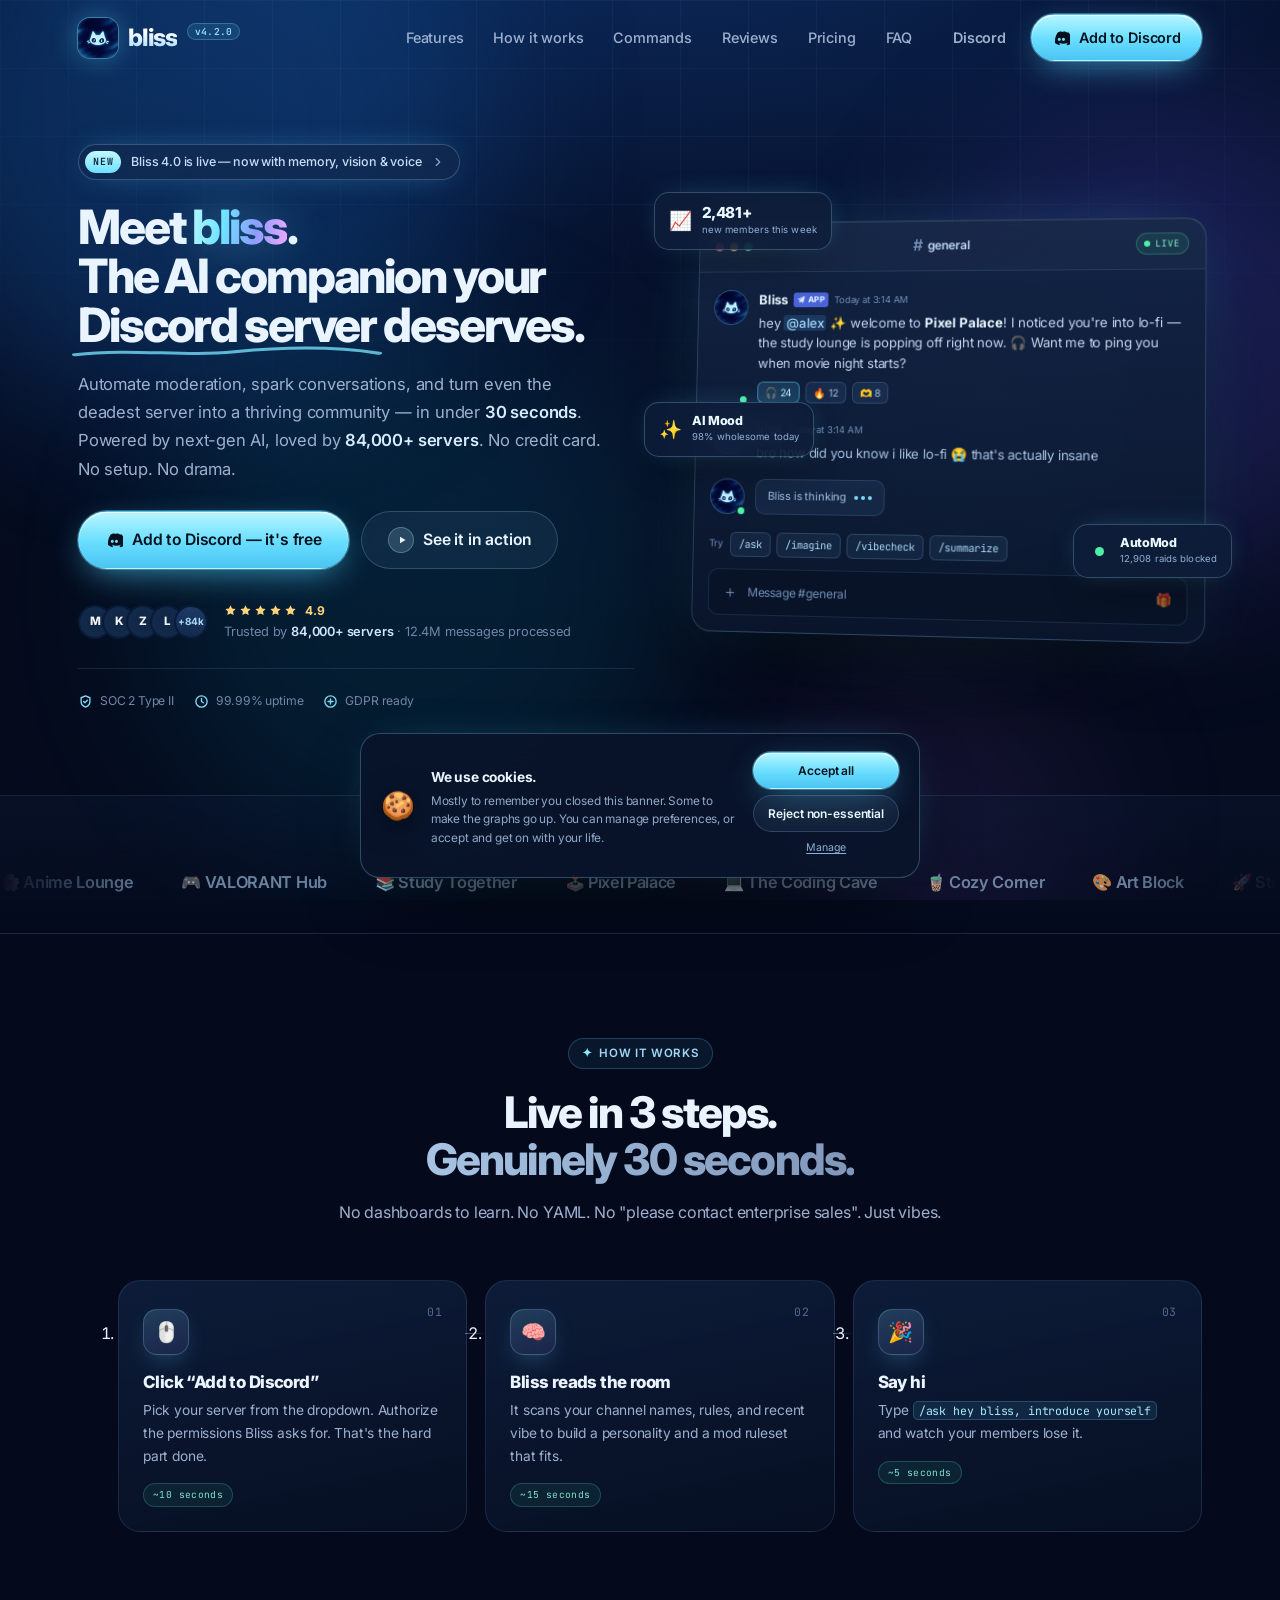
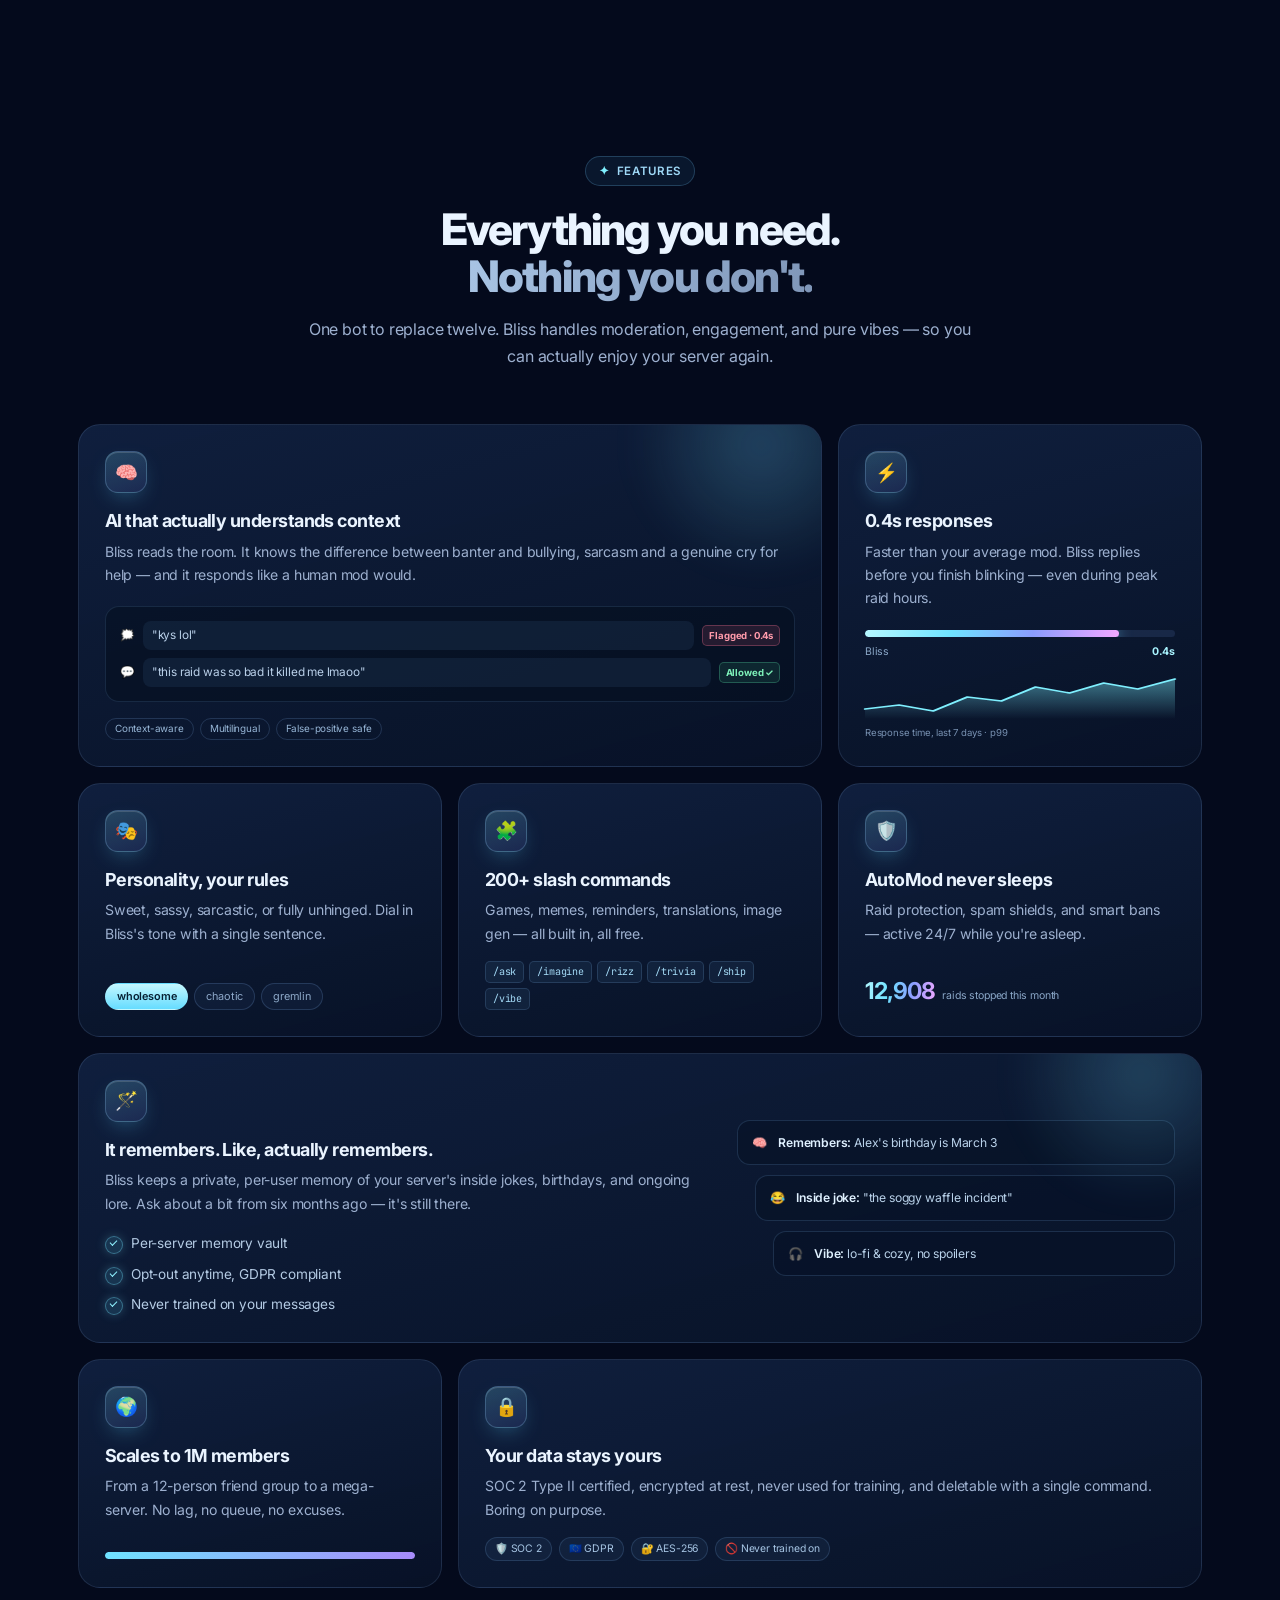
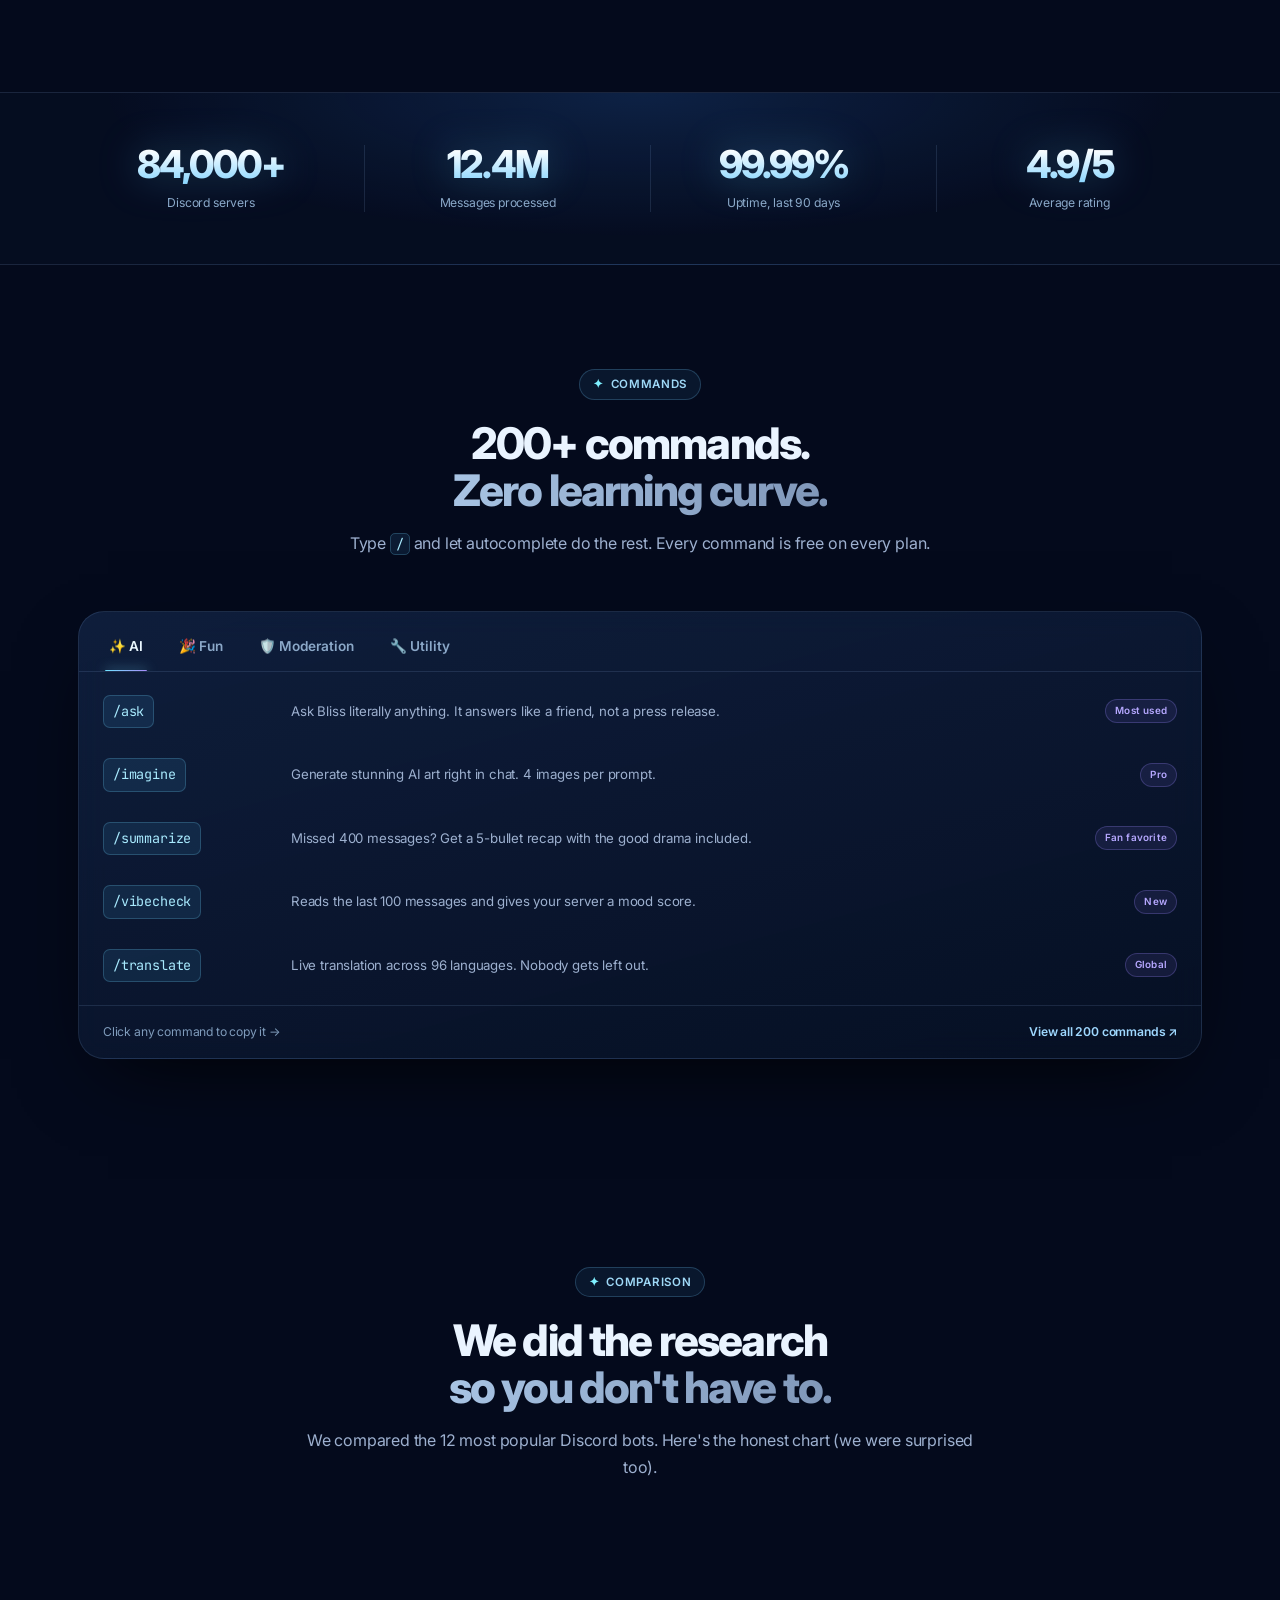
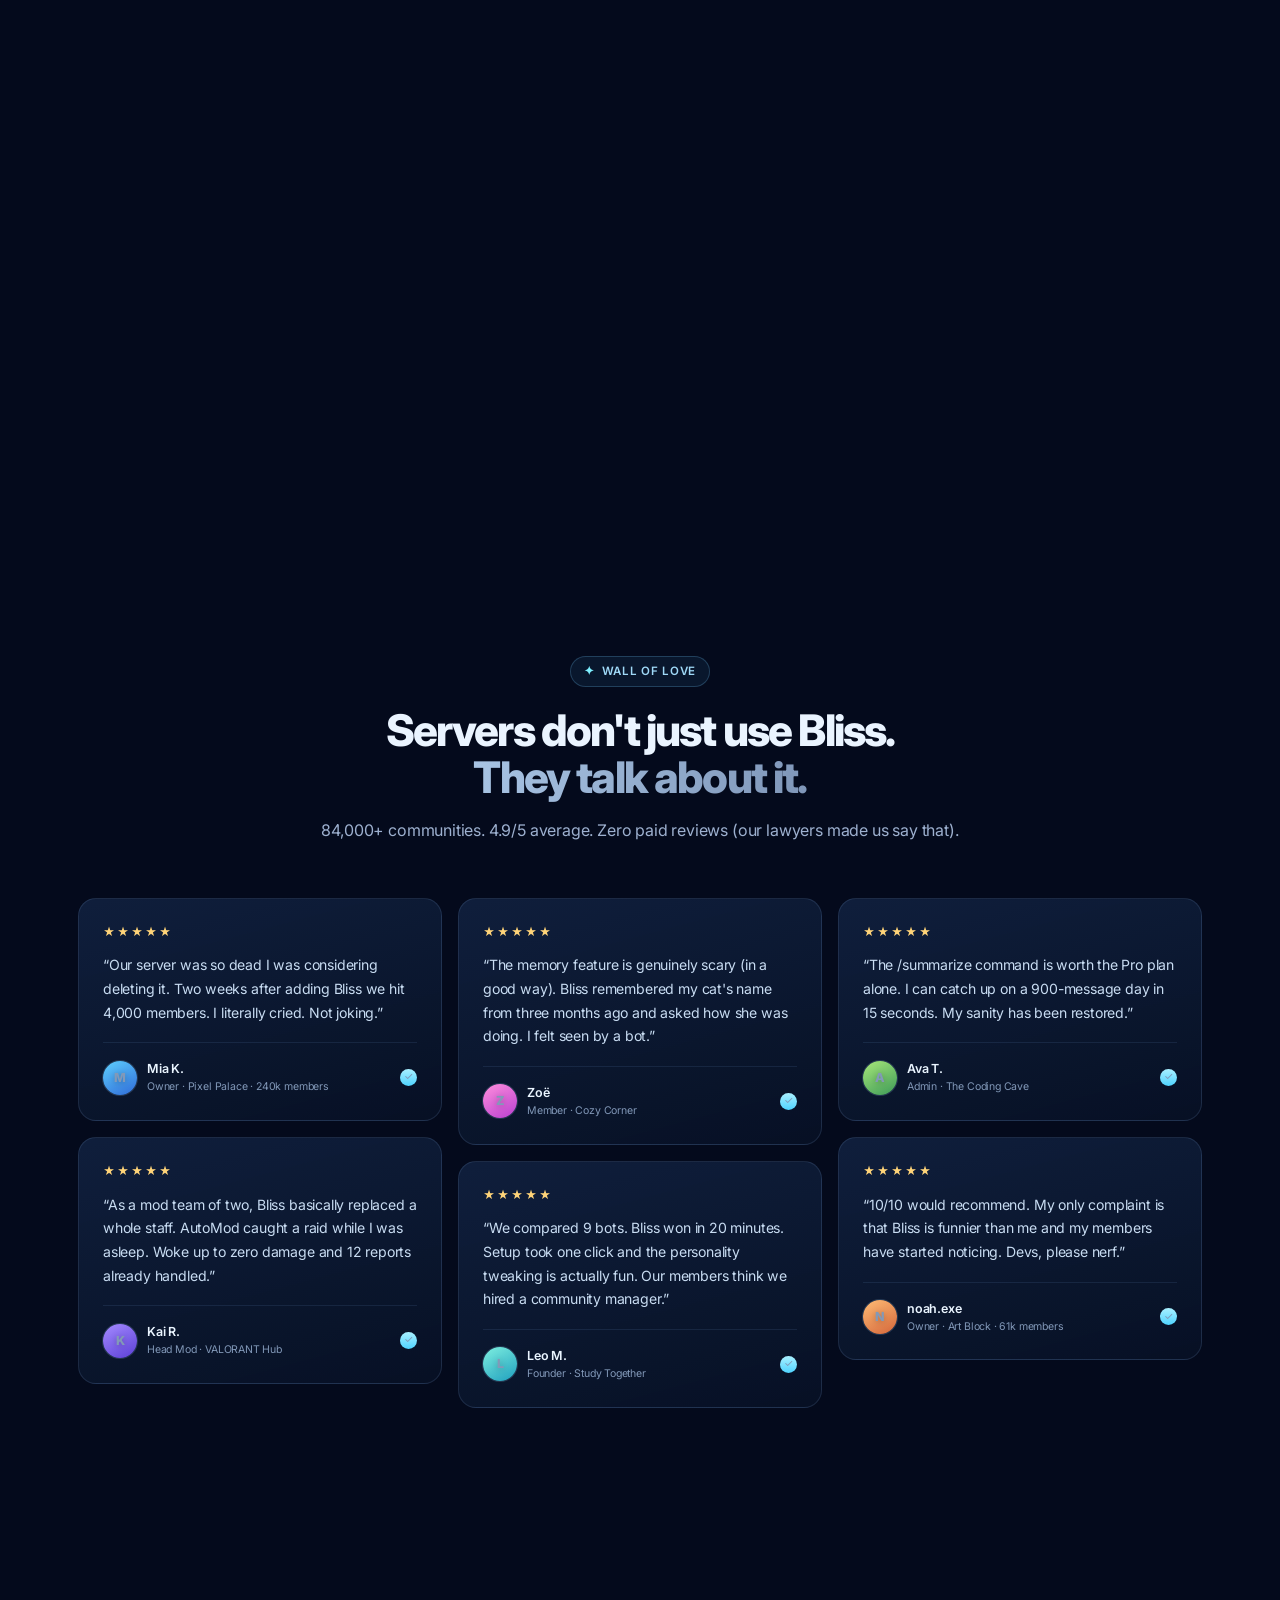
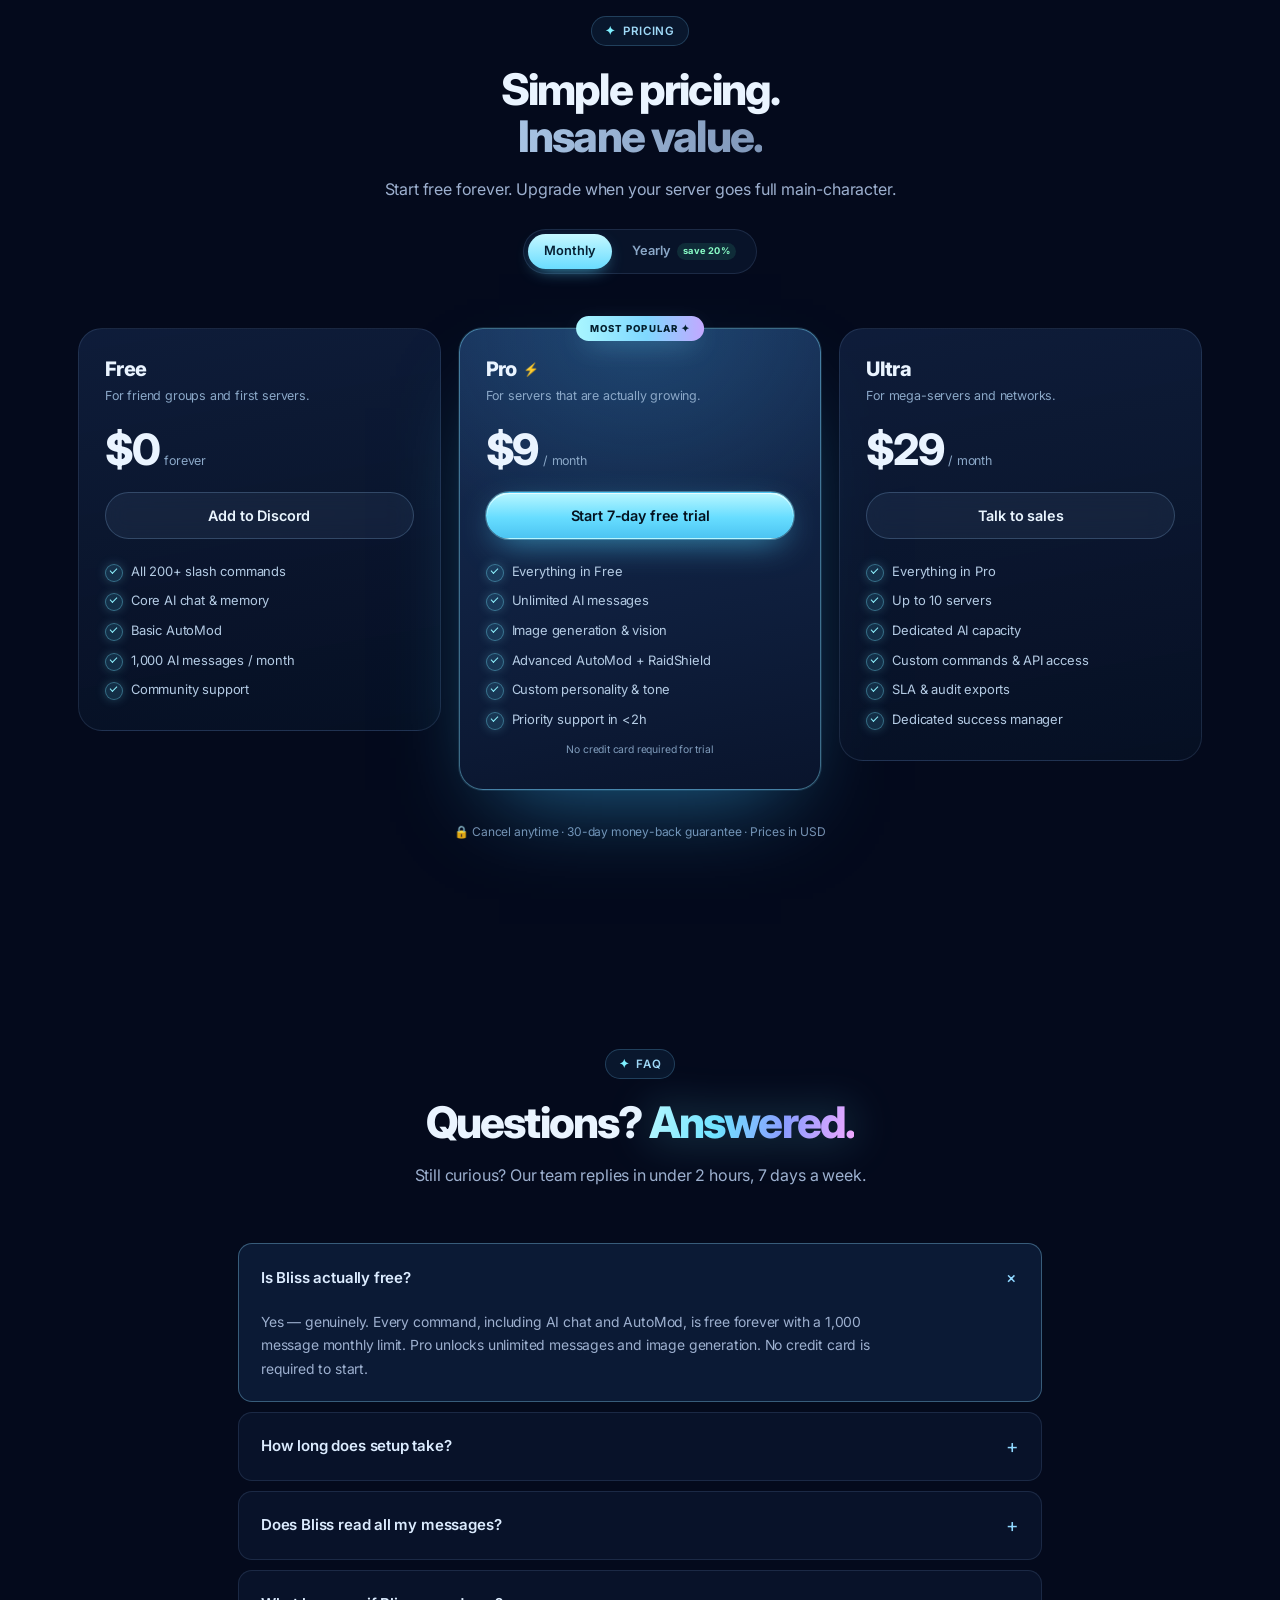
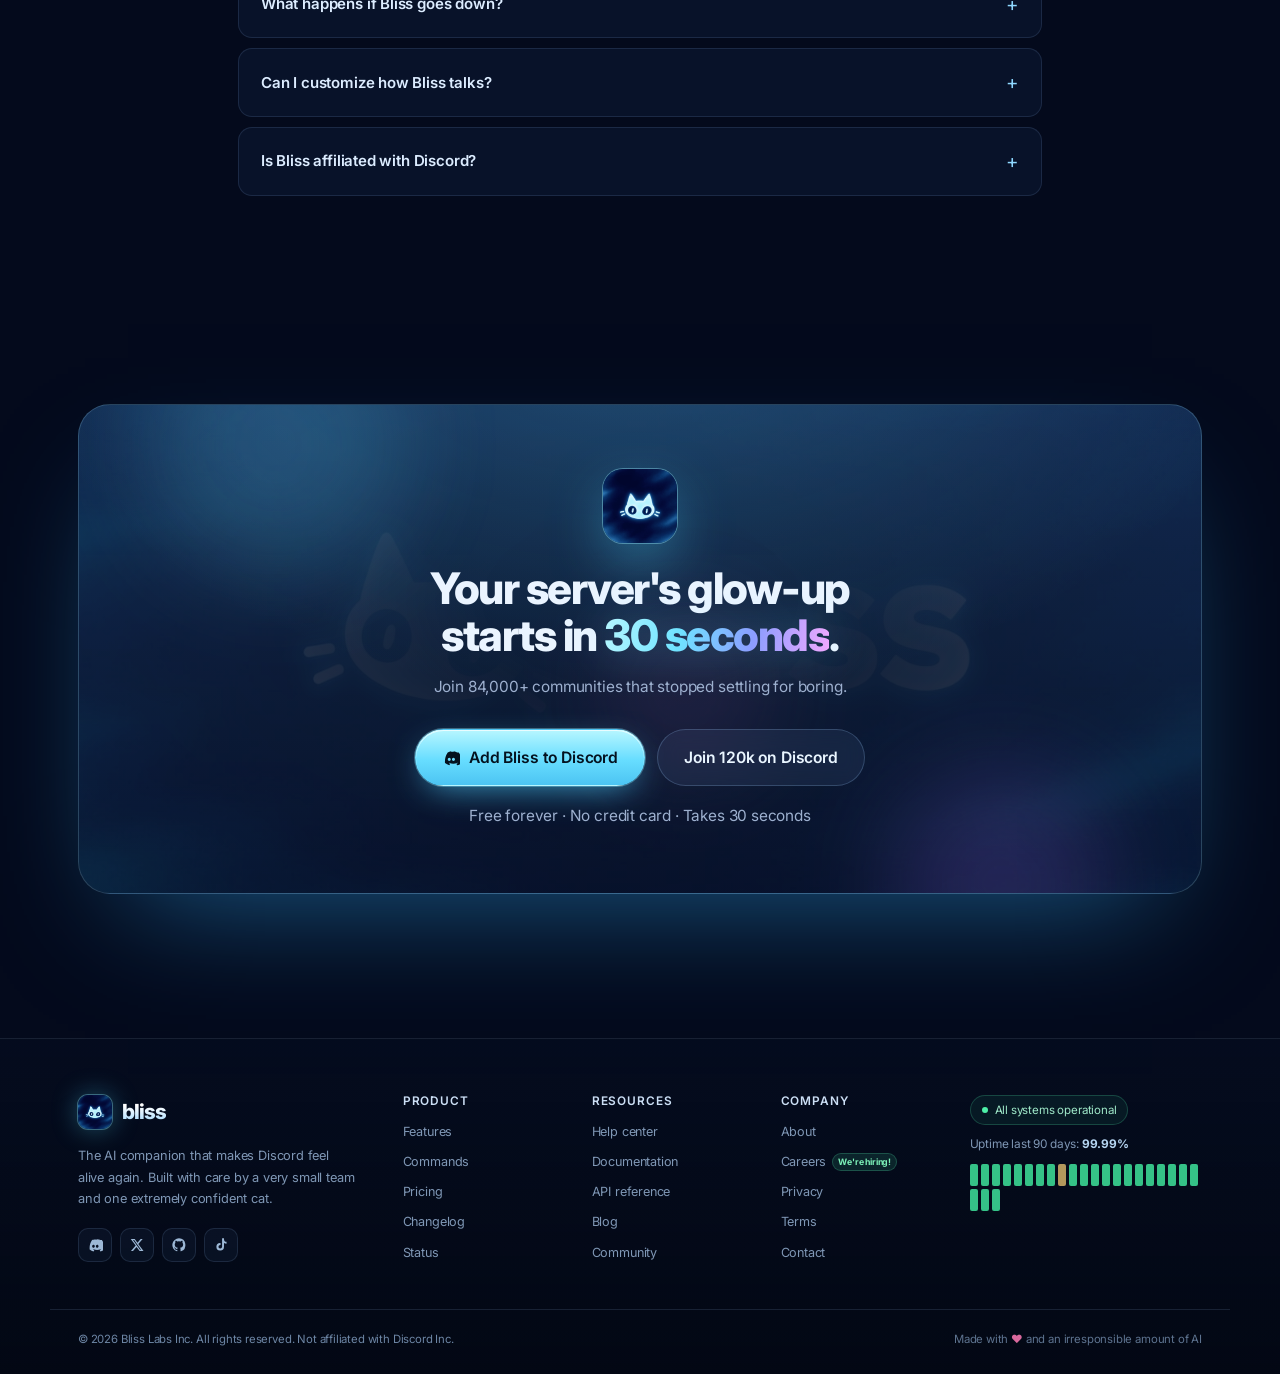
==== index.html @ 2640fc54 "Build bliss Discord bot landing page - Single-page static site (index.html, styles.css, script.js) w" ====
<!DOCTYPE html>
<html lang="en">
<head>
<meta charset="UTF-8">
<meta name="viewport" content="width=device-width, initial-scale=1.0">
<title>Bliss — The AI Companion Your Discord Server Deserves</title>
<meta name="description" content="Bliss is the all-in-one AI-powered Discord bot for moderation, conversation, and community magic. Trusted by 84,000+ servers. Free forever.">
<link rel="icon" href="assets/favicon.png">
<meta name="theme-color" content="#040a1c">
<meta property="og:title" content="Bliss — AI for your Discord">
<meta property="og:description" content="Automate moderation, spark conversation, and turn dead servers into thriving communities. 84,000+ servers can't be wrong.">
<meta property="og:image" content="assets/banner.jpg">
<link rel="preconnect" href="https://fonts.googleapis.com">
<link rel="preconnect" href="https://fonts.gstatic.com" crossorigin>
<link href="https://fonts.googleapis.com/css2?family=Inter:wght@300;400;500;600;700;800;900&family=JetBrains+Mono:wght@400;500&display=swap" rel="stylesheet">
<link rel="stylesheet" href="styles.css">
<noscript><style>.reveal{opacity:1 !important;transform:none !important}.cookie{display:none !important}</style></noscript>
</head>
<body>

<!-- ================= BACKGROUND FX ================= -->
<div class="bg-mesh" aria-hidden="true">
  <div class="orb orb-1"></div>
  <div class="orb orb-2"></div>
  <div class="orb orb-3"></div>
  <div class="orb orb-4"></div>
</div>
<div class="bg-grid" aria-hidden="true"></div>
<div class="grain" aria-hidden="true"></div>
<div class="cursor-glow" id="cursorGlow" aria-hidden="true"></div>

<!-- ================= NAV ================= -->
<header class="nav-wrap" id="navWrap">
  <nav class="nav container" aria-label="Primary">
    <a href="#top" class="brand" aria-label="Bliss home">
      <img src="assets/pfp-small.png" alt="" class="brand-mark" width="40" height="40">
      <span class="brand-name">bliss</span>
      <span class="brand-version">v4.2.0</span>
    </a>

    <ul class="nav-links" id="navLinks">
      <li><a href="#features">Features</a></li>
      <li><a href="#how">How it works</a></li>
      <li><a href="#commands">Commands</a></li>
      <li><a href="#testimonials">Reviews</a></li>
      <li><a href="#pricing">Pricing</a></li>
      <li><a href="#faq">FAQ</a></li>
      <li class="mobile-only"><a class="btn btn-primary btn-block" href="#pricing">Add to Discord</a></li>
    </ul>

    <div class="nav-cta">
      <a class="btn btn-ghost nav-discord" href="#" aria-label="Join our Discord">Discord</a>
      <a class="btn btn-primary" href="#pricing">
        <svg viewBox="0 0 24 24" class="ico" aria-hidden="true"><path fill="currentColor" d="M20.3 4.5A19 19 0 0 0 15.6 3l-.3.6a14 14 0 0 1 4.1 1.4 13.7 13.7 0 0 0-11-.1A13.9 13.9 0 0 1 12.5 3.5L12.2 3a19 19 0 0 0-4.6 1.5C4.4 9.4 3.6 14.1 4 18.8a19.2 19.2 0 0 0 5.8 3l1.2-2a12 12 0 0 1-2-1l.5-.4a13.7 13.7 0 0 0 11.1 0l.5.4a12 12 0 0 1-2 1l1.1 2a19 19 0 0 0 5.9-3c.5-5.6-.8-10.3-3.8-14.3ZM9.7 16.1c-1.1 0-2-1-2-2.3 0-1.2.9-2.3 2-2.3s2 1 2 2.3c0 1.3-.9 2.3-2 2.3Zm5.6 0c-1.1 0-2-1-2-2.3 0-1.2.9-2.3 2-2.3s2 1 2 2.3c0 1.3-.9 2.3-2 2.3Z"/></svg>
        Add to Discord
      </a>
    </div>

    <button type="button" class="nav-burger" id="burger" aria-label="Open menu" aria-expanded="false" aria-controls="navLinks">
      <span></span><span></span><span></span>
    </button>
  </nav>
</header>

<main id="top">

<!-- ================= HERO ================= -->
<section class="hero container">
  <div class="hero-copy">
    <a class="announce" href="#">
      <span class="announce-tag">NEW</span>
      <span>Bliss 4.0 is live — now with memory, vision &amp; voice</span>
      <svg viewBox="0 0 24 24" class="ico ico-sm" aria-hidden="true"><path fill="none" stroke="currentColor" stroke-width="2" stroke-linecap="round" stroke-linejoin="round" d="M9 6l6 6-6 6"/></svg>
    </a>

    <h1>
      Meet <span class="grad-text">bliss</span>.<br>
      The AI companion your <span class="underline-squiggle">Discord&nbsp;server</span> deserves.
    </h1>

    <p class="hero-sub">
      Automate moderation, spark conversations, and turn even the deadest server into a
      thriving community — in under <strong>30 seconds</strong>. Powered by next-gen AI,
      loved by <strong>84,000+ servers</strong>. No credit card. No setup. No drama.
    </p>

    <div class="hero-actions">
      <a href="#pricing" class="btn btn-primary btn-lg">
        <svg viewBox="0 0 24 24" class="ico" aria-hidden="true"><path fill="currentColor" d="M20.3 4.5A19 19 0 0 0 15.6 3l-.3.6a14 14 0 0 1 4.1 1.4 13.7 13.7 0 0 0-11-.1A13.9 13.9 0 0 1 12.5 3.5L12.2 3a19 19 0 0 0-4.6 1.5C4.4 9.4 3.6 14.1 4 18.8a19.2 19.2 0 0 0 5.8 3l1.2-2a12 12 0 0 1-2-1l.5-.4a13.7 13.7 0 0 0 11.1 0l.5.4a12 12 0 0 1-2 1l1.1 2a19 19 0 0 0 5.9-3c.5-5.6-.8-10.3-3.8-14.3ZM9.7 16.1c-1.1 0-2-1-2-2.3 0-1.2.9-2.3 2-2.3s2 1 2 2.3c0 1.3-.9 2.3-2 2.3Zm5.6 0c-1.1 0-2-1-2-2.3 0-1.2.9-2.3 2-2.3s2 1 2 2.3c0 1.3-.9 2.3-2 2.3Z"/></svg>
        Add to Discord — it's free
      </a>
      <a href="#commands" class="btn btn-glass btn-lg">
        <span class="play-dot"><svg viewBox="0 0 24 24" class="ico" aria-hidden="true"><path fill="currentColor" d="M8 5.5v13l11-6.5z"/></svg></span>
        See it in action
      </a>
    </div>

    <div class="proof">
      <div class="avatars" aria-hidden="true">
        <span class="av av-a">M</span>
        <span class="av av-b">K</span>
        <span class="av av-c">Z</span>
        <span class="av av-d">L</span>
        <span class="avatar-more">+84k</span>
      </div>
      <div class="proof-text">
        <div class="stars" role="img" aria-label="Rated 4.9 out of 5">
          <svg viewBox="0 0 24 24" class="star"><path d="M12 2.5l2.9 6 6.6.9-4.8 4.6 1.2 6.5L12 17.4l-5.9 3.1 1.2-6.5L2.5 9.4l6.6-.9z"/></svg>
          <svg viewBox="0 0 24 24" class="star"><path d="M12 2.5l2.9 6 6.6.9-4.8 4.6 1.2 6.5L12 17.4l-5.9 3.1 1.2-6.5L2.5 9.4l6.6-.9z"/></svg>
          <svg viewBox="0 0 24 24" class="star"><path d="M12 2.5l2.9 6 6.6.9-4.8 4.6 1.2 6.5L12 17.4l-5.9 3.1 1.2-6.5L2.5 9.4l6.6-.9z"/></svg>
          <svg viewBox="0 0 24 24" class="star"><path d="M12 2.5l2.9 6 6.6.9-4.8 4.6 1.2 6.5L12 17.4l-5.9 3.1 1.2-6.5L2.5 9.4l6.6-.9z"/></svg>
          <svg viewBox="0 0 24 24" class="star"><path d="M12 2.5l2.9 6 6.6.9-4.8 4.6 1.2 6.5L12 17.4l-5.9 3.1 1.2-6.5L2.5 9.4l6.6-.9z"/></svg>
          <span class="stars-num">4.9</span>
        </div>
        <p>Trusted by <strong>84,000+ servers</strong> · 12.4M messages processed</p>
      </div>
    </div>

    <ul class="trust-row">
      <li><svg viewBox="0 0 24 24" class="ico"><path fill="none" stroke="currentColor" stroke-width="2.2" stroke-linecap="round" stroke-linejoin="round" d="M12 3l7 3v6c0 4.5-3 7.5-7 9-4-1.5-7-4.5-7-9V6z"/><path fill="none" stroke="currentColor" stroke-width="2.2" stroke-linecap="round" stroke-linejoin="round" d="M9 12l2 2 4-4"/></svg> SOC 2 Type II</li>
      <li><svg viewBox="0 0 24 24" class="ico"><circle cx="12" cy="12" r="9" fill="none" stroke="currentColor" stroke-width="2.2"/><path fill="none" stroke="currentColor" stroke-width="2.2" stroke-linecap="round" d="M12 7v5l3 2"/></svg> 99.99% uptime</li>
      <li><svg viewBox="0 0 24 24" class="ico"><circle cx="12" cy="12" r="9" fill="none" stroke="currentColor" stroke-width="2.2"/><path fill="none" stroke="currentColor" stroke-width="2.2" stroke-linecap="round" d="M8 12h8M12 8v8"/></svg> GDPR ready</li>
    </ul>
  </div>

  <!-- HERO CHAT MOCK -->
  <div class="hero-visual" id="demo">
    <div class="float-card float-a">
      <div class="float-ico">📈</div>
      <div>
        <div class="float-num" data-count="2481" data-suffix="+">0</div>
        <div class="float-label">new members this week</div>
      </div>
    </div>

    <div class="float-card float-b">
      <div class="pulse-ring"><span></span></div>
      <div>
        <div class="float-num float-num-sm">AutoMod</div>
        <div class="float-label">12,908 raids blocked</div>
      </div>
    </div>

    <div class="float-card float-c">
      <div class="float-ico">✨</div>
      <div>
        <div class="float-num float-num-sm">AI Mood</div>
        <div class="float-label">98% wholesome today</div>
      </div>
    </div>

    <div class="discord-window">
      <div class="dw-top">
        <div class="dw-dots"><i></i><i></i><i></i></div>
        <div class="dw-title"><span class="hash">#</span> general</div>
        <div class="dw-live"><span class="live-dot"></span> LIVE</div>
      </div>

      <div class="dw-body">
        <div class="msg">
          <div class="msg-avatar">
            <img src="assets/pfp-small.png" alt="Bliss" width="36" height="36">
            <span class="status-dot"></span>
          </div>
          <div class="msg-content">
            <div class="msg-head">
              <span class="msg-name">Bliss</span>
              <span class="app-badge">
                <svg viewBox="0 0 16 16" aria-hidden="true"><path fill="currentColor" d="M13.5 2.5L10.7 13.1c-.2.7-1.1.8-1.5.2l-1.8-2.6-3.1 2c-.5.3-1.1-.1-1-.7l.7-3.4L9.6 4c.2-.2 0-.5-.2-.3L3 8.1l-2-.6c-.7-.2-.7-1.1 0-1.3L12.3 1.4c.7-.2 1.4.4 1.2 1.1z"/></svg>
                APP
              </span>
              <span class="msg-time">Today at 3:14 AM</span>
            </div>
            <p class="msg-text">
              hey <span class="mention">@alex</span> ✨ welcome to <strong>Pixel Palace</strong>!
              I noticed you're into lo-fi — the study lounge is popping off right now. 🎧
              Want me to ping you when movie night starts?
            </p>
            <div class="msg-reactions">
              <span class="reaction active">🎧 24</span>
              <span class="reaction">🔥 12</span>
              <span class="reaction">🫶 8</span>
            </div>
          </div>
        </div>

        <div class="msg msg-user">
          <div class="msg-avatar avatar-user">A</div>
          <div class="msg-content">
            <div class="msg-head">
              <span class="msg-name">alex</span>
              <span class="msg-time">Today at 3:14 AM</span>
            </div>
            <p class="msg-text">bro how did you know i like lo-fi 😭 that's actually insane</p>
          </div>
        </div>

        <div class="msg">
          <div class="msg-avatar">
            <img src="assets/pfp-small.png" alt="">
            <span class="status-dot"></span>
          </div>
          <div class="msg-content">
            <div class="typing" id="typingBubble">
              <span class="typing-name">Bliss is thinking</span>
              <span class="dots"><i></i><i></i><i></i></span>
            </div>
          </div>
        </div>
      </div>

      <div class="dw-suggest">
        <span class="suggest-label">Try</span>
        <button type="button" class="chip" data-copy="/ask">/ask</button>
        <button type="button" class="chip" data-copy="/imagine">/imagine</button>
        <button type="button" class="chip" data-copy="/vibecheck">/vibecheck</button>
        <button type="button" class="chip" data-copy="/summarize">/summarize</button>
      </div>

      <div class="dw-input">
        <span class="plus">＋</span>
        <span class="input-placeholder">Message #general</span>
        <span class="gift">🎁</span>
      </div>
    </div>

    <div class="glow-under" aria-hidden="true"></div>
  </div>
</section>

<!-- ================= LOGO MARQUEE ================= -->
<section class="marquee-section" aria-label="Communities using Bliss">
  <p class="marquee-label">Powering conversations in the world's best communities</p>
  <div class="marquee">
    <div class="marquee-track">
      <span class="mq-item">🌸 Anime Lounge</span>
      <span class="mq-item">🎮 VALORANT Hub</span>
      <span class="mq-item">📚 Study Together</span>
      <span class="mq-item">🕹️ Pixel Palace</span>
      <span class="mq-item">💻 The Coding Cave</span>
      <span class="mq-item">🧋 Cozy Corner</span>
      <span class="mq-item">🎨 Art Block</span>
      <span class="mq-item">🚀 Startup Szn</span>
      <span class="mq-item">🌸 Anime Lounge</span>
      <span class="mq-item">🎮 VALORANT Hub</span>
      <span class="mq-item">📚 Study Together</span>
      <span class="mq-item">🕹️ Pixel Palace</span>
      <span class="mq-item">💻 The Coding Cave</span>
      <span class="mq-item">🧋 Cozy Corner</span>
      <span class="mq-item">🎨 Art Block</span>
      <span class="mq-item">🚀 Startup Szn</span>
    </div>
  </div>
</section>

<!-- ================= HOW IT WORKS ================= -->
<section class="section container" id="how">
  <div class="section-head">
    <span class="eyebrow"><span class="spark">✦</span> How it works</span>
    <h2>Live in 3 steps.<br><span class="muted-h">Genuinely 30 seconds.</span></h2>
    <p>No dashboards to learn. No YAML. No "please contact enterprise sales". Just vibes.</p>
  </div>

  <ol class="steps">
    <li class="step reveal">
      <span class="step-num">01</span>
      <div class="step-ico">🖱️</div>
      <h3>Click “Add to Discord”</h3>
      <p>Pick your server from the dropdown. Authorize the permissions Bliss asks for. That's the hard part done.</p>
      <span class="step-time">~10 seconds</span>
    </li>
    <li class="step reveal">
      <span class="step-num">02</span>
      <div class="step-ico">🧠</div>
      <h3>Bliss reads the room</h3>
      <p>It scans your channel names, rules, and recent vibe to build a personality and a mod ruleset that fits.</p>
      <span class="step-time">~15 seconds</span>
    </li>
    <li class="step reveal">
      <span class="step-num">03</span>
      <div class="step-ico">🎉</div>
      <h3>Say hi</h3>
      <p>Type <code class="inline-code">/ask hey bliss, introduce yourself</code> and watch your members lose it.</p>
      <span class="step-time">~5 seconds</span>
    </li>
  </ol>
</section>

<!-- ================= FEATURES ================= -->
<section class="section container" id="features">
  <div class="section-head">
    <span class="eyebrow"><span class="spark">✦</span> Features</span>
    <h2>Everything you need.<br><span class="muted-h">Nothing you don't.</span></h2>
    <p>One bot to replace twelve. Bliss handles moderation, engagement, and pure vibes — so you can actually enjoy your server again.</p>
  </div>

  <div class="bento">
    <article class="card card-lg reveal">
      <div class="card-glow"></div>
      <div class="icon-tile">🧠</div>
      <h3>AI that actually understands context</h3>
      <p>Bliss reads the room. It knows the difference between banter and bullying, sarcasm and a genuine cry for help — and it responds like a human mod would.</p>

      <div class="mini-chat">
        <div class="mini-row bad">
          <span class="mini-av">🗯️</span>
          <span class="mini-bubble">"kys lol"</span>
          <span class="mini-flag">Flagged · 0.4s</span>
        </div>
        <div class="mini-row good">
          <span class="mini-av">💬</span>
          <span class="mini-bubble">"this raid was so bad it killed me lmaoo"</span>
          <span class="mini-pass">Allowed ✓</span>
        </div>
      </div>
      <div class="card-tags"><span>Context-aware</span><span>Multilingual</span><span>False-positive safe</span></div>
    </article>

    <article class="card reveal">
      <div class="icon-tile">⚡</div>
      <h3>0.4s responses</h3>
      <p>Faster than your average mod. Bliss replies before you finish blinking — even during peak raid hours.</p>
      <div class="latency">
        <div class="latency-bar"><span style="--w: 82%"></span></div>
        <div class="latency-meta"><span>Bliss</span><strong>0.4s</strong></div>
        <svg class="sparkline" viewBox="0 0 200 44" preserveAspectRatio="none" aria-hidden="true">
          <defs>
            <linearGradient id="sparkFill" x1="0" y1="0" x2="0" y2="1">
              <stop offset="0%" stop-color="#7ff0ff" stop-opacity="0.45" />
              <stop offset="100%" stop-color="#7ff0ff" stop-opacity="0" />
            </linearGradient>
          </defs>
          <path d="M0 34 L22 30 L44 36 L66 22 L88 26 L110 12 L132 18 L154 8 L176 14 L200 4 L200 44 L0 44 Z" fill="url(#sparkFill)" />
          <path d="M0 34 L22 30 L44 36 L66 22 L88 26 L110 12 L132 18 L154 8 L176 14 L200 4" fill="none" stroke="#7ff0ff" stroke-width="1.6" stroke-linejoin="round" stroke-linecap="round" />
        </svg>
        <p class="spark-note">Response time, last 7 days · p99</p>
      </div>
    </article>

    <article class="card reveal">
      <div class="icon-tile">🎭</div>
      <h3>Personality, your rules</h3>
      <p>Sweet, sassy, sarcastic, or fully unhinged. Dial in Bliss's tone with a single sentence.</p>
      <div class="tone-row">
        <span class="tone active">wholesome</span>
        <span class="tone">chaotic</span>
        <span class="tone">gremlin</span>
      </div>
    </article>

    <article class="card reveal">
      <div class="icon-tile">🧩</div>
      <h3>200+ slash commands</h3>
      <p>Games, memes, reminders, translations, image gen — all built in, all free.</p>
      <div class="cmd-cloud">
        <span>/ask</span><span>/imagine</span><span>/rizz</span><span>/trivia</span><span>/ship</span><span>/vibe</span>
      </div>
    </article>

    <article class="card reveal">
      <div class="icon-tile">🛡️</div>
      <h3>AutoMod never sleeps</h3>
      <p>Raid protection, spam shields, and smart bans — active 24/7 while you're asleep.</p>
      <div class="stat-inline"><strong data-count="12908">0</strong><span>raids stopped this month</span></div>
    </article>

    <article class="card card-wide reveal">
      <div class="card-glow"></div>
      <div class="wide-inner">
        <div>
          <div class="icon-tile">🪄</div>
          <h3>It remembers. Like, actually remembers.</h3>
          <p>Bliss keeps a private, per-user memory of your server's inside jokes, birthdays, and ongoing lore. Ask about a bit from six months ago — it's still there.</p>
          <ul class="check-list">
            <li>Per-server memory vault</li>
            <li>Opt-out anytime, GDPR compliant</li>
            <li>Never trained on your messages</li>
          </ul>
        </div>
        <div class="memory-stack">
          <div class="memory-card"><span>🧠</span><div><strong>Remembers:</strong> Alex's birthday is March 3</div></div>
          <div class="memory-card"><span>😂</span><div><strong>Inside joke:</strong> "the soggy waffle incident"</div></div>
          <div class="memory-card"><span>🎧</span><div><strong>Vibe:</strong> lo-fi &amp; cozy, no spoilers</div></div>
        </div>
      </div>
    </article>

    <article class="card reveal">
      <div class="icon-tile">🌍</div>
      <h3>Scales to 1M members</h3>
      <p>From a 12-person friend group to a mega-server. No lag, no queue, no excuses.</p>
      <div class="scale-bar"><i style="--w: 100%"></i></div>
    </article>

    <article class="card card-wide2 reveal">
      <div class="icon-tile">🔒</div>
      <h3>Your data stays yours</h3>
      <p>SOC 2 Type II certified, encrypted at rest, never used for training, and deletable with a single command. Boring on purpose.</p>
      <div class="compliance-row">
        <span>🛡️ SOC 2</span><span>🇪🇺 GDPR</span><span>🔐 AES-256</span><span>🚫 Never trained on</span>
      </div>
    </article>

  </div>
</section>

<!-- ================= STATS ================= -->
<section class="stats-band">
  <div class="container stats-grid">
    <div class="stat reveal">
      <div class="stat-num"><span data-count="84000" data-suffix="+">0</span></div>
      <div class="stat-label">Discord servers</div>
    </div>
    <div class="stat reveal">
      <div class="stat-num"><span data-count="12.4" data-decimals="1" data-suffix="M">0</span></div>
      <div class="stat-label">Messages processed</div>
    </div>
    <div class="stat reveal">
      <div class="stat-num"><span data-count="99.99" data-decimals="2" data-suffix="%">0</span></div>
      <div class="stat-label">Uptime, last 90 days</div>
    </div>
    <div class="stat reveal">
      <div class="stat-num"><span data-count="4.9" data-decimals="1" data-suffix="/5">0</span></div>
      <div class="stat-label">Average rating</div>
    </div>
  </div>
</section>

<!-- ================= COMMANDS ================= -->
<section class="section container" id="commands">
  <div class="section-head">
    <span class="eyebrow"><span class="spark">✦</span> Commands</span>
    <h2>200+ commands.<br><span class="muted-h">Zero learning curve.</span></h2>
    <p>Type <code class="inline-code">/</code> and let autocomplete do the rest. Every command is free on every plan.</p>
  </div>

  <div class="command-panel reveal">
    <div class="tabs" role="tablist" aria-label="Command categories">
      <button type="button" class="tab active" role="tab" aria-selected="true" data-tab="ai">✨ AI</button>
      <button type="button" class="tab" role="tab" aria-selected="false" data-tab="fun">🎉 Fun</button>
      <button type="button" class="tab" role="tab" aria-selected="false" data-tab="mod">🛡️ Moderation</button>
      <button type="button" class="tab" role="tab" aria-selected="false" data-tab="util">🔧 Utility</button>
    </div>

    <div class="tab-panels">
      <div class="tab-panel active" role="tabpanel" data-panel="ai">
        <div class="cmd"><code>/ask</code><p>Ask Bliss literally anything. It answers like a friend, not a press release.</p><span class="cmd-tag">Most used</span></div>
        <div class="cmd"><code>/imagine</code><p>Generate stunning AI art right in chat. 4 images per prompt.</p><span class="cmd-tag">Pro</span></div>
        <div class="cmd"><code>/summarize</code><p>Missed 400 messages? Get a 5-bullet recap with the good drama included.</p><span class="cmd-tag">Fan favorite</span></div>
        <div class="cmd"><code>/vibecheck</code><p>Reads the last 100 messages and gives your server a mood score.</p><span class="cmd-tag">New</span></div>
        <div class="cmd"><code>/translate</code><p>Live translation across 96 languages. Nobody gets left out.</p><span class="cmd-tag">Global</span></div>
      </div>

      <div class="tab-panel" role="tabpanel" data-panel="fun">
        <div class="cmd"><code>/trivia</code><p>AI-generated trivia that never repeats. Leaderboards included.</p><span class="cmd-tag">Party</span></div>
        <div class="cmd"><code>/ship</code><p>Ship two members with a compatibility score and a chaotic explanation.</p><span class="cmd-tag">Chaos</span></div>
        <div class="cmd"><code>/rizz</code><p>Generates rizz. Results not guaranteed. Legal counsel recommended.</p><span class="cmd-tag">Unhinged</span></div>
        <div class="cmd"><code>/story</code><p>Collaborative AI storytelling where the whole server writes the next line.</p><span class="cmd-tag">Wholesome</span></div>
        <div class="cmd"><code>/meme</code><p>Fresh memes, tastefully curated, occasionally cursed.</p><span class="cmd-tag">Daily</span></div>
      </div>

      <div class="tab-panel" role="tabpanel" data-panel="mod">
        <div class="cmd"><code>/automod setup</code><p>One click builds a full moderation ruleset tuned to your server's vibe.</p><span class="cmd-tag">1-click</span></div>
        <div class="cmd"><code>/raidshield</code><p>Detects coordinated raids in 0.4s and locks your server down automatically.</p><span class="cmd-tag">Critical</span></div>
        <div class="cmd"><code>/warn</code><p>Context-aware warnings that explain themselves. Appeals included.</p><span class="cmd-tag">Fair</span></div>
        <div class="cmd"><code>/purge</code><p>Clean up spam without nuking the conversation. Smart filtering.</p><span class="cmd-tag">Tidy</span></div>
        <div class="cmd"><code>/auditlog</code><p>Every action, every mod, fully logged and exportable.</p><span class="cmd-tag">SOC 2</span></div>
      </div>

      <div class="tab-panel" role="tabpanel" data-panel="util">
        <div class="cmd"><code>/remind</code><p>Natural-language reminders. "remind me in 20 mins to touch grass."</p><span class="cmd-tag">Helpful</span></div>
        <div class="cmd"><code>/poll</code><p>Beautiful polls with live results and auto-close timers.</p><span class="cmd-tag">Clean</span></div>
        <div class="cmd"><code>/welcome</code><p>Personalized welcome messages that reference each member's interests.</p><span class="cmd-tag">Growth</span></div>
        <div class="cmd"><code>/stats</code><p>Server analytics that non-technical mods can actually read.</p><span class="cmd-tag">Insights</span></div>
        <div class="cmd"><code>/ticket</code><p>A full support-desk system, no website required.</p><span class="cmd-tag">Support</span></div>
      </div>
    </div>

    <div class="command-footer">
      <span id="copyHint">Click any command to copy it →</span>
      <a href="#" class="text-link">View all 200 commands <span aria-hidden="true">↗</span></a>
    </div>
  </div>
</section>

<!-- ================= COMPARISON ================= -->
<section class="section container" id="compare">
  <div class="section-head">
    <span class="eyebrow"><span class="spark">✦</span> Comparison</span>
    <h2>We did the research<br><span class="muted-h">so you don't have to.</span></h2>
    <p>We compared the 12 most popular Discord bots. Here's the honest chart (we were surprised too).</p>
  </div>

  <div class="compare-wrap reveal">
    <table class="compare">
      <caption class="sr-only">Comparison of Bliss against generic AI and moderation bots</caption>
      <thead>
        <tr>
          <th scope="col">What you get</th>
          <th scope="col" class="col-bliss"><img src="assets/pfp-small.png" alt=""> bliss</th>
          <th scope="col">Generic AI Bot</th>
          <th scope="col">Mod Bot Pro</th>
        </tr>
      </thead>
      <tbody>
        <tr>
          <th scope="row">AI that remembers context</th>
          <td class="col-bliss"><span class="yes">✓</span></td>
          <td><span class="no">✕</span></td>
          <td><span class="no">✕</span></td>
        </tr>
        <tr>
          <th scope="row">Setup time under 1 minute</th>
          <td class="col-bliss"><span class="yes">✓</span></td>
          <td><span class="no">✕</span></td>
          <td><span class="no">✕</span></td>
        </tr>
        <tr>
          <th scope="row">Raid protection included</th>
          <td class="col-bliss"><span class="yes">✓</span></td>
          <td><span class="no">✕</span></td>
          <td><span class="yes">✓</span></td>
        </tr>
        <tr>
          <th scope="row">Image generation</th>
          <td class="col-bliss"><span class="yes">✓</span></td>
          <td><span class="partial">Paid add-on</span></td>
          <td><span class="no">✕</span></td>
        </tr>
        <tr>
          <th scope="row">Custom personality</th>
          <td class="col-bliss"><span class="yes">✓</span></td>
          <td><span class="no">✕</span></td>
          <td><span class="no">✕</span></td>
        </tr>
        <tr>
          <th scope="row">Free tier that's actually usable</th>
          <td class="col-bliss"><span class="yes">✓</span></td>
          <td><span class="no">✕</span></td>
          <td><span class="partial">Watermarked</span></td>
        </tr>
        <tr class="total">
          <th scope="row">Monthly price</th>
          <td class="col-bliss"><strong>$0</strong></td>
          <td>$14.99</td>
          <td>$9.99</td>
        </tr>
      </tbody>
    </table>
    <p class="compare-foot">Comparison based on public pricing pages, October 2026. Competitor names withheld for legal reasons and also because we're polite.</p>
  </div>
</section>

<!-- ================= TESTIMONIALS ================= -->
<section class="section container" id="testimonials">
  <div class="section-head">
    <span class="eyebrow"><span class="spark">✦</span> Wall of love</span>
    <h2>Servers don't just use Bliss.<br><span class="muted-h">They talk about it.</span></h2>
    <p>84,000+ communities. 4.9/5 average. Zero paid reviews (our lawyers made us say that).</p>
  </div>

  <div class="t-grid">
    <figure class="t-card reveal">
      <div class="t-stars">★★★★★</div>
      <blockquote>“Our server was so dead I was considering deleting it. Two weeks after adding Bliss we hit 4,000 members. I literally cried. Not joking.”</blockquote>
      <figcaption>
        <span class="av av-a" aria-hidden="true">M</span>
        <div><strong>Mia K.</strong><span>Owner · Pixel Palace · 240k members</span></div>
        <span class="verified" title="Verified server">✓</span>
      </figcaption>
    </figure>

    <figure class="t-card reveal">
      <div class="t-stars">★★★★★</div>
      <blockquote>“As a mod team of two, Bliss basically replaced a whole staff. AutoMod caught a raid while I was asleep. Woke up to zero damage and 12 reports already handled.”</blockquote>
      <figcaption>
        <span class="av av-b" aria-hidden="true">K</span>
        <div><strong>Kai R.</strong><span>Head Mod · VALORANT Hub</span></div>
        <span class="verified" title="Verified server">✓</span>
      </figcaption>
    </figure>

    <figure class="t-card reveal">
      <div class="t-stars">★★★★★</div>
      <blockquote>“The memory feature is genuinely scary (in a good way). Bliss remembered my cat's name from three months ago and asked how she was doing. I felt seen by a bot.”</blockquote>
      <figcaption>
        <span class="av av-c" aria-hidden="true">Z</span>
        <div><strong>Zoë</strong><span>Member · Cozy Corner</span></div>
        <span class="verified" title="Verified user">✓</span>
      </figcaption>
    </figure>

    <figure class="t-card reveal">
      <div class="t-stars">★★★★★</div>
      <blockquote>“We compared 9 bots. Bliss won in 20 minutes. Setup took one click and the personality tweaking is actually fun. Our members think we hired a community manager.”</blockquote>
      <figcaption>
        <span class="av av-d" aria-hidden="true">L</span>
        <div><strong>Leo M.</strong><span>Founder · Study Together</span></div>
        <span class="verified" title="Verified server">✓</span>
      </figcaption>
    </figure>

    <figure class="t-card reveal">
      <div class="t-stars">★★★★★</div>
      <blockquote>“The /summarize command is worth the Pro plan alone. I can catch up on a 900-message day in 15 seconds. My sanity has been restored.”</blockquote>
      <figcaption>
        <span class="av av-e" aria-hidden="true">A</span>
        <div><strong>Ava T.</strong><span>Admin · The Coding Cave</span></div>
        <span class="verified" title="Verified user">✓</span>
      </figcaption>
    </figure>

    <figure class="t-card reveal">
      <div class="t-stars">★★★★★</div>
      <blockquote>“10/10 would recommend. My only complaint is that Bliss is funnier than me and my members have started noticing. Devs, please nerf.”</blockquote>
      <figcaption>
        <span class="av av-f" aria-hidden="true">N</span>
        <div><strong>noah.exe</strong><span>Owner · Art Block · 61k members</span></div>
        <span class="verified" title="Verified user">✓</span>
      </figcaption>
    </figure>
  </div>
</section>

<!-- ================= PRICING ================= -->
<section class="section container" id="pricing">
  <div class="section-head">
    <span class="eyebrow"><span class="spark">✦</span> Pricing</span>
    <h2>Simple pricing.<br><span class="muted-h">Insane value.</span></h2>
    <p>Start free forever. Upgrade when your server goes full main-character.</p>
    <div class="billing-toggle" role="group" aria-label="Billing period">
      <button type="button" class="bill active" data-bill="monthly">Monthly</button>
      <button type="button" class="bill" data-bill="yearly">Yearly <span class="save-pill">save 20%</span></button>
    </div>
  </div>

  <div class="pricing-grid">
    <article class="price-card reveal">
      <div class="price-head">
        <h3>Free</h3>
        <p>For friend groups and first servers.</p>
      </div>
      <div class="price"><span class="amount">$0</span><span class="per">forever</span></div>
      <a href="#" class="btn btn-glass btn-block">Add to Discord</a>
      <ul class="check-list">
        <li>All 200+ slash commands</li>
        <li>Core AI chat &amp; memory</li>
        <li>Basic AutoMod</li>
        <li>1,000 AI messages / month</li>
        <li>Community support</li>
      </ul>
    </article>

    <article class="price-card featured reveal">
      <div class="popular-ribbon">MOST POPULAR ✦</div>
      <div class="price-head">
        <h3>Pro <span class="pro-badge">⚡</span></h3>
        <p>For servers that are actually growing.</p>
      </div>
      <div class="price"><span class="amount" data-monthly="$9" data-yearly="$7">$9</span><span class="per">/ month</span></div>
      <a href="#" class="btn btn-primary btn-block">Start 7-day free trial</a>
      <ul class="check-list">
        <li>Everything in Free</li>
        <li>Unlimited AI messages</li>
        <li>Image generation &amp; vision</li>
        <li>Advanced AutoMod + RaidShield</li>
        <li>Custom personality &amp; tone</li>
        <li>Priority support in &lt;2h</li>
      </ul>
      <p class="price-note">No credit card required for trial</p>
    </article>

    <article class="price-card reveal">
      <div class="price-head">
        <h3>Ultra</h3>
        <p>For mega-servers and networks.</p>
      </div>
      <div class="price"><span class="amount" data-monthly="$29" data-yearly="$23">$29</span><span class="per">/ month</span></div>
      <a href="#" class="btn btn-glass btn-block">Talk to sales</a>
      <ul class="check-list">
        <li>Everything in Pro</li>
        <li>Up to 10 servers</li>
        <li>Dedicated AI capacity</li>
        <li>Custom commands &amp; API access</li>
        <li>SLA &amp; audit exports</li>
        <li>Dedicated success manager</li>
      </ul>
    </article>
  </div>

  <p class="pricing-foot">🔒 Cancel anytime · 30-day money-back guarantee · Prices in USD</p>
</section>

<!-- ================= FAQ ================= -->
<section class="section container section-narrow" id="faq">
  <div class="section-head">
    <span class="eyebrow"><span class="spark">✦</span> FAQ</span>
    <h2>Questions? <span class="grad-text">Answered.</span></h2>
    <p>Still curious? Our team replies in under 2 hours, 7 days a week.</p>
  </div>

  <div class="faq-list">
    <details class="faq reveal" open>
      <summary>Is Bliss actually free?</summary>
      <p>Yes — genuinely. Every command, including AI chat and AutoMod, is free forever with a 1,000 message monthly limit. Pro unlocks unlimited messages and image generation. No credit card is required to start.</p>
    </details>
    <details class="faq reveal">
      <summary>How long does setup take?</summary>
      <p>About 30 seconds. Click “Add to Discord”, pick your server, authorize, and Bliss is live. AutoMod and welcome messages configure themselves based on your server's existing vibe. No dashboards, no config files.</p>
    </details>
    <details class="faq reveal">
      <summary>Does Bliss read all my messages?</summary>
      <p>Only messages in channels where it's active, and only to respond or moderate. We never train models on your data, never sell it, and you can wipe your server's memory at any time with <code class="inline-code">/privacy purge</code>.</p>
    </details>
    <details class="faq reveal">
      <summary>What happens if Bliss goes down?</summary>
      <p>We run on multi-region infrastructure with automatic failover and maintain 99.99% uptime. If we ever drop below that in a billing month, Pro and Ultra subscribers get an automatic credit — no support ticket needed.</p>
    </details>
    <details class="faq reveal">
      <summary>Can I customize how Bliss talks?</summary>
      <p>Absolutely. Describe the personality in plain English — “wholesome camp counselor”, “sarcastic older sibling”, “feral goblin with a heart of gold” — and Bliss adapts instantly. You can also set per-channel tones.</p>
    </details>
    <details class="faq reveal">
      <summary>Is Bliss affiliated with Discord?</summary>
      <p>No. Bliss is an independent third-party app built on the official Discord API and fully compliant with Discord's developer terms. We're just huge fans.</p>
    </details>
  </div>
</section>

<!-- ================= FINAL CTA ================= -->
<section class="section container">
  <div class="cta-card reveal">
    <div class="cta-orbs" aria-hidden="true"><i></i><i></i><i></i></div>
    <img src="assets/banner.jpg" alt="" class="cta-banner" aria-hidden="true">
    <img src="assets/pfp-small.png" alt="" class="cta-logo" width="74" height="74">
    <h2>Your server's glow-up<br>starts in <span class="grad-text">30 seconds</span>.</h2>
    <p>Join 84,000+ communities that stopped settling for boring.</p>
    <div class="hero-actions center">
      <a href="#" class="btn btn-primary btn-lg">
        <svg viewBox="0 0 24 24" class="ico" aria-hidden="true"><path fill="currentColor" d="M20.3 4.5A19 19 0 0 0 15.6 3l-.3.6a14 14 0 0 1 4.1 1.4 13.7 13.7 0 0 0-11-.1A13.9 13.9 0 0 1 12.5 3.5L12.2 3a19 19 0 0 0-4.6 1.5C4.4 9.4 3.6 14.1 4 18.8a19.2 19.2 0 0 0 5.8 3l1.2-2a12 12 0 0 1-2-1l.5-.4a13.7 13.7 0 0 0 11.1 0l.5.4a12 12 0 0 1-2 1l1.1 2a19 19 0 0 0 5.9-3c.5-5.6-.8-10.3-3.8-14.3ZM9.7 16.1c-1.1 0-2-1-2-2.3 0-1.2.9-2.3 2-2.3s2 1 2 2.3c0 1.3-.9 2.3-2 2.3Zm5.6 0c-1.1 0-2-1-2-2.3 0-1.2.9-2.3 2-2.3s2 1 2 2.3c0 1.3-.9 2.3-2 2.3Z"/></svg>
        Add Bliss to Discord
      </a>
      <a href="#" class="btn btn-glass btn-lg">Join 120k on Discord</a>
    </div>
    <p class="cta-fine">Free forever · No credit card · Takes 30 seconds</p>
  </div>
</section>

</main>

<!-- ================= FOOTER ================= -->
<footer class="footer">
  <div class="container footer-grid">
    <div class="footer-brand">
      <a href="#top" class="brand">
        <img src="assets/pfp-small.png" alt="" class="brand-mark" width="36" height="36">
        <span class="brand-name">bliss</span>
      </a>
      <p>The AI companion that makes Discord feel alive again. Built with care by a very small team and one extremely confident cat.</p>
      <div class="socials">
        <a href="#" aria-label="Discord"><svg viewBox="0 0 24 24"><path fill="currentColor" d="M20.3 4.5A19 19 0 0 0 15.6 3l-.3.6a14 14 0 0 1 4.1 1.4 13.7 13.7 0 0 0-11-.1A13.9 13.9 0 0 1 12.5 3.5L12.2 3a19 19 0 0 0-4.6 1.5C4.4 9.4 3.6 14.1 4 18.8a19.2 19.2 0 0 0 5.8 3l1.2-2a12 12 0 0 1-2-1l.5-.4a13.7 13.7 0 0 0 11.1 0l.5.4a12 12 0 0 1-2 1l1.1 2a19 19 0 0 0 5.9-3c.5-5.6-.8-10.3-3.8-14.3ZM9.7 16.1c-1.1 0-2-1-2-2.3 0-1.2.9-2.3 2-2.3s2 1 2 2.3c0 1.3-.9 2.3-2 2.3Zm5.6 0c-1.1 0-2-1-2-2.3 0-1.2.9-2.3 2-2.3s2 1 2 2.3c0 1.3-.9 2.3-2 2.3Z"/></svg></a>
        <a href="#" aria-label="X / Twitter"><svg viewBox="0 0 24 24"><path fill="currentColor" d="M17.5 3h3l-6.6 7.6L21.8 21h-5.9l-4.6-6-5.3 6H3l7-8.1L2.6 3h6l4.1 5.5L17.5 3zm-1 16h1.6L7.7 4.6H6L16.5 19z"/></svg></a>
        <a href="#" aria-label="GitHub"><svg viewBox="0 0 24 24"><path fill="currentColor" d="M12 2a10 10 0 0 0-3.2 19.5c.5.1.7-.2.7-.5v-1.8c-2.8.6-3.4-1.3-3.4-1.3-.4-1.2-1.1-1.5-1.1-1.5-.9-.6.1-.6.1-.6 1 .1 1.5 1 1.5 1 .9 1.5 2.4 1.1 3 .8 0-.7.4-1.1.6-1.4-2.2-.2-4.6-1.1-4.6-5 0-1.1.4-2 1-2.7-.1-.3-.4-1.3.1-2.7 0 0 .8-.3 2.7 1a9.4 9.4 0 0 1 5 0c1.9-1.3 2.7-1 2.7-1 .5 1.4.2 2.4.1 2.7.6.7 1 1.6 1 2.7 0 3.9-2.4 4.8-4.6 5 .4.3.7.9.7 1.9v2.8c0 .3.2.6.7.5A10 10 0 0 0 12 2z"/></svg></a>
        <a href="#" aria-label="TikTok"><svg viewBox="0 0 24 24"><path fill="currentColor" d="M16.5 2h-2.9v12.6a2.7 2.7 0 1 1-2.3-2.7V9a5.7 5.7 0 1 0 5.2 5.7V8.9a6.6 6.6 0 0 0 3.8 1.2V7.2a3.9 3.9 0 0 1-3.8-3.9V2z"/></svg></a>
      </div>
    </div>

    <div class="footer-col">
      <h4>Product</h4>
      <a href="#features">Features</a>
      <a href="#commands">Commands</a>
      <a href="#pricing">Pricing</a>
      <a href="#">Changelog</a>
      <a href="#">Status</a>
    </div>
    <div class="footer-col">
      <h4>Resources</h4>
      <a href="#faq">Help center</a>
      <a href="#">Documentation</a>
      <a href="#">API reference</a>
      <a href="#">Blog</a>
      <a href="#">Community</a>
    </div>
    <div class="footer-col">
      <h4>Company</h4>
      <a href="#">About</a>
      <a href="#">Careers <span class="hiring">We're hiring!</span></a>
      <a href="#">Privacy</a>
      <a href="#">Terms</a>
      <a href="#">Contact</a>
    </div>

    <div class="footer-status">
      <div class="status-pill"><span class="live-dot"></span> All systems operational</div>
      <p>Uptime last 90 days: <strong>99.99%</strong></p>
      <div class="uptime-bars" aria-hidden="true">
        <i></i><i></i><i></i><i></i><i></i><i></i><i></i><i></i><i></i><i></i><i></i><i></i><i></i><i></i><i></i><i></i><i></i><i></i><i></i><i></i><i></i><i></i><i></i><i></i>
      </div>
    </div>
  </div>

  <div class="container footer-bottom">
    <p>© 2026 Bliss Labs Inc. All rights reserved. Not affiliated with Discord Inc.</p>
    <p class="made-with">Made with <span class="heart">❤</span> and an irresponsible amount of AI</p>
  </div>
</footer>

<!-- ================= COOKIE BANNER (yes, really) ================= -->
<aside class="cookie" id="cookieBanner" role="dialog" aria-label="Cookie preferences" hidden>
  <div class="cookie-ico">🍪</div>
  <div class="cookie-copy">
    <strong>We use cookies.</strong>
    <p>Mostly to remember you closed this banner. Some to make the graphs go up. You can manage preferences, or accept and get on with your life.</p>
  </div>
  <div class="cookie-actions">
    <button type="button" class="btn btn-primary" data-cookie="accept">Accept all</button>
    <button type="button" class="btn btn-glass" data-cookie="reject">Reject non-essential</button>
    <button type="button" class="cookie-manage" data-cookie="manage">Manage</button>
  </div>
</aside>

<!-- ================= SOCIAL PROOF POPUP ================= -->
<aside class="proof-pop" id="proofPop" aria-live="polite">
  <img src="assets/pfp-small.png" alt="" class="proof-pop-ico" width="34" height="34">
  <div class="proof-pop-copy">
    <strong id="proofPopName">nova_png</strong>
    <p id="proofPopText">just added Bliss to <b>Anime Lounge</b></p>
    <span id="proofPopTime">2 minutes ago</span>
  </div>
  <button type="button" class="proof-pop-close" id="proofPopClose" aria-label="Dismiss notification">✕</button>
  <div class="proof-pop-bar"><i id="proofPopBar"></i></div>
</aside>

<div class="toast" id="toast" role="status" aria-live="polite">Copied to clipboard ✓</div>

<script src="script.js"></script>
</body>
</html>
---- styles.css ----
/* =========================================================
   bliss — website styles
   (yes, it's a lot of gradients. that's the point.)
   ========================================================= */

:root {
  --bg: #040a1c;
  --bg-2: #061129;
  --ink: #eaf4ff;
  --muted: #9db0cf;
  --muted-2: #7186a8;
  --cyan: #7ff0ff;
  --sky: #55c8ff;
  --violet: #9a7cff;
  --pink: #ff82dd;
  --line: rgba(160, 200, 255, 0.13);
  --line-strong: rgba(160, 210, 255, 0.26);
  --glass: rgba(13, 28, 56, 0.55);
  --glass-2: rgba(16, 33, 64, 0.7);
  --radius: 22px;
  --radius-sm: 14px;
  --shadow: 0 30px 80px -30px rgba(0, 0, 0, 0.9);
  --font: "Inter", -apple-system, BlinkMacSystemFont, "Segoe UI", Roboto, Helvetica, Arial, sans-serif;
  --mono: "JetBrains Mono", ui-monospace, SFMono-Regular, Menlo, monospace;
  --max: 1180px;
  --grad: linear-gradient(100deg, #b6f7ff 0%, #6fe3ff 34%, #8b9dff 66%, #f3a8ff 100%);
}

* { box-sizing: border-box; }

html {
  scroll-behavior: smooth;
  -webkit-text-size-adjust: 100%;
}

body {
  margin: 0;
  background: var(--bg);
  color: var(--ink);
  font-family: var(--font);
  font-size: 16px;
  line-height: 1.6;
  letter-spacing: -0.011em;
  overflow-x: hidden;
  -webkit-font-smoothing: antialiased;
  text-rendering: optimizeLegibility;
}

img { max-width: 100%; display: block; }
a { color: inherit; text-decoration: none; }
button { font: inherit; color: inherit; background: none; border: 0; cursor: pointer; }
p { margin: 0; }
h1, h2, h3, h4 { margin: 0; line-height: 1.08; letter-spacing: -0.035em; font-weight: 800; }
ul { margin: 0; padding: 0; list-style: none; }
::selection { background: rgba(127, 240, 255, 0.28); color: #fff; }

.container {
  width: 100%;
  max-width: var(--max);
  margin: 0 auto;
  padding: 0 28px;
}

/* ================= BACKGROUND ================= */
.bg-mesh {
  position: fixed;
  inset: 0;
  z-index: -3;
  overflow: hidden;
  background:
    radial-gradient(120% 80% at 50% -10%, #0b2a5c 0%, #06122e 45%, #040a1c 100%),
    var(--bg);
}
.orb {
  position: absolute;
  border-radius: 50%;
  filter: blur(80px);
  opacity: 0.5;
  will-change: transform;
  animation: drift 24s ease-in-out infinite alternate;
}
.orb-1 { width: 46vw; height: 46vw; top: -14vw; left: -8vw; background: rgba(25, 120, 220, 0.5); }
.orb-2 { width: 38vw; height: 38vw; top: 8vw; right: -10vw; background: rgba(110, 90, 255, 0.34); animation-delay: -6s; }
.orb-3 { width: 40vw; height: 40vw; bottom: 4vw; left: 12vw; background: rgba(0, 170, 210, 0.24); animation-delay: -12s; }
.orb-4 { width: 26vw; height: 26vw; top: 52vw; right: 14vw; background: rgba(200, 100, 255, 0.16); animation-delay: -18s; }

@keyframes drift {
  0%   { transform: translate3d(0, 0, 0) scale(1); }
  50%  { transform: translate3d(4vw, 3vw, 0) scale(1.12); }
  100% { transform: translate3d(-3vw, -2vw, 0) scale(0.94); }
}

.bg-grid {
  position: fixed;
  inset: 0;
  z-index: -2;
  pointer-events: none;
  background-image:
    linear-gradient(to right, rgba(120, 180, 255, 0.055) 1px, transparent 1px),
    linear-gradient(to bottom, rgba(120, 180, 255, 0.055) 1px, transparent 1px);
  background-size: 68px 68px;
  mask-image: radial-gradient(120% 70% at 50% 0%, #000 20%, transparent 78%);
  -webkit-mask-image: radial-gradient(120% 70% at 50% 0%, #000 20%, transparent 78%);
}
.grain {
  position: fixed;
  inset: 0;
  z-index: -1;
  pointer-events: none;
  opacity: 0.28;
  mix-blend-mode: overlay;
  background-image: url("data:image/svg+xml,%3Csvg xmlns='http://www.w3.org/2000/svg' width='180' height='180'%3E%3Cfilter id='n'%3E%3CfeTurbulence type='fractalNoise' baseFrequency='0.8' numOctaves='3'/%3E%3C/filter%3E%3Crect width='180' height='180' filter='url(%23n)' opacity='0.35'/%3E%3C/svg%3E");
}
.cursor-glow {
  position: fixed;
  width: 520px;
  height: 520px;
  border-radius: 50%;
  pointer-events: none;
  z-index: 0;
  opacity: 0;
  transform: translate(-50%, -50%);
  background: radial-gradient(circle, rgba(96, 205, 255, 0.10), transparent 62%);
  transition: opacity 0.6s ease;
}

/* ================= NAV ================= */
.nav-wrap {
  position: sticky;
  top: 0;
  z-index: 100;
  padding: 14px 0;
  transition: padding 0.3s ease, background 0.3s ease, backdrop-filter 0.3s ease, border-color 0.3s ease;
  border-bottom: 1px solid transparent;
}
.nav-wrap.scrolled {
  padding: 8px 0;
  background: rgba(4, 10, 28, 0.72);
  backdrop-filter: blur(20px) saturate(160%);
  -webkit-backdrop-filter: blur(20px) saturate(160%);
  border-bottom-color: var(--line);
}
.nav {
  display: flex;
  align-items: center;
  gap: 26px;
}
.brand {
  display: inline-flex;
  align-items: center;
  gap: 10px;
  font-weight: 800;
  letter-spacing: -0.05em;
  font-size: 1.5rem;
  line-height: 1;
}
.brand-mark {
  width: 40px;
  height: 40px;
  border-radius: 12px;
  object-fit: cover;
  box-shadow: 0 0 0 1px rgba(140, 235, 255, 0.35), 0 0 26px rgba(90, 220, 255, 0.35);
}
.brand-name {
  background: linear-gradient(180deg, #ffffff 20%, #a9dcff 100%);
  -webkit-background-clip: text;
  background-clip: text;
  color: transparent;
}
.brand-version {
  font-family: var(--mono);
  font-size: 0.6rem;
  font-weight: 500;
  letter-spacing: 0.02em;
  color: #9fe6ff;
  background: rgba(90, 210, 255, 0.12);
  border: 1px solid rgba(120, 225, 255, 0.28);
  border-radius: 999px;
  padding: 3px 7px;
  transform: translateY(-6px);
}
.nav-links {
  display: flex;
  gap: 30px;
  margin-left: auto;
  font-size: 0.9rem;
  font-weight: 500;
  color: var(--muted);
}
.nav-links a {
  position: relative;
  transition: color 0.2s;
}
.nav-links a::after {
  content: "";
  position: absolute;
  left: 0;
  bottom: -6px;
  width: 100%;
  height: 1px;
  background: var(--grad);
  transform: scaleX(0);
  transform-origin: left;
  transition: transform 0.28s cubic-bezier(.2,.8,.2,1);
}
.nav-links a:hover { color: #fff; }
.nav-links a:hover::after { transform: scaleX(1); }

.nav-cta { display: flex; align-items: center; gap: 10px; }
.mobile-only { display: none; }
.nav-burger {
  display: none;
  flex-direction: column;
  gap: 5px;
  padding: 10px;
  margin-left: auto;
}
.nav-burger span {
  width: 22px;
  height: 2px;
  border-radius: 2px;
  background: #dcefff;
  transition: transform 0.25s, opacity 0.25s;
}
.nav-burger[aria-expanded="true"] span:nth-child(1) { transform: translateY(7px) rotate(45deg); }
.nav-burger[aria-expanded="true"] span:nth-child(2) { opacity: 0; }
.nav-burger[aria-expanded="true"] span:nth-child(3) { transform: translateY(-7px) rotate(-45deg); }

/* ================= BUTTONS ================= */
.btn {
  display: inline-flex;
  align-items: center;
  justify-content: center;
  gap: 9px;
  border-radius: 999px;
  font-weight: 600;
  font-size: 0.9rem;
  letter-spacing: -0.01em;
  padding: 11px 20px;
  border: 1px solid transparent;
  white-space: nowrap;
  transition: transform 0.18s ease, box-shadow 0.25s ease, background 0.25s ease, border-color 0.25s ease;
  position: relative;
  overflow: hidden;
}
.btn .ico { width: 18px; height: 18px; flex: none; }
.btn-lg { padding: 15px 26px; font-size: 0.98rem; border-radius: 999px; }
.btn-block { width: 100%; }

.btn-primary {
  color: #04121f;
  background: linear-gradient(180deg, #b7f6ff 0%, #67ddff 55%, #4cc4f2 100%);
  box-shadow:
    0 1px 0 rgba(255, 255, 255, 0.7) inset,
    0 10px 34px -10px rgba(80, 210, 255, 0.75),
    0 0 0 1px rgba(160, 240, 255, 0.35);
}
.btn-primary::after {
  content: "";
  position: absolute;
  inset: 0;
  background: linear-gradient(110deg, transparent 30%, rgba(255,255,255,0.65) 48%, transparent 62%);
  transform: translateX(-120%);
  transition: transform 0.7s ease;
}
.btn-primary:hover {
  transform: translateY(-2px);
  box-shadow:
    0 1px 0 rgba(255, 255, 255, 0.8) inset,
    0 16px 44px -10px rgba(80, 210, 255, 0.9),
    0 0 0 1px rgba(180, 245, 255, 0.5);
}
.btn-primary:hover::after { transform: translateX(120%); }

.btn-glass {
  color: #eaf6ff;
  background: rgba(150, 200, 255, 0.07);
  border-color: rgba(160, 210, 255, 0.22);
  backdrop-filter: blur(10px);
  -webkit-backdrop-filter: blur(10px);
}
.btn-glass:hover {
  background: rgba(160, 210, 255, 0.14);
  border-color: rgba(180, 225, 255, 0.4);
  transform: translateY(-2px);
}
.btn-ghost { color: var(--muted); padding: 10px 14px; }
.btn-ghost:hover { color: #fff; }

.play-dot {
  display: grid;
  place-items: center;
  width: 26px;
  height: 26px;
  border-radius: 50%;
  background: rgba(180, 230, 255, 0.16);
  border: 1px solid rgba(180, 230, 255, 0.3);
}
.play-dot .ico { width: 12px; height: 12px; margin-left: 2px; }

/* ================= HERO ================= */
.hero {
  display: grid;
  grid-template-columns: 1.04fr 0.96fr;
  gap: 54px;
  align-items: center;
  padding-top: 68px;
  padding-bottom: 84px;
  position: relative;
  z-index: 1;
}
.hero-copy { max-width: 620px; }

.announce {
  display: inline-flex;
  align-items: center;
  gap: 10px;
  padding: 6px 14px 6px 6px;
  border-radius: 999px;
  border: 1px solid var(--line-strong);
  background: rgba(20, 42, 78, 0.55);
  backdrop-filter: blur(12px);
  -webkit-backdrop-filter: blur(12px);
  font-size: 0.78rem;
  color: #c8ddf7;
  font-weight: 500;
  transition: border-color 0.25s, transform 0.25s, background 0.25s;
  box-shadow: 0 0 30px -12px rgba(90, 210, 255, 0.6);
}
.announce:hover { border-color: rgba(150, 235, 255, 0.55); transform: translateY(-1px); background: rgba(26, 54, 96, 0.7); }
.announce-tag {
  font-family: var(--mono);
  font-size: 0.62rem;
  font-weight: 600;
  letter-spacing: 0.08em;
  color: #052033;
  background: linear-gradient(180deg, #c3f8ff, #6ee0ff);
  border-radius: 999px;
  padding: 3px 8px;
}
.announce .ico-sm { width: 14px; height: 14px; opacity: 0.7; }

.hero h1 {
  margin: 22px 0 20px;
  font-size: clamp(2.3rem, 3.7vw, 3.35rem);
  font-weight: 800;
  letter-spacing: -0.045em;
  line-height: 1.04;
  text-wrap: balance;
}
.grad-text {
  background: var(--grad);
  -webkit-background-clip: text;
  background-clip: text;
  color: transparent;
  filter: drop-shadow(0 0 22px rgba(110, 225, 255, 0.35));
}
.underline-squiggle {
  position: relative;
  white-space: nowrap;
}
.underline-squiggle::after {
  content: "";
  position: absolute;
  left: -2%;
  right: -2%;
  bottom: -0.14em;
  height: 0.32em;
  background: url("data:image/svg+xml,%3Csvg xmlns='http://www.w3.org/2000/svg' viewBox='0 0 200 20' preserveAspectRatio='none'%3E%3Cpath d='M2 13 C40 4, 70 16, 105 9 S170 2, 198 11' fill='none' stroke='%2378e6ff' stroke-width='4' stroke-linecap='round' opacity='0.85'/%3E%3C/svg%3E") no-repeat center / 100% 100%;
  opacity: 0.9;
}
.hero-sub {
  font-size: 1.04rem;
  color: var(--muted);
  max-width: 540px;
  line-height: 1.7;
}
.hero-sub strong { color: #d8ecff; font-weight: 600; }

.hero-actions {
  display: flex;
  flex-wrap: wrap;
  gap: 12px;
  margin-top: 28px;
}
.hero-actions.center { justify-content: center; }

.proof {
  display: flex;
  align-items: center;
  gap: 16px;
  margin-top: 32px;
  flex-wrap: wrap;
}
.avatars { display: flex; align-items: center; }
.avatars .av,
.avatar-more {
  width: 34px;
  height: 34px;
  border-radius: 50%;
  border: 2px solid #081b38;
  margin-left: -10px;
  background: #12294a;
  object-fit: cover;
}
.avatars .av:first-child { margin-left: 0; }

.av {
  display: grid;
  place-items: center;
  font-size: 0.72rem;
  font-weight: 800;
  letter-spacing: -0.02em;
  color: rgba(255, 255, 255, 0.94);
  text-shadow: 0 1px 6px rgba(0, 0, 0, 0.25);
  flex: none;
  user-select: none;
}
.av-a { background: linear-gradient(150deg, #5fd0ff, #2f6bd8); }
.av-b { background: linear-gradient(150deg, #a58bff, #5b3fd6); }
.av-c { background: linear-gradient(150deg, #ff8fdc, #b93fd0); }
.av-d { background: linear-gradient(150deg, #7ff0e0, #1f9fbe); }
.av-e { background: linear-gradient(150deg, #a8e87a, #3d9a58); }
.av-f { background: linear-gradient(150deg, #ffbd76, #d4663a); }
.avatar-more {
  display: grid;
  place-items: center;
  font-size: 0.62rem;
  font-weight: 700;
  background: linear-gradient(180deg, #1d3a66, #12294a);
  color: #a8d8f5;
}
.proof-text .stars { display: flex; align-items: center; gap: 2px; }
.star { width: 13px; height: 13px; fill: #ffd479; }
.stars-num { font-size: 0.75rem; font-weight: 700; color: #ffd479; margin-left: 6px; }
.proof-text p { font-size: 0.8rem; color: var(--muted-2); margin-top: 2px; }
.proof-text strong { color: #cfe6ff; font-weight: 600; }

.trust-row {
  display: flex;
  flex-wrap: wrap;
  gap: 20px;
  margin-top: 26px;
  padding-top: 22px;
  border-top: 1px solid var(--line);
  font-size: 0.76rem;
  color: var(--muted-2);
}
.trust-row li { display: inline-flex; align-items: center; gap: 7px; }
.trust-row .ico { width: 15px; height: 15px; color: #7fd8f2; }

/* ---------- hero visual ---------- */
.hero-visual {
  position: relative;
  perspective: 1400px;
}
.discord-window {
  position: relative;
  z-index: 2;
  border-radius: 20px;
  background: linear-gradient(180deg, rgba(18, 36, 68, 0.92), rgba(9, 21, 43, 0.96));
  border: 1px solid rgba(150, 210, 255, 0.2);
  box-shadow:
    0 1px 0 rgba(255, 255, 255, 0.08) inset,
    0 40px 90px -30px rgba(0, 0, 0, 0.95),
    0 0 70px -20px rgba(70, 190, 255, 0.35);
  overflow: hidden;
  transform: rotateY(-7deg) rotateX(3deg) rotateZ(0.4deg);
  transition: transform 0.6s cubic-bezier(.2,.8,.2,1);
  animation: floatWindow 9s ease-in-out infinite;
}
.hero-visual:hover .discord-window { transform: rotateY(-2deg) rotateX(1deg) translateY(-4px); }
@keyframes floatWindow {
  0%, 100% { translate: 0 0; }
  50% { translate: 0 -10px; }
}
.glow-under {
  position: absolute;
  inset: 12% 4% -8% 4%;
  z-index: 0;
  border-radius: 50%;
  background: radial-gradient(ellipse at center, rgba(85, 200, 255, 0.35), transparent 66%);
  filter: blur(46px);
}

.dw-top {
  display: flex;
  align-items: center;
  gap: 12px;
  padding: 12px 16px;
  border-bottom: 1px solid rgba(150, 210, 255, 0.12);
  background: rgba(255, 255, 255, 0.02);
}
.dw-dots { display: flex; gap: 6px; }
.dw-dots i { width: 9px; height: 9px; border-radius: 50%; background: #2c4a77; }
.dw-dots i:nth-child(1) { background: #ff6b81; }
.dw-dots i:nth-child(2) { background: #ffcf5c; }
.dw-dots i:nth-child(3) { background: #5be0a0; }
.dw-title { font-size: 0.76rem; font-weight: 600; color: #c3daf5; margin: 0 auto; display: flex; align-items: center; gap: 5px; }
.dw-title .hash { color: #6f8cb5; font-size: 1rem; }
.dw-live {
  display: inline-flex;
  align-items: center;
  gap: 5px;
  font-family: var(--mono);
  font-size: 0.56rem;
  letter-spacing: 0.12em;
  color: #86f5c8;
  background: rgba(60, 220, 150, 0.1);
  border: 1px solid rgba(80, 230, 170, 0.25);
  padding: 3px 7px;
  border-radius: 999px;
}
.live-dot {
  width: 6px;
  height: 6px;
  border-radius: 50%;
  background: #4ef0a8;
  box-shadow: 0 0 0 0 rgba(78, 240, 168, 0.6);
  animation: pulseDot 2.2s infinite;
}
@keyframes pulseDot {
  0% { box-shadow: 0 0 0 0 rgba(78, 240, 168, 0.55); }
  70% { box-shadow: 0 0 0 7px rgba(78, 240, 168, 0); }
  100% { box-shadow: 0 0 0 0 rgba(78, 240, 168, 0); }
}

.dw-body { padding: 18px 16px 6px; display: grid; gap: 16px; }
.msg { display: flex; gap: 11px; }
.msg-avatar { position: relative; flex: none; }
.msg-avatar img,
.avatar-user {
  width: 36px;
  height: 36px;
  border-radius: 50%;
  object-fit: cover;
  background: #17325a;
  border: 1px solid rgba(150, 210, 255, 0.18);
}
.avatar-user {
  display: grid;
  place-items: center;
  font-size: 0.8rem;
  font-weight: 700;
  color: #b7d7ff;
  background: linear-gradient(160deg, #2b4c7d, #17325a);
}
.status-dot {
  position: absolute;
  right: -2px;
  bottom: -2px;
  width: 11px;
  height: 11px;
  border-radius: 50%;
  background: #4ef0a8;
  border: 2px solid #0b1c38;
}
.msg-content { min-width: 0; }
.msg-head { display: flex; align-items: center; gap: 6px; flex-wrap: wrap; }
.msg-name { font-size: 0.83rem; font-weight: 700; color: #e8f4ff; }
.app-badge {
  display: inline-flex;
  align-items: center;
  gap: 2px;
  font-size: 0.52rem;
  font-weight: 800;
  letter-spacing: 0.04em;
  color: #d7ecff;
  background: #4b63d8;
  padding: 1px 4px;
  border-radius: 3px;
}
.app-badge svg { width: 9px; height: 9px; }
.msg-time { font-size: 0.6rem; color: #6f8cb5; }
.msg-text {
  margin-top: 3px;
  font-size: 0.83rem;
  color: #c2d5ee;
  line-height: 1.55;
}
.msg-text strong { color: #eaf6ff; }
.mention {
  color: #9fd8ff;
  background: rgba(90, 180, 255, 0.16);
  padding: 0 3px;
  border-radius: 3px;
  font-weight: 500;
}
.msg-reactions { display: flex; gap: 6px; margin-top: 8px; }
.reaction {
  font-size: 0.64rem;
  color: #a8c2e0;
  background: rgba(120, 175, 255, 0.09);
  border: 1px solid rgba(140, 195, 255, 0.18);
  border-radius: 6px;
  padding: 2px 7px;
}
.reaction.active {
  color: #bdefff;
  background: rgba(90, 200, 255, 0.16);
  border-color: rgba(120, 225, 255, 0.45);
}
.msg-user .msg-text { color: #a9c2e0; }

.typing {
  display: inline-flex;
  align-items: center;
  gap: 8px;
  padding: 8px 12px;
  border-radius: 10px;
  background: rgba(110, 175, 255, 0.08);
  border: 1px solid rgba(140, 195, 255, 0.16);
}
.typing-name { font-size: 0.7rem; color: #9fbde0; }
.dots { display: inline-flex; gap: 3px; }
.dots i {
  width: 4px;
  height: 4px;
  border-radius: 50%;
  background: #7fd8f5;
  animation: typing 1.3s infinite ease-in-out;
}
.dots i:nth-child(2) { animation-delay: 0.16s; }
.dots i:nth-child(3) { animation-delay: 0.32s; }
@keyframes typing {
  0%, 60%, 100% { transform: translateY(0); opacity: 0.4; }
  30% { transform: translateY(-3px); opacity: 1; }
}

.dw-suggest {
  display: flex;
  align-items: center;
  gap: 6px;
  padding: 12px 16px 0;
  flex-wrap: wrap;
}
.suggest-label { font-size: 0.62rem; color: #6f8cb5; margin-right: 2px; }
.chip {
  font-family: var(--mono);
  font-size: 0.66rem;
  color: #a9d8f7;
  background: rgba(120, 190, 255, 0.08);
  border: 1px solid rgba(140, 200, 255, 0.2);
  border-radius: 6px;
  padding: 3px 8px;
  transition: background 0.2s, border-color 0.2s, transform 0.2s, color 0.2s;
}
.chip:hover {
  background: rgba(120, 210, 255, 0.2);
  border-color: rgba(160, 235, 255, 0.5);
  color: #e3fbff;
  transform: translateY(-1px);
}
.chip:active { transform: scale(0.96); }

.dw-input {
  display: flex;
  align-items: center;
  gap: 10px;
  margin: 12px 16px 16px;
  padding: 10px 14px;
  border-radius: 10px;
  background: rgba(8, 18, 38, 0.8);
  border: 1px solid rgba(130, 185, 245, 0.14);
  font-size: 0.76rem;
  color: #6f8cb5;
}
.dw-input .plus { font-size: 1rem; color: #6f8cb5; }
.dw-input .input-placeholder { flex: 1; }
.gift { font-size: 0.8rem; opacity: 0.6; }

/* floating cards */
.float-card {
  position: absolute;
  z-index: 3;
  display: flex;
  align-items: center;
  gap: 10px;
  padding: 11px 14px;
  border-radius: 15px;
  background: rgba(14, 30, 58, 0.82);
  border: 1px solid rgba(160, 215, 255, 0.26);
  backdrop-filter: blur(16px);
  -webkit-backdrop-filter: blur(16px);
  box-shadow: 0 20px 40px -20px rgba(0, 0, 0, 0.9), 0 0 30px -14px rgba(90, 210, 255, 0.6);
  animation: floaty 7s ease-in-out infinite;
}
.float-a { top: -26px; left: -34px; animation-delay: -1s; }
.float-b { bottom: 58px; right: -30px; animation-delay: -3s; }
.float-c { top: 44%; left: -44px; animation-delay: -5s; }
@keyframes floaty {
  0%, 100% { transform: translateY(0); }
  50% { transform: translateY(-11px); }
}
.float-ico { font-size: 1.15rem; }
.float-num { font-size: 0.95rem; font-weight: 800; letter-spacing: -0.03em; color: #eaf8ff; line-height: 1.2; }
.float-num-sm { font-size: 0.78rem; }
.float-label { font-size: 0.6rem; color: #8fb0d6; letter-spacing: 0.01em; }
.pulse-ring { position: relative; width: 22px; height: 22px; display: grid; place-items: center; }
.pulse-ring span {
  width: 9px;
  height: 9px;
  border-radius: 50%;
  background: #4ef0a8;
  box-shadow: 0 0 0 0 rgba(78, 240, 168, 0.5);
  animation: pulseDot 2s infinite;
}

/* ================= MARQUEE ================= */
.marquee-section {
  padding: 34px 0 12px;
  border-top: 1px solid var(--line);
  border-bottom: 1px solid var(--line);
  background: linear-gradient(180deg, rgba(12, 28, 56, 0.35), rgba(6, 14, 32, 0));
  overflow: hidden;
}
.marquee-label {
  text-align: center;
  font-size: 0.68rem;
  font-weight: 600;
  letter-spacing: 0.18em;
  text-transform: uppercase;
  color: #6a83a8;
  margin-bottom: 22px;
}
.marquee {
  overflow: hidden;
  mask-image: linear-gradient(90deg, transparent, #000 12%, #000 88%, transparent);
  -webkit-mask-image: linear-gradient(90deg, transparent, #000 12%, #000 88%, transparent);
}
.marquee-track {
  display: flex;
  gap: 48px;
  width: max-content;
  padding-bottom: 26px;
  animation: marquee 38s linear infinite;
}
.marquee:hover .marquee-track { animation-play-state: paused; }
@keyframes marquee {
  from { transform: translateX(0); }
  to { transform: translateX(-50%); }
}
.mq-item {
  font-size: 1.02rem;
  font-weight: 600;
  color: #8ea9c9;
  white-space: nowrap;
  letter-spacing: -0.02em;
  opacity: 0.75;
  transition: opacity 0.2s, color 0.2s;
}
.mq-item:hover { opacity: 1; color: #d3ecff; }

/* ================= SECTIONS ================= */
.section { padding: 104px 28px; position: relative; z-index: 1; }
.section-narrow { max-width: 860px; }
.section-head { text-align: center; max-width: 680px; margin: 0 auto 54px; }
.eyebrow {
  display: inline-flex;
  align-items: center;
  gap: 7px;
  font-size: 0.72rem;
  font-weight: 600;
  letter-spacing: 0.06em;
  text-transform: uppercase;
  color: #9fd9f7;
  background: rgba(80, 180, 255, 0.08);
  border: 1px solid rgba(120, 210, 255, 0.22);
  border-radius: 999px;
  padding: 5px 13px;
  margin-bottom: 20px;
}
.spark { color: #7ff0ff; }
.section-head h2 {
  font-size: clamp(1.9rem, 3.4vw, 2.85rem);
  letter-spacing: -0.042em;
}
.muted-h {
  background: linear-gradient(100deg, #a8c4e4, #7f96b8);
  -webkit-background-clip: text;
  background-clip: text;
  color: transparent;
}
.section-head p {
  margin-top: 16px;
  color: var(--muted);
  font-size: 1rem;
  line-height: 1.7;
}

/* ================= BENTO ================= */
.bento {
  display: grid;
  grid-template-columns: repeat(3, 1fr);
  gap: 16px;
}
.card {
  position: relative;
  display: flex;
  flex-direction: column;
  padding: 26px;
  border-radius: var(--radius);
  background: linear-gradient(165deg, rgba(24, 46, 84, 0.6), rgba(9, 21, 43, 0.72));
  border: 1px solid var(--line);
  overflow: hidden;
  transition: transform 0.35s cubic-bezier(.2,.8,.2,1), border-color 0.35s, box-shadow 0.35s;
}
.card::before {
  content: "";
  position: absolute;
  inset: 0;
  background: radial-gradient(420px circle at var(--mx, 50%) var(--my, 0%), rgba(120, 220, 255, 0.13), transparent 62%);
  opacity: 0;
  transition: opacity 0.35s;
  pointer-events: none;
}
.card:hover {
  transform: translateY(-4px);
  border-color: rgba(150, 220, 255, 0.32);
  box-shadow: 0 28px 60px -30px rgba(0, 0, 0, 0.9), 0 0 40px -24px rgba(90, 210, 255, 0.6);
}
.card:hover::before { opacity: 1; }
.card h3 {
  font-size: 1.12rem;
  letter-spacing: -0.03em;
  margin-bottom: 9px;
  font-weight: 700;
}
.card > p, .wide-inner > div > p {
  font-size: 0.88rem;
  color: var(--muted);
  line-height: 1.65;
}
.card-lg { grid-column: span 2; }
.card-wide2 { grid-column: span 2; }
.card-wide { grid-column: span 3; }
.icon-tile {
  width: 42px;
  height: 42px;
  display: grid;
  place-items: center;
  font-size: 1.15rem;
  border-radius: 13px;
  margin-bottom: 18px;
  background: linear-gradient(160deg, rgba(125, 230, 255, 0.2), rgba(120, 130, 255, 0.12));
  border: 1px solid rgba(150, 220, 255, 0.25);
  box-shadow: 0 8px 24px -12px rgba(90, 210, 255, 0.8), 0 1px 0 rgba(255, 255, 255, 0.15) inset;
}
.card-glow {
  position: absolute;
  top: -120px;
  right: -80px;
  width: 280px;
  height: 280px;
  border-radius: 50%;
  background: radial-gradient(circle, rgba(110, 220, 255, 0.22), transparent 65%);
  filter: blur(16px);
  pointer-events: none;
}
.mini-chat {
  margin-top: 20px;
  display: grid;
  gap: 8px;
  padding: 14px;
  border-radius: 14px;
  background: rgba(6, 15, 32, 0.6);
  border: 1px solid rgba(130, 190, 255, 0.13);
}
.mini-row { display: flex; align-items: center; gap: 8px; font-size: 0.74rem; }
.mini-av { flex: none; }
.mini-bubble {
  flex: 1;
  color: #b9d0e9;
  background: rgba(120, 175, 255, 0.08);
  border-radius: 8px;
  padding: 5px 9px;
  overflow: hidden;
  text-overflow: ellipsis;
  white-space: nowrap;
}
.mini-flag {
  flex: none;
  font-size: 0.6rem;
  font-weight: 700;
  color: #ff9bab;
  background: rgba(255, 100, 130, 0.12);
  border: 1px solid rgba(255, 120, 150, 0.3);
  border-radius: 5px;
  padding: 2px 6px;
}
.mini-pass {
  flex: none;
  font-size: 0.6rem;
  font-weight: 700;
  color: #7cf0b8;
  background: rgba(80, 230, 160, 0.1);
  border: 1px solid rgba(90, 230, 170, 0.28);
  border-radius: 5px;
  padding: 2px 6px;
}
.card-tags { display: flex; gap: 6px; margin-top: auto; padding-top: 16px; flex-wrap: wrap; }
.card-tags span {
  font-size: 0.62rem;
  color: #97b6d6;
  border: 1px solid rgba(140, 195, 255, 0.18);
  border-radius: 999px;
  padding: 2px 9px;
}

.latency { margin-top: auto; padding-top: 18px; }
.sparkline { width: 100%; height: 44px; margin-top: 14px; display: block; overflow: visible; }
.spark-note { font-size: 0.6rem; color: #7891b1; margin-top: 6px; }
.latency-bar {
  height: 7px;
  border-radius: 999px;
  background: rgba(120, 175, 255, 0.12);
  overflow: hidden;
}
.latency-bar span {
  display: block;
  height: 100%;
  width: var(--w);
  border-radius: 999px;
  background: var(--grad);
  box-shadow: 0 0 14px rgba(110, 225, 255, 0.7);
  animation: growBar 1.4s cubic-bezier(.2,.9,.2,1) both;
}
.latency-meta { display: flex; justify-content: space-between; margin-top: 7px; font-size: 0.66rem; color: #8ba8c8; }
.latency-meta strong { color: #a9f4ff; }
@keyframes growBar { from { width: 0; } }

.tone-row { display: flex; gap: 6px; margin-top: auto; padding-top: 18px; flex-wrap: wrap; }
.tone {
  font-size: 0.68rem;
  padding: 4px 11px;
  border-radius: 999px;
  color: #8ea9c9;
  border: 1px solid rgba(140, 195, 255, 0.18);
  background: rgba(120, 175, 255, 0.05);
}
.tone.active {
  color: #072033;
  background: linear-gradient(180deg, #c4f8ff, #66dcff);
  border-color: transparent;
  font-weight: 600;
}

.cmd-cloud { display: flex; flex-wrap: wrap; gap: 5px; margin-top: auto; padding-top: 16px; }
.cmd-cloud span {
  font-family: var(--mono);
  font-size: 0.63rem;
  color: #a3d9f5;
  background: rgba(110, 190, 255, 0.07);
  border: 1px solid rgba(140, 200, 255, 0.16);
  border-radius: 5px;
  padding: 2px 7px;
}

.wide-inner {
  display: grid;
  grid-template-columns: 1.15fr 0.85fr;
  gap: 40px;
  align-items: center;
}
.check-list { display: grid; gap: 9px; margin-top: 18px; }
.check-list li {
  position: relative;
  padding-left: 26px;
  font-size: 0.85rem;
  color: #b4cbe4;
}
.check-list li::before {
  content: "";
  position: absolute;
  left: 0;
  top: 3px;
  width: 16px;
  height: 16px;
  border-radius: 50%;
  background: rgba(90, 220, 255, 0.14);
  border: 1px solid rgba(120, 230, 255, 0.35);
  box-shadow: 0 0 12px -2px rgba(120, 230, 255, 0.4);
}
.check-list li::after {
  content: "";
  position: absolute;
  left: 5px;
  top: 7px;
  width: 6px;
  height: 3px;
  border-left: 1.6px solid #8ff2ff;
  border-bottom: 1.6px solid #8ff2ff;
  transform: rotate(-45deg);
}
.memory-stack { display: grid; gap: 10px; }
.memory-card {
  display: flex;
  align-items: center;
  gap: 11px;
  padding: 12px 14px;
  border-radius: 13px;
  font-size: 0.76rem;
  color: #b9d2ea;
  background: rgba(8, 19, 40, 0.7);
  border: 1px solid rgba(140, 200, 255, 0.16);
  transition: transform 0.3s, border-color 0.3s;
}
.memory-card:nth-child(2) { margin-left: 18px; }
.memory-card:nth-child(3) { margin-left: 36px; }
.memory-card:hover { transform: translateX(4px); border-color: rgba(150, 225, 255, 0.35); }
.memory-card strong { color: #dff1ff; font-weight: 600; }

.stat-inline { display: flex; align-items: baseline; gap: 7px; margin-top: auto; padding-top: 16px; }
.stat-inline strong {
  font-size: 1.45rem;
  letter-spacing: -0.04em;
  background: var(--grad);
  -webkit-background-clip: text;
  background-clip: text;
  color: transparent;
}
.stat-inline span { font-size: 0.66rem; color: #8ba8c8; }
.scale-bar {
  margin-top: auto;
  margin-bottom: 2px;
  height: 7px;
  border-radius: 999px;
  background: rgba(120, 175, 255, 0.1);
  overflow: hidden;
}
.scale-bar i {
  display: block;
  height: 100%;
  width: var(--w);
  background: linear-gradient(90deg, #6fe3ff, #a78bfa);
  box-shadow: 0 0 16px rgba(130, 220, 255, 0.6);
  border-radius: 999px;
}

/* ================= STATS ================= */
.stats-band {
  border-top: 1px solid var(--line);
  border-bottom: 1px solid var(--line);
  background:
    radial-gradient(60% 120% at 50% 0%, rgba(50, 140, 255, 0.16), transparent 70%),
    rgba(8, 19, 40, 0.4);
  padding: 52px 0;
  position: relative;
  z-index: 1;
}
.stats-grid {
  display: grid;
  grid-template-columns: repeat(4, 1fr);
  gap: 20px;
  text-align: center;
}
.stat-num {
  font-size: clamp(1.8rem, 3vw, 2.6rem);
  font-weight: 800;
  letter-spacing: -0.05em;
  line-height: 1;
  background: linear-gradient(180deg, #ffffff 10%, #8fd8ff 95%);
  -webkit-background-clip: text;
  background-clip: text;
  color: transparent;
  filter: drop-shadow(0 0 20px rgba(100, 210, 255, 0.3));
}
.stat-label { font-size: 0.76rem; color: #8ba8c8; margin-top: 9px; }
.stat + .stat { border-left: 1px solid var(--line); }

/* ================= COMMANDS ================= */
.command-panel {
  border-radius: 26px;
  border: 1px solid var(--line);
  background: linear-gradient(165deg, rgba(20, 40, 76, 0.66), rgba(7, 17, 37, 0.8));
  box-shadow: var(--shadow);
  overflow: hidden;
  backdrop-filter: blur(14px);
  -webkit-backdrop-filter: blur(14px);
}
.tabs {
  display: flex;
  gap: 4px;
  padding: 14px 14px 0;
  border-bottom: 1px solid var(--line);
  overflow-x: auto;
  scrollbar-width: none;
}
.tabs::-webkit-scrollbar { display: none; }
.tab {
  padding: 10px 16px 13px;
  border-radius: 10px 10px 0 0;
  font-size: 0.85rem;
  font-weight: 600;
  color: #8ba8c8;
  white-space: nowrap;
  position: relative;
  transition: color 0.2s, background 0.2s;
}
.tab:hover { color: #d5e9ff; background: rgba(130, 190, 255, 0.06); }
.tab.active { color: #eaf8ff; }
.tab.active::after {
  content: "";
  position: absolute;
  left: 12px;
  right: 12px;
  bottom: -1px;
  height: 2px;
  border-radius: 2px;
  background: linear-gradient(90deg, #6fe3ff, #a78bfa);
  box-shadow: 0 0 12px rgba(120, 220, 255, 0.8);
}
.tab-panels { padding: 8px; }
.tab-panel { display: none; }
.tab-panel.active { display: block; animation: fadeUp 0.4s ease both; }
@keyframes fadeUp {
  from { opacity: 0; transform: translateY(8px); }
  to { opacity: 1; transform: none; }
}
.cmd {
  display: grid;
  grid-template-columns: 170px 1fr auto;
  align-items: center;
  gap: 18px;
  padding: 15px 16px;
  border-radius: 13px;
  transition: background 0.2s;
  cursor: pointer;
}
.cmd:hover { background: rgba(120, 190, 255, 0.07); }
.cmd code {
  font-family: var(--mono);
  font-size: 0.84rem;
  color: #a9ebff;
  background: rgba(80, 190, 255, 0.1);
  border: 1px solid rgba(120, 215, 255, 0.22);
  border-radius: 7px;
  padding: 5px 9px;
  justify-self: start;
}
.cmd p { font-size: 0.83rem; color: var(--muted); }
.cmd-tag {
  font-size: 0.62rem;
  font-weight: 600;
  letter-spacing: 0.02em;
  color: #b6a8ff;
  background: rgba(150, 120, 255, 0.1);
  border: 1px solid rgba(160, 140, 255, 0.25);
  border-radius: 999px;
  padding: 3px 9px;
  white-space: nowrap;
}
.command-footer {
  display: flex;
  align-items: center;
  justify-content: space-between;
  gap: 14px;
  padding: 16px 24px;
  border-top: 1px solid var(--line);
  font-size: 0.76rem;
  color: #7f9bbb;
  flex-wrap: wrap;
}
.text-link { color: #9fd8ff; font-weight: 600; transition: color 0.2s; }
.text-link:hover { color: #d5f4ff; }
.inline-code {
  font-family: var(--mono);
  font-size: 0.84em;
  color: #a9ebff;
  background: rgba(80, 190, 255, 0.1);
  border: 1px solid rgba(120, 215, 255, 0.22);
  border-radius: 5px;
  padding: 1px 5px;
}

/* ================= TESTIMONIALS ================= */
.t-grid {
  columns: 3;
  column-gap: 16px;
}
.t-card {
  break-inside: avoid;
  margin: 0 0 16px;
  padding: 24px;
  border-radius: 18px;
  border: 1px solid var(--line);
  background: linear-gradient(165deg, rgba(23, 44, 80, 0.62), rgba(8, 19, 40, 0.72));
  transition: transform 0.3s, border-color 0.3s, box-shadow 0.3s;
}
.t-card:hover {
  transform: translateY(-3px);
  border-color: rgba(150, 220, 255, 0.3);
  box-shadow: 0 24px 50px -30px rgba(0, 0, 0, 0.9);
}
.t-stars { color: #ffd479; font-size: 0.72rem; letter-spacing: 2px; margin-bottom: 12px; }
.t-card blockquote {
  margin: 0;
  font-size: 0.88rem;
  line-height: 1.68;
  color: #c8dcf2;
}
.t-card figcaption {
  display: flex;
  align-items: center;
  gap: 10px;
  margin-top: 18px;
  padding-top: 16px;
  border-top: 1px solid rgba(140, 190, 255, 0.1);
}
.t-card figcaption .av {
  width: 34px;
  height: 34px;
  border-radius: 50%;
  font-size: 0.78rem;
  box-shadow: 0 0 0 1px rgba(160, 215, 255, 0.18);
}
.t-card figcaption div { display: grid; min-width: 0; }
.t-card figcaption strong { font-size: 0.78rem; color: #eaf5ff; font-weight: 600; }
.t-card figcaption span { font-size: 0.66rem; color: #8299b8; }
.verified {
  margin-left: auto;
  width: 17px;
  height: 17px;
  display: grid;
  place-items: center;
  border-radius: 50%;
  font-size: 0.58rem;
  color: #042033;
  background: linear-gradient(180deg, #a9f0ff, #4fd3ff);
  flex: none;
}

/* ================= PRICING ================= */
.billing-toggle {
  display: inline-flex;
  gap: 4px;
  margin-top: 26px;
  padding: 4px;
  border-radius: 999px;
  border: 1px solid var(--line);
  background: rgba(10, 24, 48, 0.7);
}
.bill {
  font-size: 0.8rem;
  font-weight: 600;
  color: #8ba8c8;
  padding: 7px 16px;
  border-radius: 999px;
  transition: color 0.2s, background 0.2s;
  display: inline-flex;
  align-items: center;
  gap: 6px;
}
.bill.active {
  color: #062033;
  background: linear-gradient(180deg, #c4f8ff, #6adcff);
  box-shadow: 0 6px 18px -8px rgba(90, 215, 255, 0.9);
}
.save-pill {
  font-size: 0.58rem;
  font-weight: 700;
  letter-spacing: 0.02em;
  color: #8affc8;
  background: rgba(70, 230, 160, 0.12);
  border-radius: 999px;
  padding: 1px 6px;
}
.bill.active .save-pill { color: #06553a; background: rgba(10, 90, 60, 0.15); }

.pricing-grid {
  display: grid;
  grid-template-columns: repeat(3, 1fr);
  gap: 18px;
  align-items: start;
}
.price-card {
  position: relative;
  padding: 30px 26px;
  border-radius: 24px;
  border: 1px solid var(--line);
  background: linear-gradient(170deg, rgba(22, 42, 78, 0.6), rgba(7, 17, 37, 0.8));
  transition: transform 0.35s, border-color 0.35s, box-shadow 0.35s;
}
.price-card:hover { transform: translateY(-5px); border-color: rgba(150, 220, 255, 0.3); }
.price-card.featured {
  border-color: rgba(130, 225, 255, 0.42);
  background:
    radial-gradient(120% 80% at 50% 0%, rgba(70, 190, 255, 0.18), transparent 62%),
    linear-gradient(170deg, rgba(26, 52, 94, 0.9), rgba(10, 22, 46, 0.92));
  box-shadow: 0 40px 90px -40px rgba(60, 190, 255, 0.55), 0 0 0 1px rgba(130, 225, 255, 0.12);
  transform: translateY(-10px);
}
.price-card.featured:hover { transform: translateY(-15px); }
.popular-ribbon {
  position: absolute;
  top: -13px;
  left: 50%;
  transform: translateX(-50%);
  font-size: 0.6rem;
  font-weight: 800;
  letter-spacing: 0.11em;
  white-space: nowrap;
  color: #04202f;
  background: linear-gradient(90deg, #a9f6ff, #7fd8ff 55%, #c3a8ff);
  border-radius: 999px;
  padding: 5px 14px;
  box-shadow: 0 8px 26px -10px rgba(120, 225, 255, 0.9);
}
.price-head h3 { font-size: 1.25rem; display: flex; align-items: center; gap: 6px; }
.price-head p { font-size: 0.78rem; color: #8ba8c8; margin-top: 6px; }
.pro-badge { font-size: 0.8rem; }
.price { display: flex; align-items: baseline; gap: 6px; margin: 22px 0 20px; }
.amount { font-size: 2.7rem; font-weight: 800; letter-spacing: -0.055em; line-height: 1; }
.per { font-size: 0.78rem; color: #8ba8c8; }
.price-card .check-list { margin-top: 22px; }
.price-card .check-list li { font-size: 0.81rem; }
.price-note { font-size: 0.65rem; color: #7f9bbb; text-align: center; margin-top: 12px; }
.pricing-foot { text-align: center; font-size: 0.75rem; color: #7891b1; margin-top: 32px; }

/* ================= FAQ ================= */
.faq-list { display: grid; gap: 10px; }
.faq {
  border-radius: 14px;
  border: 1px solid var(--line);
  background: rgba(14, 30, 58, 0.45);
  overflow: hidden;
  transition: border-color 0.25s, background 0.25s;
}
.faq:hover { border-color: rgba(140, 210, 255, 0.28); }
.faq[open] { border-color: rgba(140, 220, 255, 0.34); background: rgba(18, 38, 70, 0.6); }
.faq summary {
  list-style: none;
  cursor: pointer;
  padding: 18px 22px;
  font-size: 0.94rem;
  font-weight: 600;
  color: #dcecff;
  display: flex;
  align-items: center;
  gap: 14px;
  user-select: none;
}
.faq summary::-webkit-details-marker { display: none; }
.faq summary::after {
  content: "+";
  margin-left: auto;
  font-size: 1.2rem;
  font-weight: 400;
  color: #8fd8ff;
  transition: transform 0.3s;
}
.faq[open] summary::after { transform: rotate(45deg); }
.faq p {
  padding: 0 22px 20px;
  font-size: 0.87rem;
  color: var(--muted);
  line-height: 1.68;
  max-width: 660px;
}

/* ================= CTA ================= */
.cta-card {
  position: relative;
  text-align: center;
  padding: 64px 32px;
  border-radius: 32px;
  border: 1px solid rgba(140, 215, 255, 0.26);
  background:
    radial-gradient(90% 130% at 50% -20%, rgba(80, 200, 255, 0.24), transparent 62%),
    linear-gradient(180deg, rgba(20, 42, 78, 0.85), rgba(7, 17, 37, 0.9));
  overflow: hidden;
  box-shadow: 0 50px 120px -50px rgba(50, 180, 255, 0.5);
}
.cta-banner {
  position: absolute;
  inset: 0;
  width: 100%;
  height: 100%;
  object-fit: cover;
  opacity: 0.18;
  mix-blend-mode: screen;
  mask-image: radial-gradient(70% 90% at 50% 40%, transparent 20%, #000 75%);
  -webkit-mask-image: radial-gradient(70% 90% at 50% 40%, transparent 20%, #000 75%);
  pointer-events: none;
}
.cta-orbs { position: absolute; inset: 0; pointer-events: none; }
.cta-orbs i {
  position: absolute;
  border-radius: 50%;
  filter: blur(50px);
  opacity: 0.6;
}
.cta-orbs i:nth-child(1) { width: 260px; height: 260px; top: -90px; left: 6%; background: rgba(90, 210, 255, 0.35); }
.cta-orbs i:nth-child(2) { width: 220px; height: 220px; bottom: -100px; right: 8%; background: rgba(160, 110, 255, 0.3); }
.cta-orbs i:nth-child(3) { width: 180px; height: 180px; top: 40%; left: 46%; background: rgba(255, 120, 220, 0.14); }
.cta-logo {
  width: 74px;
  height: 74px;
  border-radius: 20px;
  margin: 0 auto 22px;
  object-fit: cover;
  box-shadow: 0 0 0 1px rgba(150, 235, 255, 0.4), 0 20px 60px -12px rgba(80, 215, 255, 0.7);
  position: relative;
}
.cta-card h2 { font-size: clamp(1.8rem, 3.4vw, 2.8rem); position: relative; }
.cta-card > p {
  color: var(--muted);
  margin: 16px auto 0;
  max-width: 420px;
  position: relative;
  font-size: 0.96rem;
}
.cta-card .hero-actions { margin-top: 30px; position: relative; }
.cta-fine { font-size: 0.7rem; color: #7791b0; margin-top: 18px !important; }

/* ================= FOOTER ================= */
.footer {
  border-top: 1px solid var(--line);
  margin-top: 40px;
  background: linear-gradient(180deg, rgba(6, 15, 34, 0.4), rgba(3, 8, 20, 0.95));
  padding-top: 56px;
  position: relative;
  z-index: 1;
}
.footer-grid {
  display: grid;
  grid-template-columns: 1.5fr repeat(3, 0.8fr) 1.2fr;
  gap: 34px;
  padding-bottom: 46px;
}
.footer-brand .brand { font-size: 1.3rem; margin-bottom: 16px; }
.footer-brand .brand-mark { width: 34px; height: 34px; border-radius: 10px; }
.footer-brand p { font-size: 0.8rem; color: #7f97b5; line-height: 1.7; max-width: 280px; }
.socials { display: flex; gap: 8px; margin-top: 18px; }
.socials a {
  width: 34px;
  height: 34px;
  display: grid;
  place-items: center;
  border-radius: 10px;
  border: 1px solid var(--line);
  background: rgba(120, 180, 255, 0.05);
  color: #9db8d6;
  transition: color 0.2s, border-color 0.2s, transform 0.2s, background 0.2s;
}
.socials a:hover {
  color: #e6f8ff;
  border-color: rgba(140, 225, 255, 0.4);
  background: rgba(110, 200, 255, 0.12);
  transform: translateY(-2px);
}
.socials svg { width: 16px; height: 16px; }
.footer-col { display: grid; gap: 10px; align-content: start; }
.footer-col h4 {
  font-size: 0.74rem;
  font-weight: 600;
  letter-spacing: 0.08em;
  text-transform: uppercase;
  color: #ccdff5;
  margin-bottom: 4px;
}
.footer-col a {
  font-size: 0.79rem;
  color: #7f97b5;
  transition: color 0.2s;
  display: inline-flex;
  align-items: center;
  gap: 6px;
}
.footer-col a:hover { color: #cfeeff; }
.hiring {
  font-size: 0.55rem;
  font-weight: 700;
  color: #7cf0b8;
  background: rgba(70, 230, 160, 0.12);
  border: 1px solid rgba(80, 230, 170, 0.24);
  border-radius: 999px;
  padding: 1px 5px;
}
.footer-status { display: grid; gap: 10px; align-content: start; }
.status-pill {
  display: inline-flex;
  align-items: center;
  gap: 7px;
  font-size: 0.72rem;
  color: #9fe8c9;
  border: 1px solid rgba(80, 230, 170, 0.22);
  background: rgba(60, 220, 150, 0.07);
  border-radius: 999px;
  padding: 5px 11px;
  justify-self: start;
}
.footer-status p { font-size: 0.74rem; color: #7f97b5; }
.footer-status strong { color: #b6d6f2; }
.uptime-bars { display: flex; flex-wrap: wrap; gap: 3px; }
.uptime-bars i {
  width: 8px;
  height: 22px;
  border-radius: 2px;
  background: #3ee39b;
  opacity: 0.85;
}
.uptime-bars i:nth-child(9) { background: #ffd479; opacity: 0.7; }
.footer-bottom {
  display: flex;
  justify-content: space-between;
  gap: 14px;
  flex-wrap: wrap;
  padding: 20px 28px 26px;
  border-top: 1px solid var(--line);
  font-size: 0.71rem;
  color: #6d86a5;
}
.made-with .heart { color: #ff7ab5; }
.footer-bottom .made-with { opacity: 0.85; }

/* ================= TOAST ================= */
.toast {
  position: fixed;
  left: 50%;
  top: 84px;
  transform: translate(-50%, -16px);
  z-index: 200;
  padding: 11px 20px;
  border-radius: 999px;
  font-size: 0.8rem;
  font-weight: 600;
  color: #052033;
  background: linear-gradient(180deg, #c6f8ff, #6ce0ff);
  box-shadow: 0 20px 50px -18px rgba(70, 200, 255, 0.9);
  opacity: 0;
  pointer-events: none;
  transition: opacity 0.3s, transform 0.3s;
}
.toast.show { opacity: 1; transform: translate(-50%, 0); }

/* ================= HOW IT WORKS ================= */
.steps {
  display: grid;
  grid-template-columns: repeat(3, 1fr);
  gap: 18px;
  counter-reset: steps;
  position: relative;
}
.step {
  position: relative;
  padding: 28px 24px 24px;
  border-radius: var(--radius);
  border: 1px solid var(--line);
  background: linear-gradient(168deg, rgba(22, 43, 80, 0.55), rgba(7, 17, 37, 0.72));
  transition: transform 0.35s, border-color 0.35s, box-shadow 0.35s;
}
.step:hover {
  transform: translateY(-4px);
  border-color: rgba(150, 220, 255, 0.32);
  box-shadow: 0 28px 60px -34px rgba(0, 0, 0, 0.9);
}
.step::after {
  content: "";
  position: absolute;
  top: 52px;
  right: -19px;
  width: 20px;
  height: 1px;
  background: linear-gradient(90deg, rgba(140, 220, 255, 0.5), rgba(140, 220, 255, 0));
}
.step:last-child::after { display: none; }
.step-num {
  position: absolute;
  top: 22px;
  right: 24px;
  font-family: var(--mono);
  font-size: 0.72rem;
  letter-spacing: 0.06em;
  color: #4f6b92;
}
.step-ico {
  width: 46px;
  height: 46px;
  display: grid;
  place-items: center;
  font-size: 1.25rem;
  border-radius: 14px;
  margin-bottom: 18px;
  background: linear-gradient(160deg, rgba(125, 230, 255, 0.18), rgba(140, 120, 255, 0.12));
  border: 1px solid rgba(150, 220, 255, 0.24);
  box-shadow: 0 10px 28px -14px rgba(90, 210, 255, 0.9);
}
.step h3 { font-size: 1.06rem; margin-bottom: 8px; }
.step p { font-size: 0.86rem; color: var(--muted); line-height: 1.65; }
.step-time {
  display: inline-block;
  margin-top: 16px;
  font-family: var(--mono);
  font-size: 0.6rem;
  letter-spacing: 0.04em;
  color: #7fe3d0;
  background: rgba(70, 220, 180, 0.08);
  border: 1px solid rgba(90, 230, 190, 0.22);
  border-radius: 999px;
  padding: 3px 9px;
}

.compliance-row { display: flex; flex-wrap: wrap; gap: 7px; margin-top: auto; padding-top: 16px; }
.compliance-row span {
  font-size: 0.65rem;
  color: #a7c6e4;
  background: rgba(120, 190, 255, 0.06);
  border: 1px solid rgba(140, 200, 255, 0.16);
  border-radius: 999px;
  padding: 3px 9px;
}

/* ================= COMPARISON ================= */
.compare-wrap {
  border-radius: 26px;
  border: 1px solid var(--line);
  background: linear-gradient(165deg, rgba(20, 40, 76, 0.6), rgba(7, 17, 37, 0.8));
  padding: 8px;
  overflow-x: auto;
  box-shadow: var(--shadow);
  backdrop-filter: blur(14px);
  -webkit-backdrop-filter: blur(14px);
}
.compare {
  width: 100%;
  min-width: 560px;
  border-collapse: separate;
  border-spacing: 0;
  font-size: 0.86rem;
}
.sr-only {
  position: absolute;
  width: 1px; height: 1px;
  padding: 0; margin: -1px;
  overflow: hidden;
  clip: rect(0 0 0 0);
  white-space: nowrap;
  border: 0;
}
.compare th, .compare td {
  padding: 15px 18px;
  text-align: center;
  font-weight: 500;
  color: #96aecb;
  border-bottom: 1px solid rgba(140, 190, 255, 0.08);
}
.compare thead th {
  font-size: 0.72rem;
  font-weight: 600;
  letter-spacing: 0.02em;
  color: #8ea9c9;
  border-bottom: 1px solid rgba(140, 190, 255, 0.16);
}
.compare thead th.col-bliss {
  color: #eaf8ff;
  font-size: 0.95rem;
  font-weight: 700;
}
.compare thead th.col-bliss img {
  width: 22px;
  height: 22px;
  border-radius: 7px;
  display: inline-block;
  vertical-align: -6px;
  margin-right: 6px;
  box-shadow: 0 0 0 1px rgba(150, 235, 255, 0.35), 0 0 16px rgba(90, 220, 255, 0.4);
}
.compare tbody th {
  text-align: left;
  color: #ccdff3;
  font-weight: 500;
  font-size: 0.84rem;
}
.compare tbody tr:hover td, .compare tbody tr:hover th { background: rgba(120, 190, 255, 0.045); }
.compare td.col-bliss, .compare th.col-bliss {
  background: linear-gradient(180deg, rgba(90, 205, 255, 0.12), rgba(90, 205, 255, 0.04));
  border-left: 1px solid rgba(130, 220, 255, 0.2);
  border-right: 1px solid rgba(130, 220, 255, 0.2);
}
.compare tr:first-child th.col-bliss { border-radius: 16px 16px 0 0; }
.compare tr:last-child td.col-bliss { border-radius: 0 0 16px 16px; }
.compare .yes {
  display: inline-grid;
  place-items: center;
  width: 22px;
  height: 22px;
  border-radius: 50%;
  font-size: 0.7rem;
  color: #052634;
  background: linear-gradient(180deg, #a9f7d4, #47e0a1);
  box-shadow: 0 0 18px -4px rgba(80, 240, 170, 0.9);
}
.compare .no {
  display: inline-grid;
  place-items: center;
  width: 22px;
  height: 22px;
  border-radius: 50%;
  font-size: 0.62rem;
  color: #7d92ad;
  background: rgba(255, 255, 255, 0.05);
  border: 1px solid rgba(255, 255, 255, 0.06);
}
.compare .partial {
  font-size: 0.68rem;
  color: #ffd479;
  background: rgba(255, 200, 90, 0.08);
  border: 1px solid rgba(255, 200, 90, 0.2);
  border-radius: 999px;
  padding: 2px 8px;
}
.compare tr.total td, .compare tr.total th { border-bottom: 0; font-size: 0.95rem; }
.compare tr.total strong {
  font-size: 1.35rem;
  letter-spacing: -0.04em;
  background: var(--grad);
  -webkit-background-clip: text;
  background-clip: text;
  color: transparent;
}
.compare-foot {
  text-align: center;
  font-size: 0.68rem;
  color: #6f88a8;
  padding: 16px 18px 12px;
}

/* ================= COOKIE BANNER ================= */
.cookie {
  position: fixed;
  left: 50%;
  bottom: 22px;
  z-index: 150;
  width: min(560px, calc(100vw - 44px));
  display: flex;
  align-items: center;
  gap: 16px;
  padding: 18px 20px;
  border-radius: 20px;
  border: 1px solid rgba(150, 215, 255, 0.28);
  background: rgba(9, 20, 42, 0.92);
  backdrop-filter: blur(22px) saturate(150%);
  -webkit-backdrop-filter: blur(22px) saturate(150%);
  box-shadow: 0 30px 80px -30px rgba(0, 0, 0, 0.95), 0 0 50px -30px rgba(80, 200, 255, 0.8);
  transform: translate(-50%, 140%);
  opacity: 0;
  transition: transform 0.55s cubic-bezier(.2,.8,.2,1), opacity 0.4s;
}
.cookie.show { transform: translate(-50%, 0); opacity: 1; }
.cookie[hidden] { display: none; }
.cookie-ico {
  font-size: 1.7rem;
  flex: none;
  filter: drop-shadow(0 6px 14px rgba(0, 0, 0, 0.5));
}
.cookie-copy { min-width: 0; }
.cookie-copy strong { font-size: 0.86rem; color: #eaf6ff; }
.cookie-copy p { font-size: 0.74rem; color: #90a9c7; line-height: 1.55; margin-top: 3px; }
.cookie-actions { display: flex; flex-direction: column; gap: 6px; flex: none; }
.cookie-actions .btn { padding: 8px 14px; font-size: 0.75rem; }
.cookie-manage {
  font-size: 0.66rem;
  color: #8fb0d2;
  text-decoration: underline;
  text-underline-offset: 2px;
  padding: 2px;
}
.cookie-manage:hover { color: #d6ecff; }

/* ================= SOCIAL PROOF POPUP ================= */
.proof-pop {
  position: fixed;
  left: 22px;
  bottom: 22px;
  z-index: 145;
  width: 320px;
  display: flex;
  align-items: flex-start;
  gap: 11px;
  padding: 13px 14px 15px;
  border-radius: 16px;
  border: 1px solid rgba(150, 215, 255, 0.24);
  background: rgba(9, 20, 42, 0.94);
  backdrop-filter: blur(18px);
  -webkit-backdrop-filter: blur(18px);
  box-shadow: 0 24px 60px -28px rgba(0, 0, 0, 0.95);
  transform: translateY(160%);
  opacity: 0;
  pointer-events: none;
  transition: transform 0.55s cubic-bezier(.2,.8,.2,1), opacity 0.4s;
  overflow: hidden;
}
.proof-pop.show { transform: none; opacity: 1; pointer-events: auto; }
.proof-pop.dismissed { display: none; }
.proof-pop-ico {
  width: 34px;
  height: 34px;
  border-radius: 10px;
  flex: none;
  box-shadow: 0 0 0 1px rgba(150, 235, 255, 0.3), 0 0 18px rgba(90, 220, 255, 0.35);
}
.proof-pop-copy { min-width: 0; font-size: 0.74rem; color: #93abc8; }
.proof-pop-copy strong { color: #e8f6ff; font-weight: 600; }
.proof-pop-copy p { margin-top: 1px; }
.proof-pop-copy b { color: #b8ddff; font-weight: 600; }
.proof-pop-copy span { font-size: 0.64rem; color: #6d88a8; }
.proof-pop-close {
  margin-left: auto;
  font-size: 0.65rem;
  color: #6d88a8;
  padding: 2px 4px;
  transition: color 0.2s;
}
.proof-pop-close:hover { color: #dceeff; }
.proof-pop-bar {
  position: absolute;
  left: 0;
  right: 0;
  bottom: 0;
  height: 2px;
  background: rgba(120, 190, 255, 0.1);
}
.proof-pop-bar i {
  display: block;
  height: 100%;
  width: 0;
  background: linear-gradient(90deg, #6fe3ff, #a78bfa);
}
.proof-pop.show .proof-pop-bar i { animation: proofBar 6s linear forwards; }
@keyframes proofBar { from { width: 0; } to { width: 100%; } }

/* ================= RESPONSIVE ADDITIONS ================= */
@media (max-width: 1080px) {
  .steps { grid-template-columns: 1fr; max-width: 620px; margin: 0 auto; }
  .step::after { display: none; }
}
@media (max-width: 860px) {
  .cookie {
    left: 12px;
    right: 12px;
    bottom: 12px;
    width: auto;
    flex-wrap: wrap;
  }
  .cookie { transform: translateY(140%); }
  .cookie.show { transform: translateY(0); }
  .cookie-actions { flex-direction: row; flex-wrap: wrap; width: 100%; }
  .proof-pop { left: 12px; bottom: 12px; width: calc(100vw - 24px); max-width: 320px; z-index: 140; }
}
@media (max-width: 620px) {
  .cookie { padding: 14px 16px; gap: 10px; }
  .cookie-copy p { font-size: 0.7rem; }
  .cookie-actions .btn { flex: 1; }
  .cookie-manage { width: 100%; text-align: center; }
  .proof-pop { display: none; }
}

/* ================= REVEAL ================= */
section[id] { scroll-margin-top: 92px; }
.reveal {
  opacity: 0;
  transform: translateY(22px);
  transition: opacity 0.7s cubic-bezier(.2,.8,.2,1), transform 0.7s cubic-bezier(.2,.8,.2,1);
}
.reveal.in { opacity: 1; transform: none; }

/* ================= RESPONSIVE ================= */
@media (max-width: 1080px) {
  .hero { grid-template-columns: 1fr; gap: 64px; padding-top: 44px; }
  .hero-copy { max-width: none; }
  .hero-visual { max-width: 560px; margin: 0 auto; width: 100%; }
  .float-c { left: -26px; }
  .float-a { left: -18px; }
  .float-b { right: -14px; }
  .bento { grid-template-columns: repeat(2, 1fr); }
  .card-lg { grid-column: span 2; }
  .card-wide { grid-column: span 2; }
  .card-wide2 { grid-column: span 2; }
  .footer-grid { grid-template-columns: 1.4fr repeat(2, 1fr); }
  .footer-status { grid-column: span 2; }
  .t-grid { columns: 2; }
}

@media (max-width: 960px) {
  .nav-links { display: none; }
  .nav-cta { display: none; }
  .nav-burger { display: flex; }
  .nav-wrap.menu-open .nav-links {
    display: flex;
    flex-direction: column;
    gap: 4px;
    position: absolute;
    top: calc(100% + 10px);
    left: 20px;
    right: 20px;
    margin: 0;
    padding: 12px;
    border-radius: 18px;
    border: 1px solid var(--line-strong);
    background: rgba(7, 17, 37, 0.97);
    backdrop-filter: blur(20px);
    -webkit-backdrop-filter: blur(20px);
    box-shadow: var(--shadow);
    z-index: 30;
  }
  .nav-wrap.menu-open .nav-links a { display: block; padding: 11px 14px; border-radius: 10px; font-size: 0.95rem; }
  .nav-wrap.menu-open .nav-links a:hover { background: rgba(120, 190, 255, 0.1); }
  .mobile-only { display: block; margin-top: 6px; }
  .mobile-only .btn { padding: 12px 18px; }
  .nav-wrap.menu-open .nav-links a::after { display: none; }

  .section { padding: 76px 24px; }
  .cmd { grid-template-columns: 1fr auto; gap: 8px 14px; }
  .cmd p { grid-column: 1 / -1; }
  .wide-inner { grid-template-columns: 1fr; gap: 26px; }
  .pricing-grid { grid-template-columns: 1fr; max-width: 440px; margin: 0 auto; }
  .price-card.featured { transform: none; }
  .price-card.featured:hover { transform: translateY(-5px); }
  .stats-grid { grid-template-columns: repeat(2, 1fr); gap: 28px 12px; }
  .stat:nth-child(3) { border-left: 0; }
  .footer-grid { grid-template-columns: 1fr 1fr; gap: 30px; }
  .footer-brand { grid-column: span 2; }
  .footer-status { grid-column: span 2; }
}

@media (max-width: 620px) {
  .container { padding: 0 20px; }
  .section { padding: 64px 20px; }
  .hero { padding-left: 20px; padding-right: 20px; padding-bottom: 60px; }
  .hero h1 { font-size: 2.15rem; }
  .brand-version { display: none; }
  .bento { grid-template-columns: 1fr; }
  .card-lg, .card-wide, .card-wide2 { grid-column: span 1; }
  .t-grid { columns: 1; }
  .float-c { display: none; }
  .float-a { top: -20px; left: -6px; transform: scale(0.9); }
  .float-b { bottom: 74px; right: -6px; transform: scale(0.9); }
  .discord-window { transform: none; }
  .hero-actions { gap: 10px; }
  .hero-actions .btn { width: 100%; }
  .cta-card { padding: 46px 20px; }
  .footer-bottom { padding: 18px 20px 24px; }
  .trust-row { gap: 12px 18px; }
  .proof { gap: 12px; }
  .announce { font-size: 0.7rem; }
  .announce span:nth-child(2) { overflow: hidden; text-overflow: ellipsis; white-space: nowrap; max-width: 220px; }
  .cmd-tag { display: none; }
}

@media (prefers-reduced-motion: reduce) {
  *, *::before, *::after {
    animation-duration: 0.001ms !important;
    animation-iteration-count: 1 !important;
    transition-duration: 0.001ms !important;
  }
  html { scroll-behavior: auto; }
  .reveal { opacity: 1; transform: none; }
}
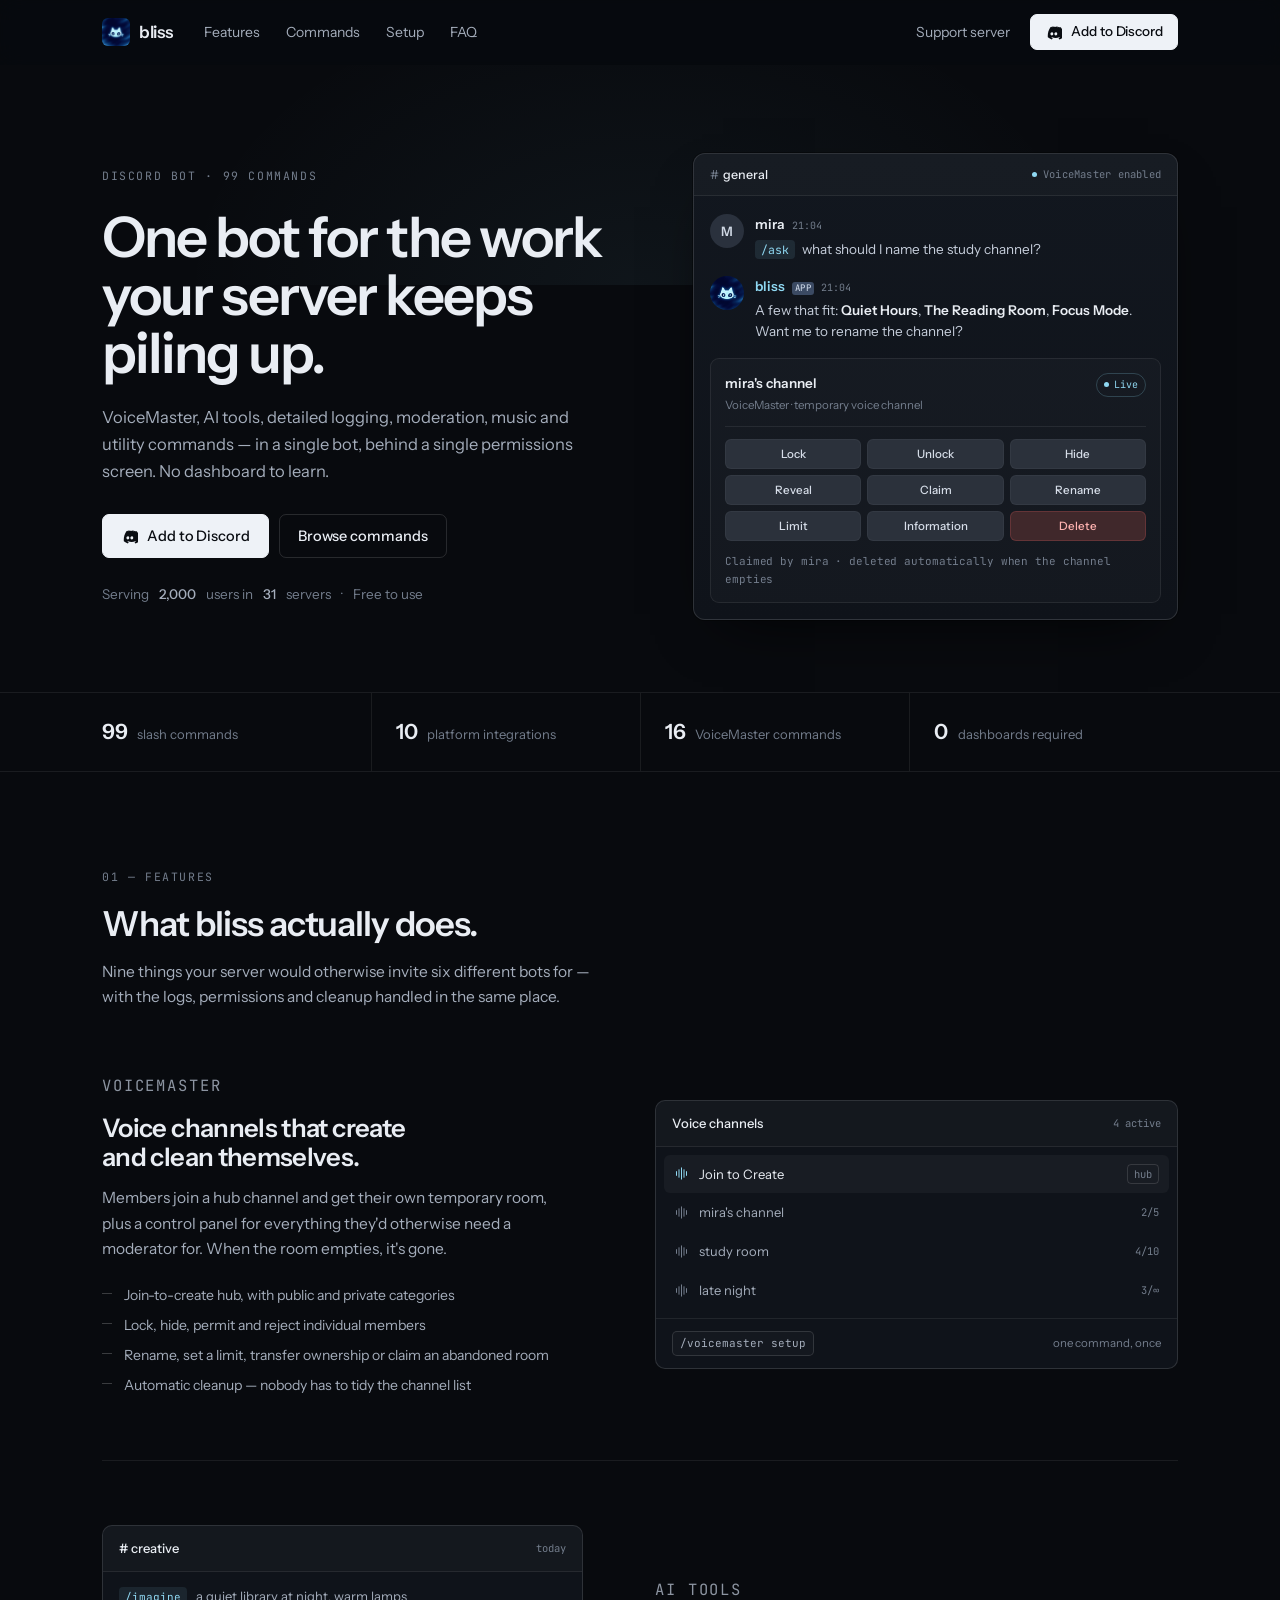
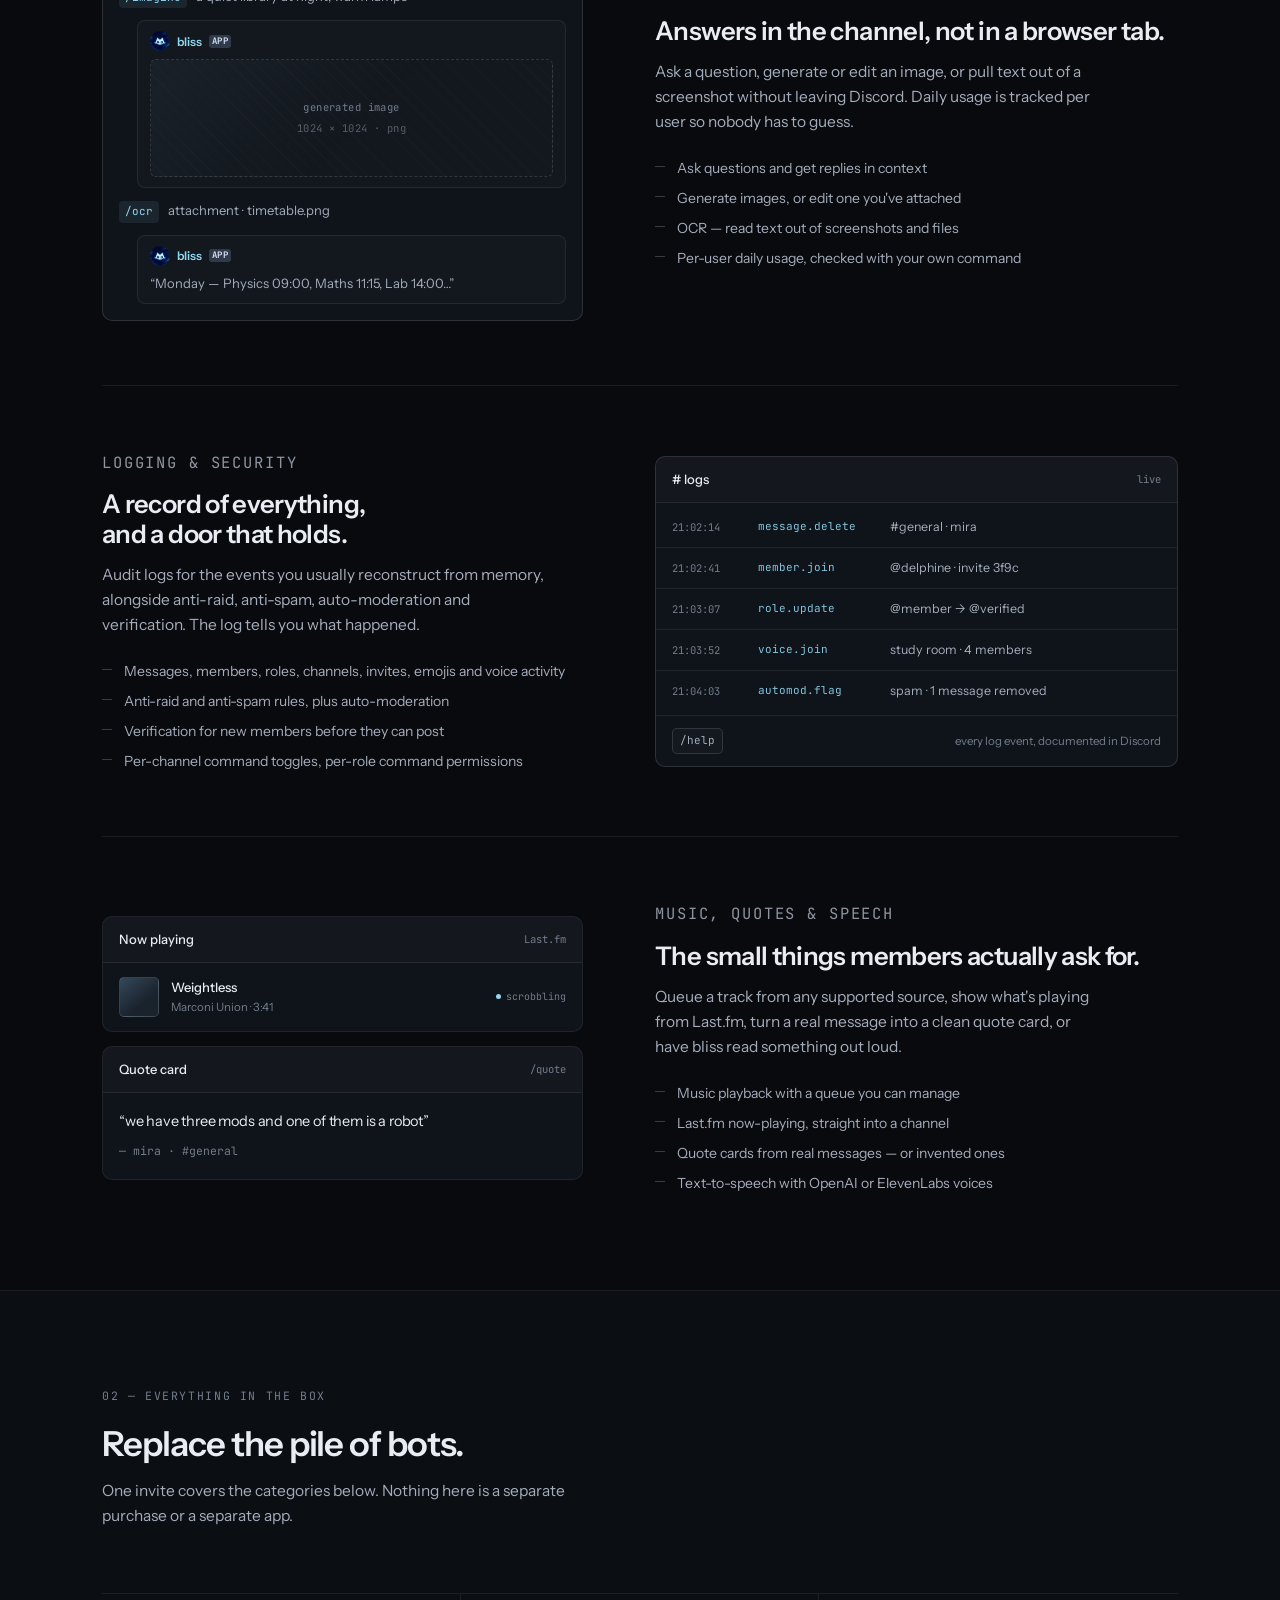
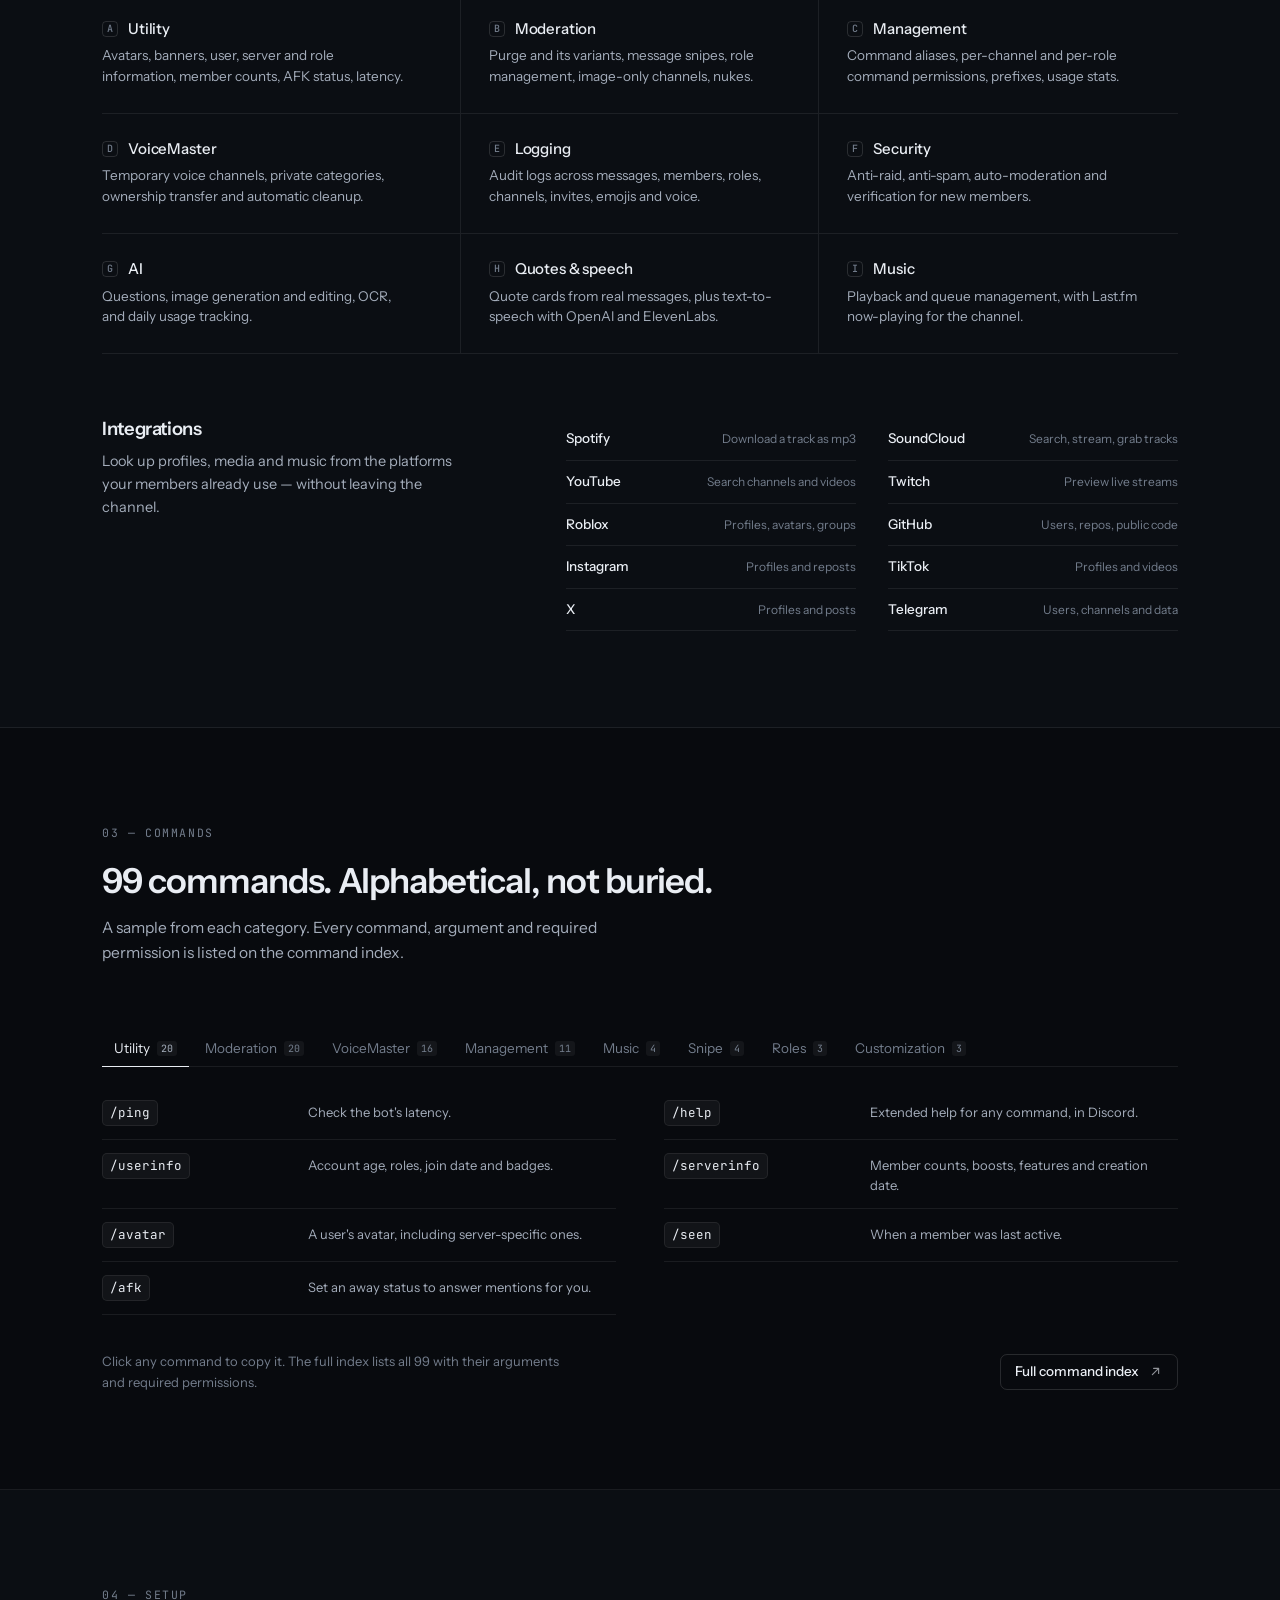
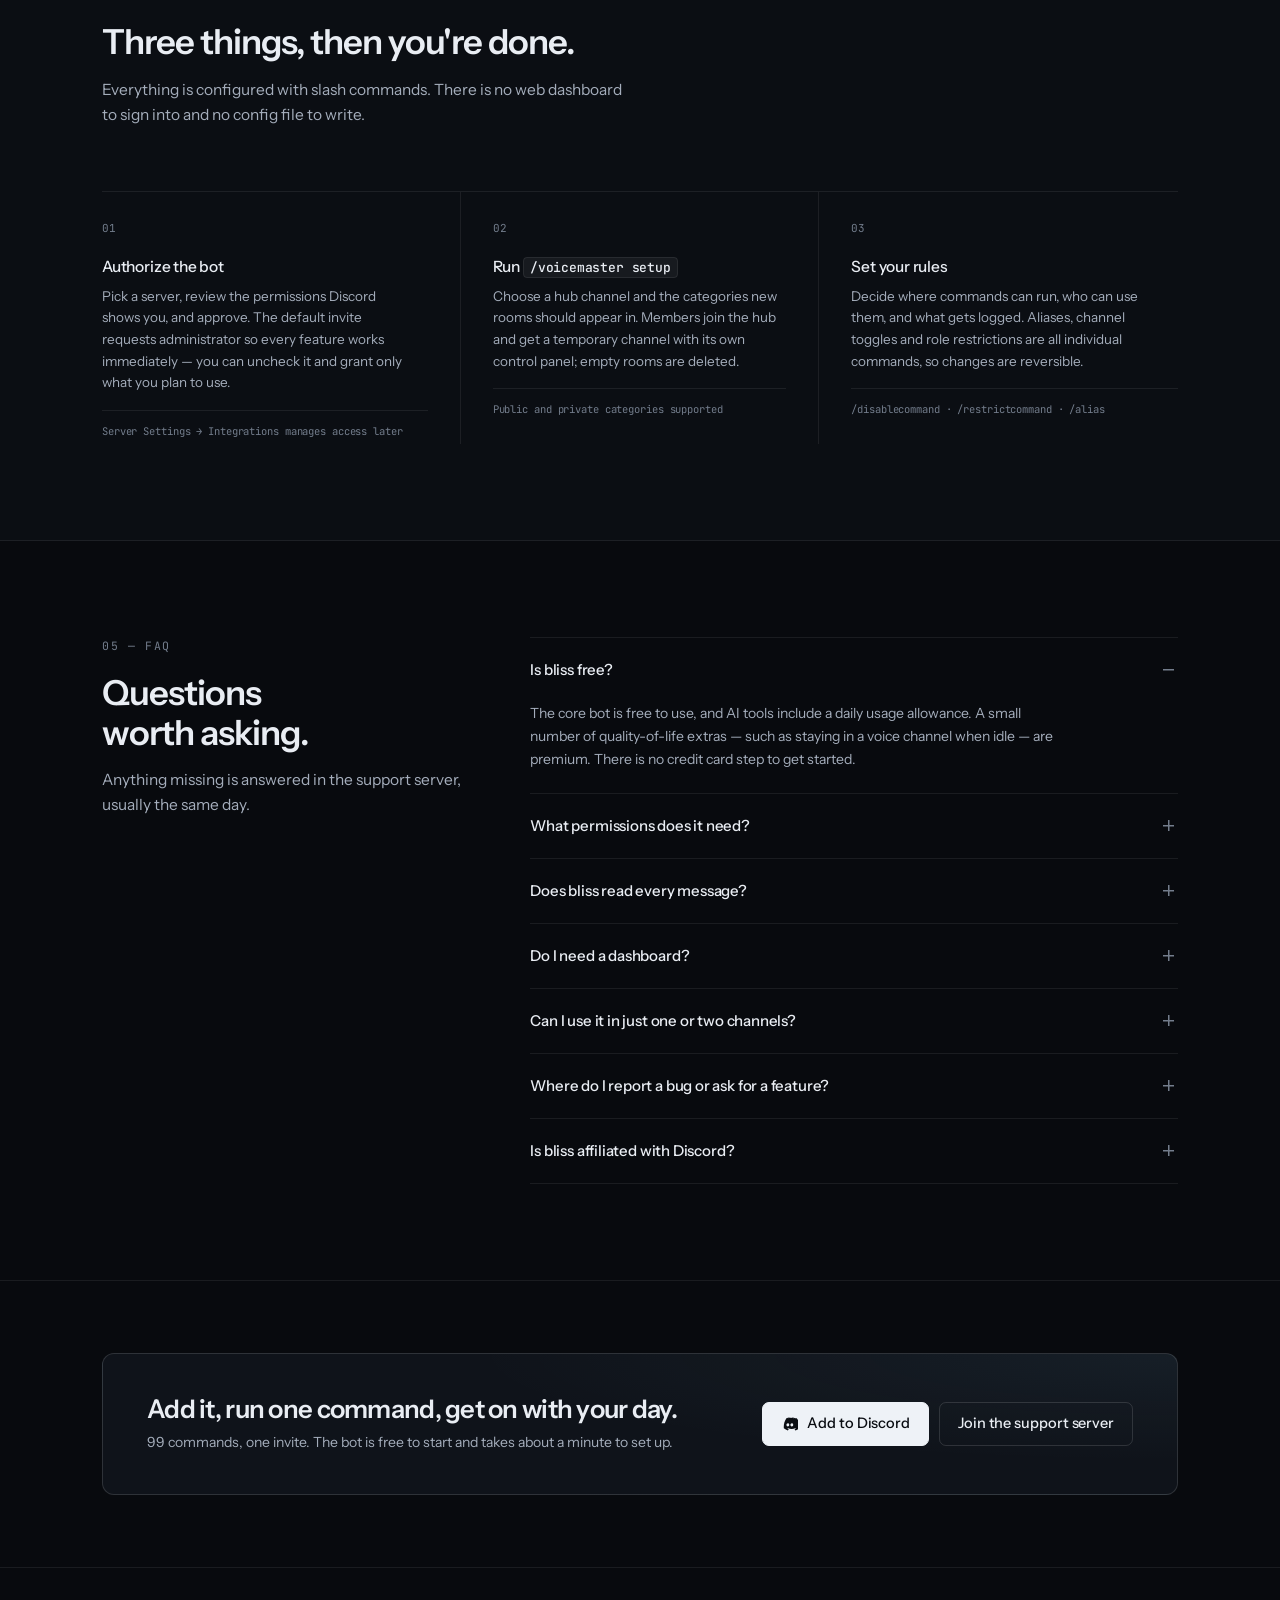
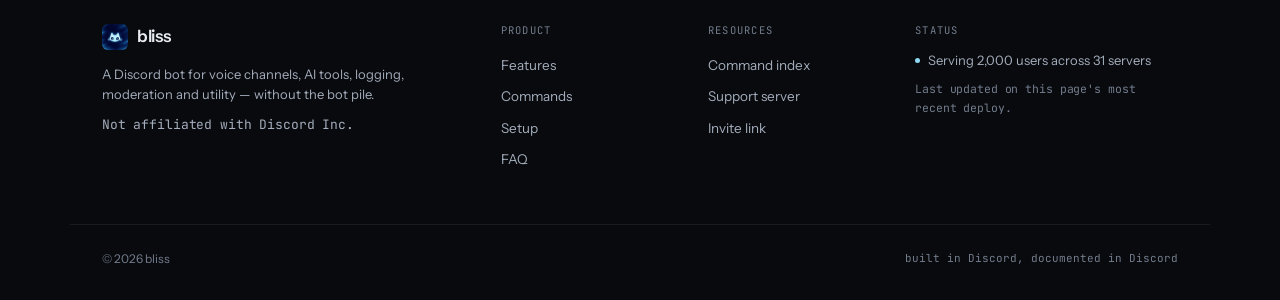
==== commit 4c10fd52: "Rebuild the landing page around the real bot Replace the parody startup page with a restrained, prod" ====
--- a/index.html
+++ b/index.html
@@ -3,835 +3,734 @@
 <head>
 <meta charset="UTF-8">
 <meta name="viewport" content="width=device-width, initial-scale=1.0">
-<title>Bliss — The AI Companion Your Discord Server Deserves</title>
-<meta name="description" content="Bliss is the all-in-one AI-powered Discord bot for moderation, conversation, and community magic. Trusted by 84,000+ servers. Free forever.">
+<title>bliss — utility, AI and VoiceMaster for Discord</title>
+<meta name="description" content="bliss is a Discord bot for VoiceMaster, AI tools, logging, moderation, music and utility commands. 99 commands in one bot. Free to use.">
 <link rel="icon" href="assets/favicon.png">
-<meta name="theme-color" content="#040a1c">
-<meta property="og:title" content="Bliss — AI for your Discord">
-<meta property="og:description" content="Automate moderation, spark conversation, and turn dead servers into thriving communities. 84,000+ servers can't be wrong.">
+<meta name="theme-color" content="#080a0e">
+<meta property="og:title" content="bliss — utility, AI and VoiceMaster for Discord">
+<meta property="og:description" content="VoiceMaster, AI tools, detailed logging, moderation, music and 99 commands. One invite, one permissions screen.">
 <meta property="og:image" content="assets/banner.jpg">
+<meta property="og:type" content="website">
 <link rel="preconnect" href="https://fonts.googleapis.com">
 <link rel="preconnect" href="https://fonts.gstatic.com" crossorigin>
-<link href="https://fonts.googleapis.com/css2?family=Inter:wght@300;400;500;600;700;800;900&family=JetBrains+Mono:wght@400;500&display=swap" rel="stylesheet">
+<link href="https://fonts.googleapis.com/css2?family=Instrument+Sans:wght@400;500;600;700&family=JetBrains+Mono:wght@400;500&display=swap" rel="stylesheet">
 <link rel="stylesheet" href="styles.css">
-<noscript><style>.reveal{opacity:1 !important;transform:none !important}.cookie{display:none !important}</style></noscript>
 </head>
 <body>
 
-<!-- ================= BACKGROUND FX ================= -->
-<div class="bg-mesh" aria-hidden="true">
-  <div class="orb orb-1"></div>
-  <div class="orb orb-2"></div>
-  <div class="orb orb-3"></div>
-  <div class="orb orb-4"></div>
-</div>
-<div class="bg-grid" aria-hidden="true"></div>
-<div class="grain" aria-hidden="true"></div>
-<div class="cursor-glow" id="cursorGlow" aria-hidden="true"></div>
-
-<!-- ================= NAV ================= -->
-<header class="nav-wrap" id="navWrap">
-  <nav class="nav container" aria-label="Primary">
-    <a href="#top" class="brand" aria-label="Bliss home">
-      <img src="assets/pfp-small.png" alt="" class="brand-mark" width="40" height="40">
+<a class="skip-link" href="#main">Skip to content</a>
+
+<!-- ============ NAV ============ -->
+<header class="site-header" id="siteHeader">
+  <div class="wrap header-inner">
+    <a class="brand" href="#top" aria-label="bliss home">
+      <img src="assets/pfp-small.png" alt="" width="28" height="28" class="brand-mark">
       <span class="brand-name">bliss</span>
-      <span class="brand-version">v4.2.0</span>
     </a>
 
-    <ul class="nav-links" id="navLinks">
-      <li><a href="#features">Features</a></li>
-      <li><a href="#how">How it works</a></li>
-      <li><a href="#commands">Commands</a></li>
-      <li><a href="#testimonials">Reviews</a></li>
-      <li><a href="#pricing">Pricing</a></li>
-      <li><a href="#faq">FAQ</a></li>
-      <li class="mobile-only"><a class="btn btn-primary btn-block" href="#pricing">Add to Discord</a></li>
-    </ul>
-
-    <div class="nav-cta">
-      <a class="btn btn-ghost nav-discord" href="#" aria-label="Join our Discord">Discord</a>
-      <a class="btn btn-primary" href="#pricing">
-        <svg viewBox="0 0 24 24" class="ico" aria-hidden="true"><path fill="currentColor" d="M20.3 4.5A19 19 0 0 0 15.6 3l-.3.6a14 14 0 0 1 4.1 1.4 13.7 13.7 0 0 0-11-.1A13.9 13.9 0 0 1 12.5 3.5L12.2 3a19 19 0 0 0-4.6 1.5C4.4 9.4 3.6 14.1 4 18.8a19.2 19.2 0 0 0 5.8 3l1.2-2a12 12 0 0 1-2-1l.5-.4a13.7 13.7 0 0 0 11.1 0l.5.4a12 12 0 0 1-2 1l1.1 2a19 19 0 0 0 5.9-3c.5-5.6-.8-10.3-3.8-14.3ZM9.7 16.1c-1.1 0-2-1-2-2.3 0-1.2.9-2.3 2-2.3s2 1 2 2.3c0 1.3-.9 2.3-2 2.3Zm5.6 0c-1.1 0-2-1-2-2.3 0-1.2.9-2.3 2-2.3s2 1 2 2.3c0 1.3-.9 2.3-2 2.3Z"/></svg>
+    <nav class="nav" id="primaryNav" aria-label="Primary">
+      <a href="#features">Features</a>
+      <a href="#commands">Commands</a>
+      <a href="#setup">Setup</a>
+      <a href="#faq">FAQ</a>
+    </nav>
+
+    <div class="header-actions">
+      <a class="link-quiet" href="https://discord.gg/p2B2UFBrhV" target="_blank" rel="noopener">Support server</a>
+      <a class="btn btn-primary btn-sm" href="https://discord.com/oauth2/authorize?client_id=1551866139200585759&amp;permissions=8&amp;scope=bot%20applications.commands" target="_blank" rel="noopener">
+        <svg class="icon" viewBox="0 0 24 24" aria-hidden="true"><path fill="currentColor" d="M20.3 4.5A19 19 0 0 0 15.6 3l-.3.6a14 14 0 0 1 4.1 1.4 13.7 13.7 0 0 0-11-.1A13.9 13.9 0 0 1 12.5 3.5L12.2 3a19 19 0 0 0-4.6 1.5C4.4 9.4 3.6 14.1 4 18.8a19.2 19.2 0 0 0 5.8 3l1.2-2a12 12 0 0 1-2-1l.5-.4a13.7 13.7 0 0 0 11.1 0l.5.4a12 12 0 0 1-2 1l1.1 2a19 19 0 0 0 5.9-3c.5-5.6-.8-10.3-3.8-14.3ZM9.7 16.1c-1.1 0-2-1-2-2.3 0-1.2.9-2.3 2-2.3s2 1 2 2.3c0 1.3-.9 2.3-2 2.3Zm5.6 0c-1.1 0-2-1-2-2.3 0-1.2.9-2.3 2-2.3s2 1 2 2.3c0 1.3-.9 2.3-2 2.3Z"/></svg>
         Add to Discord
       </a>
-    </div>
-
-    <button type="button" class="nav-burger" id="burger" aria-label="Open menu" aria-expanded="false" aria-controls="navLinks">
-      <span></span><span></span><span></span>
-    </button>
-  </nav>
+      <button class="nav-toggle" id="navToggle" type="button" aria-label="Open menu" aria-expanded="false" aria-controls="primaryNav">
+        <span></span><span></span>
+      </button>
+    </div>
+  </div>
 </header>
 
-<main id="top">
-
-<!-- ================= HERO ================= -->
-<section class="hero container">
-  <div class="hero-copy">
-    <a class="announce" href="#">
-      <span class="announce-tag">NEW</span>
-      <span>Bliss 4.0 is live — now with memory, vision &amp; voice</span>
-      <svg viewBox="0 0 24 24" class="ico ico-sm" aria-hidden="true"><path fill="none" stroke="currentColor" stroke-width="2" stroke-linecap="round" stroke-linejoin="round" d="M9 6l6 6-6 6"/></svg>
-    </a>
-
-    <h1>
-      Meet <span class="grad-text">bliss</span>.<br>
-      The AI companion your <span class="underline-squiggle">Discord&nbsp;server</span> deserves.
-    </h1>
-
-    <p class="hero-sub">
-      Automate moderation, spark conversations, and turn even the deadest server into a
-      thriving community — in under <strong>30 seconds</strong>. Powered by next-gen AI,
-      loved by <strong>84,000+ servers</strong>. No credit card. No setup. No drama.
-    </p>
-
-    <div class="hero-actions">
-      <a href="#pricing" class="btn btn-primary btn-lg">
-        <svg viewBox="0 0 24 24" class="ico" aria-hidden="true"><path fill="currentColor" d="M20.3 4.5A19 19 0 0 0 15.6 3l-.3.6a14 14 0 0 1 4.1 1.4 13.7 13.7 0 0 0-11-.1A13.9 13.9 0 0 1 12.5 3.5L12.2 3a19 19 0 0 0-4.6 1.5C4.4 9.4 3.6 14.1 4 18.8a19.2 19.2 0 0 0 5.8 3l1.2-2a12 12 0 0 1-2-1l.5-.4a13.7 13.7 0 0 0 11.1 0l.5.4a12 12 0 0 1-2 1l1.1 2a19 19 0 0 0 5.9-3c.5-5.6-.8-10.3-3.8-14.3ZM9.7 16.1c-1.1 0-2-1-2-2.3 0-1.2.9-2.3 2-2.3s2 1 2 2.3c0 1.3-.9 2.3-2 2.3Zm5.6 0c-1.1 0-2-1-2-2.3 0-1.2.9-2.3 2-2.3s2 1 2 2.3c0 1.3-.9 2.3-2 2.3Z"/></svg>
-        Add to Discord — it's free
+<main id="main">
+
+<!-- ============ HERO ============ -->
+<section class="hero" id="top">
+  <div class="wrap hero-grid">
+    <div class="hero-copy">
+      <p class="eyebrow">Discord bot · 99 commands</p>
+      <h1>One bot for the work<br>your server keeps<br>piling up.</h1>
+      <p class="lede">
+        VoiceMaster, AI tools, detailed logging, moderation, music and utility commands —
+        in a single bot, behind a single permissions screen. No dashboard to learn.
+      </p>
+
+      <div class="hero-actions">
+        <a class="btn btn-primary" href="https://discord.com/oauth2/authorize?client_id=1551866139200585759&amp;permissions=8&amp;scope=bot%20applications.commands" target="_blank" rel="noopener">
+          <svg class="icon" viewBox="0 0 24 24" aria-hidden="true"><path fill="currentColor" d="M20.3 4.5A19 19 0 0 0 15.6 3l-.3.6a14 14 0 0 1 4.1 1.4 13.7 13.7 0 0 0-11-.1A13.9 13.9 0 0 1 12.5 3.5L12.2 3a19 19 0 0 0-4.6 1.5C4.4 9.4 3.6 14.1 4 18.8a19.2 19.2 0 0 0 5.8 3l1.2-2a12 12 0 0 1-2-1l.5-.4a13.7 13.7 0 0 0 11.1 0l.5.4a12 12 0 0 1-2 1l1.1 2a19 19 0 0 0 5.9-3c.5-5.6-.8-10.3-3.8-14.3ZM9.7 16.1c-1.1 0-2-1-2-2.3 0-1.2.9-2.3 2-2.3s2 1 2 2.3c0 1.3-.9 2.3-2 2.3Zm5.6 0c-1.1 0-2-1-2-2.3 0-1.2.9-2.3 2-2.3s2 1 2 2.3c0 1.3-.9 2.3-2 2.3Z"/></svg>
+          Add to Discord
+        </a>
+        <a class="btn btn-secondary" href="#commands">Browse commands</a>
+      </div>
+
+      <p class="hero-meta">
+        Serving <strong>2,000</strong> users in <strong>31</strong> servers
+        <span aria-hidden="true">·</span> Free to use
+      </p>
+    </div>
+
+    <!-- product surface -->
+    <figure class="surface" aria-label="Example of a bliss conversation and the VoiceMaster control panel">
+      <div class="surface-bar">
+        <span class="surface-channel"><span class="hash">#</span> general</span>
+        <span class="surface-state"><span class="dot"></span> VoiceMaster enabled</span>
+      </div>
+
+      <div class="surface-body">
+        <div class="msg">
+          <div class="avatar" aria-hidden="true">M</div>
+          <div class="msg-body">
+            <div class="msg-head"><span class="msg-author">mira</span><span class="msg-time">21:04</span></div>
+            <p class="msg-line"><span class="cmd-inline">/ask</span> what should I name the study channel?</p>
+          </div>
+        </div>
+
+        <div class="msg">
+          <div class="avatar avatar-bot"><img src="assets/pfp-small.png" alt="" width="34" height="34"></div>
+          <div class="msg-body">
+            <div class="msg-head">
+              <span class="msg-author is-bot">bliss</span>
+              <span class="app-tag">APP</span>
+              <span class="msg-time">21:04</span>
+            </div>
+            <p class="msg-line">A few that fit: <strong>Quiet Hours</strong>, <strong>The Reading Room</strong>, <strong>Focus Mode</strong>. Want me to rename the channel?</p>
+          </div>
+        </div>
+
+        <div class="vm">
+          <div class="vm-head">
+            <div>
+              <p class="vm-title">mira's channel</p>
+              <p class="vm-sub">VoiceMaster · temporary voice channel</p>
+            </div>
+            <span class="vm-badge"><span class="dot"></span> Live</span>
+          </div>
+
+          <div class="vm-grid">
+            <span class="vm-btn">Lock</span>
+            <span class="vm-btn">Unlock</span>
+            <span class="vm-btn">Hide</span>
+            <span class="vm-btn">Reveal</span>
+            <span class="vm-btn">Claim</span>
+            <span class="vm-btn">Rename</span>
+            <span class="vm-btn">Limit</span>
+            <span class="vm-btn">Information</span>
+            <span class="vm-btn vm-btn-danger">Delete</span>
+          </div>
+
+          <p class="vm-foot">Claimed by mira · deleted automatically when the channel empties</p>
+        </div>
+      </div>
+    </figure>
+  </div>
+</section>
+
+<!-- ============ AT A GLANCE ============ -->
+<section class="strip" aria-label="At a glance">
+  <div class="wrap strip-grid">
+    <div class="strip-item"><strong>99</strong><span>slash commands</span></div>
+    <div class="strip-item"><strong>10</strong><span>platform integrations</span></div>
+    <div class="strip-item"><strong>16</strong><span>VoiceMaster commands</span></div>
+    <div class="strip-item"><strong>0</strong><span>dashboards required</span></div>
+  </div>
+</section>
+
+<!-- ============ FEATURES ============ -->
+<section class="section" id="features">
+  <div class="wrap">
+    <header class="section-head">
+      <p class="eyebrow">01 — Features</p>
+      <h2>What bliss actually does.</h2>
+      <p class="section-sub">
+        Nine things your server would otherwise invite six different bots for — with the logs,
+        permissions and cleanup handled in the same place.
+      </p>
+    </header>
+
+    <!-- voice -->
+    <article class="feature">
+      <div class="feature-copy">
+        <p class="feature-label">VoiceMaster</p>
+        <h3>Voice channels that create and clean themselves.</h3>
+        <p>
+          Members join a hub channel and get their own temporary room, plus a control panel for
+          everything they'd otherwise need a moderator for. When the room empties, it's gone.
+        </p>
+        <ul class="ticks">
+          <li>Join-to-create hub, with public and private categories</li>
+          <li>Lock, hide, permit and reject individual members</li>
+          <li>Rename, set a limit, transfer ownership or claim an abandoned room</li>
+          <li>Automatic cleanup — nobody has to tidy the channel list</li>
+        </ul>
+      </div>
+
+      <div class="feature-visual">
+        <div class="panel">
+          <div class="panel-head">
+            <span class="panel-title">Voice channels</span>
+            <span class="panel-note">4 active</span>
+          </div>
+          <ul class="channel-list">
+            <li class="channel is-hub">
+              <svg class="icon" viewBox="0 0 24 24" aria-hidden="true"><path fill="none" stroke="currentColor" stroke-width="1.6" stroke-linecap="round" d="M4 9v6M8 6v12M12 3v18M16 6v12M20 9v6"/></svg>
+              <span>Join to Create</span>
+              <span class="channel-tag">hub</span>
+            </li>
+            <li class="channel">
+              <svg class="icon" viewBox="0 0 24 24" aria-hidden="true"><path fill="none" stroke="currentColor" stroke-width="1.6" stroke-linecap="round" d="M4 9v6M8 6v12M12 3v18M16 6v12M20 9v6"/></svg>
+              <span>mira's channel</span>
+              <span class="channel-count">2/5</span>
+            </li>
+            <li class="channel">
+              <svg class="icon" viewBox="0 0 24 24" aria-hidden="true"><path fill="none" stroke="currentColor" stroke-width="1.6" stroke-linecap="round" d="M4 9v6M8 6v12M12 3v18M16 6v12M20 9v6"/></svg>
+              <span>study room</span>
+              <span class="channel-count">4/10</span>
+            </li>
+            <li class="channel">
+              <svg class="icon" viewBox="0 0 24 24" aria-hidden="true"><path fill="none" stroke="currentColor" stroke-width="1.6" stroke-linecap="round" d="M4 9v6M8 6v12M12 3v18M16 6v12M20 9v6"/></svg>
+              <span>late night</span>
+              <span class="channel-count">3/∞</span>
+            </li>
+          </ul>
+          <div class="panel-foot">
+            <span class="chip-mono">/voicemaster setup</span>
+            <span>one command, once</span>
+          </div>
+        </div>
+      </div>
+    </article>
+
+    <!-- ai -->
+    <article class="feature feature-reverse">
+      <div class="feature-copy">
+        <p class="feature-label">AI tools</p>
+        <h3>Answers in the channel, not in a browser tab.</h3>
+        <p>
+          Ask a question, generate or edit an image, or pull text out of a screenshot without
+          leaving Discord. Daily usage is tracked per user so nobody has to guess.
+        </p>
+        <ul class="ticks">
+          <li>Ask questions and get replies in context</li>
+          <li>Generate images, or edit one you've attached</li>
+          <li>OCR — read text out of screenshots and files</li>
+          <li>Per-user daily usage, checked with your own command</li>
+        </ul>
+      </div>
+
+      <div class="feature-visual">
+        <div class="panel">
+          <div class="panel-head">
+            <span class="panel-title"># creative</span>
+            <span class="panel-note">today</span>
+          </div>
+          <div class="mini-chat">
+            <div class="mini-msg">
+              <span class="mini-cmd">/imagine</span>
+              <span>a quiet library at night, warm lamps</span>
+            </div>
+            <div class="mini-reply">
+              <div class="mini-reply-head"><img src="assets/pfp-small.png" alt="" width="20" height="20"><span>bliss</span><span class="app-tag">APP</span></div>
+              <div class="gen-frame" role="img" aria-label="Placeholder for a generated image">
+                <span>generated image</span>
+                <span class="gen-meta">1024 × 1024 · png</span>
+              </div>
+            </div>
+            <div class="mini-msg">
+              <span class="mini-cmd">/ocr</span>
+              <span>attachment · timetable.png</span>
+            </div>
+            <div class="mini-reply mini-reply-plain">
+              <div class="mini-reply-head"><img src="assets/pfp-small.png" alt="" width="20" height="20"><span>bliss</span><span class="app-tag">APP</span></div>
+              <p>“Monday — Physics 09:00, Maths 11:15, Lab 14:00…”</p>
+            </div>
+          </div>
+        </div>
+      </div>
+    </article>
+
+    <!-- logs / security -->
+    <article class="feature">
+      <div class="feature-copy">
+        <p class="feature-label">Logging &amp; security</p>
+        <h3>A record of everything, and a door that holds.</h3>
+        <p>
+          Audit logs for the events you usually reconstruct from memory, alongside anti-raid,
+          anti-spam, auto-moderation and verification. The log tells you what happened.
+        </p>
+        <ul class="ticks">
+          <li>Messages, members, roles, channels, invites, emojis and voice activity</li>
+          <li>Anti-raid and anti-spam rules, plus auto-moderation</li>
+          <li>Verification for new members before they can post</li>
+          <li>Per-channel command toggles, per-role command permissions</li>
+        </ul>
+      </div>
+
+      <div class="feature-visual">
+        <div class="panel">
+          <div class="panel-head">
+            <span class="panel-title"># logs</span>
+            <span class="panel-note">live</span>
+          </div>
+          <ul class="log-list">
+            <li>
+              <span class="log-time">21:02:14</span>
+              <span class="log-event">message.delete</span>
+              <span class="log-detail">#general · mira</span>
+            </li>
+            <li>
+              <span class="log-time">21:02:41</span>
+              <span class="log-event">member.join</span>
+              <span class="log-detail">@delphine · invite 3f9c</span>
+            </li>
+            <li>
+              <span class="log-time">21:03:07</span>
+              <span class="log-event">role.update</span>
+              <span class="log-detail">@member → @verified</span>
+            </li>
+            <li>
+              <span class="log-time">21:03:52</span>
+              <span class="log-event">voice.join</span>
+              <span class="log-detail">study room · 4 members</span>
+            </li>
+            <li>
+              <span class="log-time">21:04:03</span>
+              <span class="log-event">automod.flag</span>
+              <span class="log-detail">spam · 1 message removed</span>
+            </li>
+          </ul>
+          <div class="panel-foot">
+            <span class="chip-mono">/help</span>
+            <span>every log event, documented in Discord</span>
+          </div>
+        </div>
+      </div>
+    </article>
+
+    <!-- small things -->
+    <article class="feature feature-reverse">
+      <div class="feature-copy">
+        <p class="feature-label">Music, quotes &amp; speech</p>
+        <h3>The small things members actually ask for.</h3>
+        <p>
+          Queue a track from any supported source, show what's playing from Last.fm, turn a real
+          message into a clean quote card, or have bliss read something out loud.
+        </p>
+        <ul class="ticks">
+          <li>Music playback with a queue you can manage</li>
+          <li>Last.fm now-playing, straight into a channel</li>
+          <li>Quote cards from real messages — or invented ones</li>
+          <li>Text-to-speech with OpenAI or ElevenLabs voices</li>
+        </ul>
+      </div>
+
+      <div class="feature-visual feature-visual-stack">
+        <div class="panel panel-compact">
+          <div class="panel-head">
+            <span class="panel-title">Now playing</span>
+            <span class="panel-note">Last.fm</span>
+          </div>
+          <div class="now-playing">
+            <div class="np-art" aria-hidden="true"></div>
+            <div class="np-copy">
+              <p class="np-title">Weightless</p>
+              <p class="np-artist">Marconi Union · 3:41</p>
+            </div>
+            <span class="np-live"><span class="dot"></span> scrobbling</span>
+          </div>
+        </div>
+
+        <div class="panel panel-compact">
+          <div class="panel-head">
+            <span class="panel-title">Quote card</span>
+            <span class="panel-note">/quote</span>
+          </div>
+          <blockquote class="quote-card">
+            <p>“we have three mods and one of them is a robot”</p>
+            <footer>— mira · <span>#general</span></footer>
+          </blockquote>
+        </div>
+      </div>
+    </article>
+  </div>
+</section>
+
+<!-- ============ CAPABILITIES + INTEGRATIONS ============ -->
+<section class="section section-alt" id="capabilities">
+  <div class="wrap">
+    <header class="section-head">
+      <p class="eyebrow">02 — Everything in the box</p>
+      <h2>Replace the pile of bots.</h2>
+      <p class="section-sub">
+        One invite covers the categories below. Nothing here is a separate purchase or a
+        separate app.
+      </p>
+    </header>
+
+    <div class="cap-grid">
+      <div class="cap">
+        <h3><span class="cap-index">A</span> Utility</h3>
+        <p>Avatars, banners, user, server and role information, member counts, AFK status, latency.</p>
+      </div>
+      <div class="cap">
+        <h3><span class="cap-index">B</span> Moderation</h3>
+        <p>Purge and its variants, message snipes, role management, image-only channels, nukes.</p>
+      </div>
+      <div class="cap">
+        <h3><span class="cap-index">C</span> Management</h3>
+        <p>Command aliases, per-channel and per-role command permissions, prefixes, usage stats.</p>
+      </div>
+      <div class="cap">
+        <h3><span class="cap-index">D</span> VoiceMaster</h3>
+        <p>Temporary voice channels, private categories, ownership transfer and automatic cleanup.</p>
+      </div>
+      <div class="cap">
+        <h3><span class="cap-index">E</span> Logging</h3>
+        <p>Audit logs across messages, members, roles, channels, invites, emojis and voice.</p>
+      </div>
+      <div class="cap">
+        <h3><span class="cap-index">F</span> Security</h3>
+        <p>Anti-raid, anti-spam, auto-moderation and verification for new members.</p>
+      </div>
+      <div class="cap">
+        <h3><span class="cap-index">G</span> AI</h3>
+        <p>Questions, image generation and editing, OCR, and daily usage tracking.</p>
+      </div>
+      <div class="cap">
+        <h3><span class="cap-index">H</span> Quotes &amp; speech</h3>
+        <p>Quote cards from real messages, plus text-to-speech with OpenAI and ElevenLabs.</p>
+      </div>
+      <div class="cap">
+        <h3><span class="cap-index">I</span> Music</h3>
+        <p>Playback and queue management, with Last.fm now-playing for the channel.</p>
+      </div>
+    </div>
+
+    <div class="integrations">
+      <div class="integrations-head">
+        <h3>Integrations</h3>
+        <p>Look up profiles, media and music from the platforms your members already use — without leaving the channel.</p>
+      </div>
+      <ul class="integration-list">
+        <li><span class="int-name">Spotify</span><span class="int-desc">Download a track as mp3</span></li>
+        <li><span class="int-name">SoundCloud</span><span class="int-desc">Search, stream, grab tracks</span></li>
+        <li><span class="int-name">YouTube</span><span class="int-desc">Search channels and videos</span></li>
+        <li><span class="int-name">Twitch</span><span class="int-desc">Preview live streams</span></li>
+        <li><span class="int-name">Roblox</span><span class="int-desc">Profiles, avatars, groups</span></li>
+        <li><span class="int-name">GitHub</span><span class="int-desc">Users, repos, public code</span></li>
+        <li><span class="int-name">Instagram</span><span class="int-desc">Profiles and reposts</span></li>
+        <li><span class="int-name">TikTok</span><span class="int-desc">Profiles and videos</span></li>
+        <li><span class="int-name">X</span><span class="int-desc">Profiles and posts</span></li>
+        <li><span class="int-name">Telegram</span><span class="int-desc">Users, channels and data</span></li>
+      </ul>
+    </div>
+  </div>
+</section>
+
+<!-- ============ COMMANDS ============ -->
+<section class="section" id="commands">
+  <div class="wrap">
+    <header class="section-head">
+      <p class="eyebrow">03 — Commands</p>
+      <h2>99 commands. Alphabetical, not buried.</h2>
+      <p class="section-sub">
+        A sample from each category. Every command, argument and required permission is listed
+        on the command index.
+      </p>
+    </header>
+
+    <div class="tabs" role="tablist" aria-label="Command categories">
+      <button class="tab is-active" role="tab" id="tab-utility" aria-controls="panel-utility" aria-selected="true" data-tab="utility">Utility <span class="tab-count">20</span></button>
+      <button class="tab" role="tab" id="tab-moderation" aria-controls="panel-moderation" aria-selected="false" tabindex="-1" data-tab="moderation">Moderation <span class="tab-count">20</span></button>
+      <button class="tab" role="tab" id="tab-voicemaster" aria-controls="panel-voicemaster" aria-selected="false" tabindex="-1" data-tab="voicemaster">VoiceMaster <span class="tab-count">16</span></button>
+      <button class="tab" role="tab" id="tab-management" aria-controls="panel-management" aria-selected="false" tabindex="-1" data-tab="management">Management <span class="tab-count">11</span></button>
+      <button class="tab" role="tab" id="tab-music" aria-controls="panel-music" aria-selected="false" tabindex="-1" data-tab="music">Music <span class="tab-count">4</span></button>
+      <button class="tab" role="tab" id="tab-snipe" aria-controls="panel-snipe" aria-selected="false" tabindex="-1" data-tab="snipe">Snipe <span class="tab-count">4</span></button>
+      <button class="tab" role="tab" id="tab-roles" aria-controls="panel-roles" aria-selected="false" tabindex="-1" data-tab="roles">Roles <span class="tab-count">3</span></button>
+      <button class="tab" role="tab" id="tab-customization" aria-controls="panel-customization" aria-selected="false" tabindex="-1" data-tab="customization">Customization <span class="tab-count">3</span></button>
+    </div>
+
+    <div class="tab-panels">
+      <div class="tab-panel is-active" role="tabpanel" id="panel-utility" aria-labelledby="tab-utility" tabindex="0">
+        <div class="cmd"><code>/ping</code><p>Check the bot's latency.</p></div>
+        <div class="cmd"><code>/help</code><p>Extended help for any command, in Discord.</p></div>
+        <div class="cmd"><code>/userinfo</code><p>Account age, roles, join date and badges.</p></div>
+        <div class="cmd"><code>/serverinfo</code><p>Member counts, boosts, features and creation date.</p></div>
+        <div class="cmd"><code>/avatar</code><p>A user's avatar, including server-specific ones.</p></div>
+        <div class="cmd"><code>/seen</code><p>When a member was last active.</p></div>
+        <div class="cmd"><code>/afk</code><p>Set an away status to answer mentions for you.</p></div>
+      </div>
+
+      <div class="tab-panel" role="tabpanel" id="panel-moderation" aria-labelledby="tab-moderation" tabindex="0" hidden>
+        <div class="cmd"><code>/purge</code><p>Bulk delete, with filters for bots, files, links and more.</p></div>
+        <div class="cmd"><code>/botclear</code><p>Clear only messages sent by bots.</p></div>
+        <div class="cmd"><code>/snipe</code><p>Reveal a recently deleted message.</p></div>
+        <div class="cmd"><code>/editsnipe</code><p>Reveal recently edited messages.</p></div>
+        <div class="cmd"><code>/role</code><p>Add or remove a role on a member.</p></div>
+        <div class="cmd"><code>/imageonly</code><p>Require an image and caption in a channel.</p></div>
+        <div class="cmd"><code>/nuke</code><p>Clone and delete the current channel.</p></div>
+      </div>
+
+      <div class="tab-panel" role="tabpanel" id="panel-voicemaster" aria-labelledby="tab-voicemaster" tabindex="0" hidden>
+        <div class="cmd"><code>/voicemaster setup</code><p>Set the hub channel and categories. Run once.</p></div>
+        <div class="cmd"><code>/voicemaster lock</code><p>Stop new members from joining your channel.</p></div>
+        <div class="cmd"><code>/voicemaster hide</code><p>Remove your channel from the channel list.</p></div>
+        <div class="cmd"><code>/voicemaster claim</code><p>Take ownership of an abandoned room.</p></div>
+        <div class="cmd"><code>/voicemaster rename</code><p>Rename your channel.</p></div>
+        <div class="cmd"><code>/voicemaster limit</code><p>Set how many people can join.</p></div>
+        <div class="cmd"><code>/voicemaster transfer</code><p>Hand the room to someone else.</p></div>
+      </div>
+
+      <div class="tab-panel" role="tabpanel" id="panel-management" aria-labelledby="tab-management" tabindex="0" hidden>
+        <div class="cmd"><code>/alias</code><p>Create server-wide shortcuts for commands.</p></div>
+        <div class="cmd"><code>/disablecommand</code><p>Turn a command off in one channel or everywhere.</p></div>
+        <div class="cmd"><code>/enablecommand</code><p>Turn it back on.</p></div>
+        <div class="cmd"><code>/restrictcommand</code><p>Limit a command to specific roles.</p></div>
+        <div class="cmd"><code>/fakepermissions</code><p>Let a role use commands it lacks Discord permissions for.</p></div>
+        <div class="cmd"><code>/prefix</code><p>View the server prefix.</p></div>
+        <div class="cmd"><code>/cmdz</code><p>See which commands your server actually uses.</p></div>
+      </div>
+
+      <div class="tab-panel" role="tabpanel" id="panel-music" aria-labelledby="tab-music" tabindex="0" hidden>
+        <div class="cmd"><code>/play</code><p>Queue a track from any supported source.</p></div>
+        <div class="cmd"><code>/pause</code><p>Pause the current track.</p></div>
+        <div class="cmd"><code>/resume</code><p>Pick it back up.</p></div>
+        <div class="cmd"><code>/leave</code><p>Stop playback and disconnect.</p></div>
+      </div>
+
+      <div class="tab-panel" role="tabpanel" id="panel-snipe" aria-labelledby="tab-snipe" tabindex="0" hidden>
+        <div class="cmd"><code>/snipe</code><p>The last deleted message in the channel.</p></div>
+        <div class="cmd"><code>/editsnipe</code><p>The last edited message, before and after.</p></div>
+        <div class="cmd"><code>/reactionsnipe</code><p>Recently removed reactions.</p></div>
+        <div class="cmd"><code>/clearsnipe</code><p>Wipe the snipe history for a channel.</p></div>
+      </div>
+
+      <div class="tab-panel" role="tabpanel" id="panel-roles" aria-labelledby="tab-roles" tabindex="0" hidden>
+        <div class="cmd"><code>/role add</code><p>Give a role to a member.</p></div>
+        <div class="cmd"><code>/role remove</code><p>Take a role away.</p></div>
+        <div class="cmd"><code>/roles</code><p>List every role in the server.</p></div>
+      </div>
+
+      <div class="tab-panel" role="tabpanel" id="panel-customization" aria-labelledby="tab-customization" tabindex="0" hidden>
+        <div class="cmd"><code>/seticon</code><p>Set the server icon from an image or URL.</p></div>
+        <div class="cmd"><code>/setbanner</code><p>Set the server banner.</p></div>
+        <div class="cmd"><code>/setsplash</code><p>Set the invite splash image.</p></div>
+      </div>
+    </div>
+
+    <div class="commands-foot">
+      <p>Click any command to copy it. The full index lists all 99 with their arguments and required permissions.</p>
+      <a class="btn btn-secondary btn-sm" href="https://blissbot.best/commands" target="_blank" rel="noopener">
+        Full command index
+        <svg class="icon icon-arrow" viewBox="0 0 24 24" aria-hidden="true"><path fill="none" stroke="currentColor" stroke-width="1.8" stroke-linecap="round" stroke-linejoin="round" d="M7 17 17 7M9 7h8v8"/></svg>
       </a>
-      <a href="#commands" class="btn btn-glass btn-lg">
-        <span class="play-dot"><svg viewBox="0 0 24 24" class="ico" aria-hidden="true"><path fill="currentColor" d="M8 5.5v13l11-6.5z"/></svg></span>
-        See it in action
-      </a>
-    </div>
-
-    <div class="proof">
-      <div class="avatars" aria-hidden="true">
-        <span class="av av-a">M</span>
-        <span class="av av-b">K</span>
-        <span class="av av-c">Z</span>
-        <span class="av av-d">L</span>
-        <span class="avatar-more">+84k</span>
-      </div>
-      <div class="proof-text">
-        <div class="stars" role="img" aria-label="Rated 4.9 out of 5">
-          <svg viewBox="0 0 24 24" class="star"><path d="M12 2.5l2.9 6 6.6.9-4.8 4.6 1.2 6.5L12 17.4l-5.9 3.1 1.2-6.5L2.5 9.4l6.6-.9z"/></svg>
-          <svg viewBox="0 0 24 24" class="star"><path d="M12 2.5l2.9 6 6.6.9-4.8 4.6 1.2 6.5L12 17.4l-5.9 3.1 1.2-6.5L2.5 9.4l6.6-.9z"/></svg>
-          <svg viewBox="0 0 24 24" class="star"><path d="M12 2.5l2.9 6 6.6.9-4.8 4.6 1.2 6.5L12 17.4l-5.9 3.1 1.2-6.5L2.5 9.4l6.6-.9z"/></svg>
-          <svg viewBox="0 0 24 24" class="star"><path d="M12 2.5l2.9 6 6.6.9-4.8 4.6 1.2 6.5L12 17.4l-5.9 3.1 1.2-6.5L2.5 9.4l6.6-.9z"/></svg>
-          <svg viewBox="0 0 24 24" class="star"><path d="M12 2.5l2.9 6 6.6.9-4.8 4.6 1.2 6.5L12 17.4l-5.9 3.1 1.2-6.5L2.5 9.4l6.6-.9z"/></svg>
-          <span class="stars-num">4.9</span>
-        </div>
-        <p>Trusted by <strong>84,000+ servers</strong> · 12.4M messages processed</p>
-      </div>
-    </div>
-
-    <ul class="trust-row">
-      <li><svg viewBox="0 0 24 24" class="ico"><path fill="none" stroke="currentColor" stroke-width="2.2" stroke-linecap="round" stroke-linejoin="round" d="M12 3l7 3v6c0 4.5-3 7.5-7 9-4-1.5-7-4.5-7-9V6z"/><path fill="none" stroke="currentColor" stroke-width="2.2" stroke-linecap="round" stroke-linejoin="round" d="M9 12l2 2 4-4"/></svg> SOC 2 Type II</li>
-      <li><svg viewBox="0 0 24 24" class="ico"><circle cx="12" cy="12" r="9" fill="none" stroke="currentColor" stroke-width="2.2"/><path fill="none" stroke="currentColor" stroke-width="2.2" stroke-linecap="round" d="M12 7v5l3 2"/></svg> 99.99% uptime</li>
-      <li><svg viewBox="0 0 24 24" class="ico"><circle cx="12" cy="12" r="9" fill="none" stroke="currentColor" stroke-width="2.2"/><path fill="none" stroke="currentColor" stroke-width="2.2" stroke-linecap="round" d="M8 12h8M12 8v8"/></svg> GDPR ready</li>
-    </ul>
-  </div>
-
-  <!-- HERO CHAT MOCK -->
-  <div class="hero-visual" id="demo">
-    <div class="float-card float-a">
-      <div class="float-ico">📈</div>
-      <div>
-        <div class="float-num" data-count="2481" data-suffix="+">0</div>
-        <div class="float-label">new members this week</div>
-      </div>
-    </div>
-
-    <div class="float-card float-b">
-      <div class="pulse-ring"><span></span></div>
-      <div>
-        <div class="float-num float-num-sm">AutoMod</div>
-        <div class="float-label">12,908 raids blocked</div>
-      </div>
-    </div>
-
-    <div class="float-card float-c">
-      <div class="float-ico">✨</div>
-      <div>
-        <div class="float-num float-num-sm">AI Mood</div>
-        <div class="float-label">98% wholesome today</div>
-      </div>
-    </div>
-
-    <div class="discord-window">
-      <div class="dw-top">
-        <div class="dw-dots"><i></i><i></i><i></i></div>
-        <div class="dw-title"><span class="hash">#</span> general</div>
-        <div class="dw-live"><span class="live-dot"></span> LIVE</div>
-      </div>
-
-      <div class="dw-body">
-        <div class="msg">
-          <div class="msg-avatar">
-            <img src="assets/pfp-small.png" alt="Bliss" width="36" height="36">
-            <span class="status-dot"></span>
-          </div>
-          <div class="msg-content">
-            <div class="msg-head">
-              <span class="msg-name">Bliss</span>
-              <span class="app-badge">
-                <svg viewBox="0 0 16 16" aria-hidden="true"><path fill="currentColor" d="M13.5 2.5L10.7 13.1c-.2.7-1.1.8-1.5.2l-1.8-2.6-3.1 2c-.5.3-1.1-.1-1-.7l.7-3.4L9.6 4c.2-.2 0-.5-.2-.3L3 8.1l-2-.6c-.7-.2-.7-1.1 0-1.3L12.3 1.4c.7-.2 1.4.4 1.2 1.1z"/></svg>
-                APP
-              </span>
-              <span class="msg-time">Today at 3:14 AM</span>
-            </div>
-            <p class="msg-text">
-              hey <span class="mention">@alex</span> ✨ welcome to <strong>Pixel Palace</strong>!
-              I noticed you're into lo-fi — the study lounge is popping off right now. 🎧
-              Want me to ping you when movie night starts?
-            </p>
-            <div class="msg-reactions">
-              <span class="reaction active">🎧 24</span>
-              <span class="reaction">🔥 12</span>
-              <span class="reaction">🫶 8</span>
-            </div>
-          </div>
-        </div>
-
-        <div class="msg msg-user">
-          <div class="msg-avatar avatar-user">A</div>
-          <div class="msg-content">
-            <div class="msg-head">
-              <span class="msg-name">alex</span>
-              <span class="msg-time">Today at 3:14 AM</span>
-            </div>
-            <p class="msg-text">bro how did you know i like lo-fi 😭 that's actually insane</p>
-          </div>
-        </div>
-
-        <div class="msg">
-          <div class="msg-avatar">
-            <img src="assets/pfp-small.png" alt="">
-            <span class="status-dot"></span>
-          </div>
-          <div class="msg-content">
-            <div class="typing" id="typingBubble">
-              <span class="typing-name">Bliss is thinking</span>
-              <span class="dots"><i></i><i></i><i></i></span>
-            </div>
-          </div>
-        </div>
-      </div>
-
-      <div class="dw-suggest">
-        <span class="suggest-label">Try</span>
-        <button type="button" class="chip" data-copy="/ask">/ask</button>
-        <button type="button" class="chip" data-copy="/imagine">/imagine</button>
-        <button type="button" class="chip" data-copy="/vibecheck">/vibecheck</button>
-        <button type="button" class="chip" data-copy="/summarize">/summarize</button>
-      </div>
-
-      <div class="dw-input">
-        <span class="plus">＋</span>
-        <span class="input-placeholder">Message #general</span>
-        <span class="gift">🎁</span>
-      </div>
-    </div>
-
-    <div class="glow-under" aria-hidden="true"></div>
+    </div>
   </div>
 </section>
 
-<!-- ================= LOGO MARQUEE ================= -->
-<section class="marquee-section" aria-label="Communities using Bliss">
-  <p class="marquee-label">Powering conversations in the world's best communities</p>
-  <div class="marquee">
-    <div class="marquee-track">
-      <span class="mq-item">🌸 Anime Lounge</span>
-      <span class="mq-item">🎮 VALORANT Hub</span>
-      <span class="mq-item">📚 Study Together</span>
-      <span class="mq-item">🕹️ Pixel Palace</span>
-      <span class="mq-item">💻 The Coding Cave</span>
-      <span class="mq-item">🧋 Cozy Corner</span>
-      <span class="mq-item">🎨 Art Block</span>
-      <span class="mq-item">🚀 Startup Szn</span>
-      <span class="mq-item">🌸 Anime Lounge</span>
-      <span class="mq-item">🎮 VALORANT Hub</span>
-      <span class="mq-item">📚 Study Together</span>
-      <span class="mq-item">🕹️ Pixel Palace</span>
-      <span class="mq-item">💻 The Coding Cave</span>
-      <span class="mq-item">🧋 Cozy Corner</span>
-      <span class="mq-item">🎨 Art Block</span>
-      <span class="mq-item">🚀 Startup Szn</span>
-    </div>
+<!-- ============ SETUP ============ -->
+<section class="section section-alt" id="setup">
+  <div class="wrap">
+    <header class="section-head">
+      <p class="eyebrow">04 — Setup</p>
+      <h2>Three things, then you're done.</h2>
+      <p class="section-sub">
+        Everything is configured with slash commands. There is no web dashboard to sign into and
+        no config file to write.
+      </p>
+    </header>
+
+    <ol class="steps">
+      <li class="step">
+        <span class="step-num">01</span>
+        <h3>Authorize the bot</h3>
+        <p>
+          Pick a server, review the permissions Discord shows you, and approve. The default
+          invite requests administrator so every feature works immediately — you can uncheck it
+          and grant only what you plan to use.
+        </p>
+        <span class="step-note">Server Settings → Integrations manages access later</span>
+      </li>
+      <li class="step">
+        <span class="step-num">02</span>
+        <h3>Run <code>/voicemaster setup</code></h3>
+        <p>
+          Choose a hub channel and the categories new rooms should appear in. Members join the
+          hub and get a temporary channel with its own control panel; empty rooms are deleted.
+        </p>
+        <span class="step-note">Public and private categories supported</span>
+      </li>
+      <li class="step">
+        <span class="step-num">03</span>
+        <h3>Set your rules</h3>
+        <p>
+          Decide where commands can run, who can use them, and what gets logged. Aliases, channel
+          toggles and role restrictions are all individual commands, so changes are reversible.
+        </p>
+        <span class="step-note">/disablecommand · /restrictcommand · /alias</span>
+      </li>
+    </ol>
   </div>
 </section>
 
-<!-- ================= HOW IT WORKS ================= -->
-<section class="section container" id="how">
-  <div class="section-head">
-    <span class="eyebrow"><span class="spark">✦</span> How it works</span>
-    <h2>Live in 3 steps.<br><span class="muted-h">Genuinely 30 seconds.</span></h2>
-    <p>No dashboards to learn. No YAML. No "please contact enterprise sales". Just vibes.</p>
-  </div>
-
-  <ol class="steps">
-    <li class="step reveal">
-      <span class="step-num">01</span>
-      <div class="step-ico">🖱️</div>
-      <h3>Click “Add to Discord”</h3>
-      <p>Pick your server from the dropdown. Authorize the permissions Bliss asks for. That's the hard part done.</p>
-      <span class="step-time">~10 seconds</span>
-    </li>
-    <li class="step reveal">
-      <span class="step-num">02</span>
-      <div class="step-ico">🧠</div>
-      <h3>Bliss reads the room</h3>
-      <p>It scans your channel names, rules, and recent vibe to build a personality and a mod ruleset that fits.</p>
-      <span class="step-time">~15 seconds</span>
-    </li>
-    <li class="step reveal">
-      <span class="step-num">03</span>
-      <div class="step-ico">🎉</div>
-      <h3>Say hi</h3>
-      <p>Type <code class="inline-code">/ask hey bliss, introduce yourself</code> and watch your members lose it.</p>
-      <span class="step-time">~5 seconds</span>
-    </li>
-  </ol>
+<!-- ============ FAQ ============ -->
+<section class="section" id="faq">
+  <div class="wrap faq-wrap">
+    <header class="section-head section-head-left">
+      <p class="eyebrow">05 — FAQ</p>
+      <h2>Questions worth asking.</h2>
+      <p class="section-sub">Anything missing is answered in the support server, usually the same day.</p>
+    </header>
+
+    <div class="faq-list">
+      <details class="faq-item" open>
+        <summary>Is bliss free?</summary>
+        <div class="faq-body">
+          <p>
+            The core bot is free to use, and AI tools include a daily usage allowance. A small
+            number of quality-of-life extras — such as staying in a voice channel when idle —
+            are premium. There is no credit card step to get started.
+          </p>
+        </div>
+      </details>
+
+      <details class="faq-item">
+        <summary>What permissions does it need?</summary>
+        <div class="faq-body">
+          <p>
+            The standard invite requests administrator, which is the simplest way to make every
+            feature work out of the box. If you'd rather keep the bot on a short leash, uncheck
+            administrator on Discord's consent screen and grant the specific permissions you
+            need: manage channels for VoiceMaster, manage messages for moderation, and so on.
+          </p>
+        </div>
+      </details>
+
+      <details class="faq-item">
+        <summary>Does bliss read every message?</summary>
+        <div class="faq-body">
+          <p>
+            It only processes messages in channels where it is active, and only to respond,
+            moderate or log as configured. It is not trained on your messages. If you'd rather it
+            stayed out of a channel, turn commands off there with
+            <code>/disablecommand</code>.
+          </p>
+        </div>
+      </details>
+
+      <details class="faq-item">
+        <summary>Do I need a dashboard?</summary>
+        <div class="faq-body">
+          <p>
+            No. Setup, permissions, logging and VoiceMaster are all configured from Discord with
+            slash commands. The command index documents each one, including its arguments and the
+            permissions it requires.
+          </p>
+        </div>
+      </details>
+
+      <details class="faq-item">
+        <summary>Can I use it in just one or two channels?</summary>
+        <div class="faq-body">
+          <p>
+            Yes. Commands can be disabled per channel or restricted to specific roles, and
+            aliases keep the ones you do use short. Nothing is enabled by default in channels you
+            haven't configured.
+          </p>
+        </div>
+      </details>
+
+      <details class="faq-item">
+        <summary>Where do I report a bug or ask for a feature?</summary>
+        <div class="faq-body">
+          <p>
+            The <a href="https://discord.gg/p2B2UFBrhV" target="_blank" rel="noopener">support server</a>
+            is the fastest route. Bug reports with the command and a screenshot get looked at
+            first.
+          </p>
+        </div>
+      </details>
+
+      <details class="faq-item">
+        <summary>Is bliss affiliated with Discord?</summary>
+        <div class="faq-body">
+          <p>
+            No. bliss is an independent third-party app built on Discord's API and developer
+            terms. Discord is a trademark of Discord Inc.
+          </p>
+        </div>
+      </details>
+    </div>
+  </div>
 </section>
 
-<!-- ================= FEATURES ================= -->
-<section class="section container" id="features">
-  <div class="section-head">
-    <span class="eyebrow"><span class="spark">✦</span> Features</span>
-    <h2>Everything you need.<br><span class="muted-h">Nothing you don't.</span></h2>
-    <p>One bot to replace twelve. Bliss handles moderation, engagement, and pure vibes — so you can actually enjoy your server again.</p>
-  </div>
-
-  <div class="bento">
-    <article class="card card-lg reveal">
-      <div class="card-glow"></div>
-      <div class="icon-tile">🧠</div>
-      <h3>AI that actually understands context</h3>
-      <p>Bliss reads the room. It knows the difference between banter and bullying, sarcasm and a genuine cry for help — and it responds like a human mod would.</p>
-
-      <div class="mini-chat">
-        <div class="mini-row bad">
-          <span class="mini-av">🗯️</span>
-          <span class="mini-bubble">"kys lol"</span>
-          <span class="mini-flag">Flagged · 0.4s</span>
-        </div>
-        <div class="mini-row good">
-          <span class="mini-av">💬</span>
-          <span class="mini-bubble">"this raid was so bad it killed me lmaoo"</span>
-          <span class="mini-pass">Allowed ✓</span>
-        </div>
-      </div>
-      <div class="card-tags"><span>Context-aware</span><span>Multilingual</span><span>False-positive safe</span></div>
-    </article>
-
-    <article class="card reveal">
-      <div class="icon-tile">⚡</div>
-      <h3>0.4s responses</h3>
-      <p>Faster than your average mod. Bliss replies before you finish blinking — even during peak raid hours.</p>
-      <div class="latency">
-        <div class="latency-bar"><span style="--w: 82%"></span></div>
-        <div class="latency-meta"><span>Bliss</span><strong>0.4s</strong></div>
-        <svg class="sparkline" viewBox="0 0 200 44" preserveAspectRatio="none" aria-hidden="true">
-          <defs>
-            <linearGradient id="sparkFill" x1="0" y1="0" x2="0" y2="1">
-              <stop offset="0%" stop-color="#7ff0ff" stop-opacity="0.45" />
-              <stop offset="100%" stop-color="#7ff0ff" stop-opacity="0" />
-            </linearGradient>
-          </defs>
-          <path d="M0 34 L22 30 L44 36 L66 22 L88 26 L110 12 L132 18 L154 8 L176 14 L200 4 L200 44 L0 44 Z" fill="url(#sparkFill)" />
-          <path d="M0 34 L22 30 L44 36 L66 22 L88 26 L110 12 L132 18 L154 8 L176 14 L200 4" fill="none" stroke="#7ff0ff" stroke-width="1.6" stroke-linejoin="round" stroke-linecap="round" />
-        </svg>
-        <p class="spark-note">Response time, last 7 days · p99</p>
-      </div>
-    </article>
-
-    <article class="card reveal">
-      <div class="icon-tile">🎭</div>
-      <h3>Personality, your rules</h3>
-      <p>Sweet, sassy, sarcastic, or fully unhinged. Dial in Bliss's tone with a single sentence.</p>
-      <div class="tone-row">
-        <span class="tone active">wholesome</span>
-        <span class="tone">chaotic</span>
-        <span class="tone">gremlin</span>
-      </div>
-    </article>
-
-    <article class="card reveal">
-      <div class="icon-tile">🧩</div>
-      <h3>200+ slash commands</h3>
-      <p>Games, memes, reminders, translations, image gen — all built in, all free.</p>
-      <div class="cmd-cloud">
-        <span>/ask</span><span>/imagine</span><span>/rizz</span><span>/trivia</span><span>/ship</span><span>/vibe</span>
-      </div>
-    </article>
-
-    <article class="card reveal">
-      <div class="icon-tile">🛡️</div>
-      <h3>AutoMod never sleeps</h3>
-      <p>Raid protection, spam shields, and smart bans — active 24/7 while you're asleep.</p>
-      <div class="stat-inline"><strong data-count="12908">0</strong><span>raids stopped this month</span></div>
-    </article>
-
-    <article class="card card-wide reveal">
-      <div class="card-glow"></div>
-      <div class="wide-inner">
-        <div>
-          <div class="icon-tile">🪄</div>
-          <h3>It remembers. Like, actually remembers.</h3>
-          <p>Bliss keeps a private, per-user memory of your server's inside jokes, birthdays, and ongoing lore. Ask about a bit from six months ago — it's still there.</p>
-          <ul class="check-list">
-            <li>Per-server memory vault</li>
-            <li>Opt-out anytime, GDPR compliant</li>
-            <li>Never trained on your messages</li>
-          </ul>
-        </div>
-        <div class="memory-stack">
-          <div class="memory-card"><span>🧠</span><div><strong>Remembers:</strong> Alex's birthday is March 3</div></div>
-          <div class="memory-card"><span>😂</span><div><strong>Inside joke:</strong> "the soggy waffle incident"</div></div>
-          <div class="memory-card"><span>🎧</span><div><strong>Vibe:</strong> lo-fi &amp; cozy, no spoilers</div></div>
-        </div>
-      </div>
-    </article>
-
-    <article class="card reveal">
-      <div class="icon-tile">🌍</div>
-      <h3>Scales to 1M members</h3>
-      <p>From a 12-person friend group to a mega-server. No lag, no queue, no excuses.</p>
-      <div class="scale-bar"><i style="--w: 100%"></i></div>
-    </article>
-
-    <article class="card card-wide2 reveal">
-      <div class="icon-tile">🔒</div>
-      <h3>Your data stays yours</h3>
-      <p>SOC 2 Type II certified, encrypted at rest, never used for training, and deletable with a single command. Boring on purpose.</p>
-      <div class="compliance-row">
-        <span>🛡️ SOC 2</span><span>🇪🇺 GDPR</span><span>🔐 AES-256</span><span>🚫 Never trained on</span>
-      </div>
-    </article>
-
+<!-- ============ CTA ============ -->
+<section class="section cta-section">
+  <div class="wrap">
+    <div class="cta">
+      <div class="cta-copy">
+        <h2>Add it, run one command, get on with your day.</h2>
+        <p>99 commands, one invite. The bot is free to start and takes about a minute to set up.</p>
+      </div>
+      <div class="cta-actions">
+        <a class="btn btn-primary" href="https://discord.com/oauth2/authorize?client_id=1551866139200585759&amp;permissions=8&amp;scope=bot%20applications.commands" target="_blank" rel="noopener">
+          <svg class="icon" viewBox="0 0 24 24" aria-hidden="true"><path fill="currentColor" d="M20.3 4.5A19 19 0 0 0 15.6 3l-.3.6a14 14 0 0 1 4.1 1.4 13.7 13.7 0 0 0-11-.1A13.9 13.9 0 0 1 12.5 3.5L12.2 3a19 19 0 0 0-4.6 1.5C4.4 9.4 3.6 14.1 4 18.8a19.2 19.2 0 0 0 5.8 3l1.2-2a12 12 0 0 1-2-1l.5-.4a13.7 13.7 0 0 0 11.1 0l.5.4a12 12 0 0 1-2 1l1.1 2a19 19 0 0 0 5.9-3c.5-5.6-.8-10.3-3.8-14.3ZM9.7 16.1c-1.1 0-2-1-2-2.3 0-1.2.9-2.3 2-2.3s2 1 2 2.3c0 1.3-.9 2.3-2 2.3Zm5.6 0c-1.1 0-2-1-2-2.3 0-1.2.9-2.3 2-2.3s2 1 2 2.3c0 1.3-.9 2.3-2 2.3Z"/></svg>
+          Add to Discord
+        </a>
+        <a class="btn btn-secondary" href="https://discord.gg/p2B2UFBrhV" target="_blank" rel="noopener">Join the support server</a>
+      </div>
+    </div>
   </div>
 </section>
 
-<!-- ================= STATS ================= -->
-<section class="stats-band">
-  <div class="container stats-grid">
-    <div class="stat reveal">
-      <div class="stat-num"><span data-count="84000" data-suffix="+">0</span></div>
-      <div class="stat-label">Discord servers</div>
-    </div>
-    <div class="stat reveal">
-      <div class="stat-num"><span data-count="12.4" data-decimals="1" data-suffix="M">0</span></div>
-      <div class="stat-label">Messages processed</div>
-    </div>
-    <div class="stat reveal">
-      <div class="stat-num"><span data-count="99.99" data-decimals="2" data-suffix="%">0</span></div>
-      <div class="stat-label">Uptime, last 90 days</div>
-    </div>
-    <div class="stat reveal">
-      <div class="stat-num"><span data-count="4.9" data-decimals="1" data-suffix="/5">0</span></div>
-      <div class="stat-label">Average rating</div>
-    </div>
-  </div>
-</section>
-
-<!-- ================= COMMANDS ================= -->
-<section class="section container" id="commands">
-  <div class="section-head">
-    <span class="eyebrow"><span class="spark">✦</span> Commands</span>
-    <h2>200+ commands.<br><span class="muted-h">Zero learning curve.</span></h2>
-    <p>Type <code class="inline-code">/</code> and let autocomplete do the rest. Every command is free on every plan.</p>
-  </div>
-
-  <div class="command-panel reveal">
-    <div class="tabs" role="tablist" aria-label="Command categories">
-      <button type="button" class="tab active" role="tab" aria-selected="true" data-tab="ai">✨ AI</button>
-      <button type="button" class="tab" role="tab" aria-selected="false" data-tab="fun">🎉 Fun</button>
-      <button type="button" class="tab" role="tab" aria-selected="false" data-tab="mod">🛡️ Moderation</button>
-      <button type="button" class="tab" role="tab" aria-selected="false" data-tab="util">🔧 Utility</button>
-    </div>
-
-    <div class="tab-panels">
-      <div class="tab-panel active" role="tabpanel" data-panel="ai">
-        <div class="cmd"><code>/ask</code><p>Ask Bliss literally anything. It answers like a friend, not a press release.</p><span class="cmd-tag">Most used</span></div>
-        <div class="cmd"><code>/imagine</code><p>Generate stunning AI art right in chat. 4 images per prompt.</p><span class="cmd-tag">Pro</span></div>
-        <div class="cmd"><code>/summarize</code><p>Missed 400 messages? Get a 5-bullet recap with the good drama included.</p><span class="cmd-tag">Fan favorite</span></div>
-        <div class="cmd"><code>/vibecheck</code><p>Reads the last 100 messages and gives your server a mood score.</p><span class="cmd-tag">New</span></div>
-        <div class="cmd"><code>/translate</code><p>Live translation across 96 languages. Nobody gets left out.</p><span class="cmd-tag">Global</span></div>
-      </div>
-
-      <div class="tab-panel" role="tabpanel" data-panel="fun">
-        <div class="cmd"><code>/trivia</code><p>AI-generated trivia that never repeats. Leaderboards included.</p><span class="cmd-tag">Party</span></div>
-        <div class="cmd"><code>/ship</code><p>Ship two members with a compatibility score and a chaotic explanation.</p><span class="cmd-tag">Chaos</span></div>
-        <div class="cmd"><code>/rizz</code><p>Generates rizz. Results not guaranteed. Legal counsel recommended.</p><span class="cmd-tag">Unhinged</span></div>
-        <div class="cmd"><code>/story</code><p>Collaborative AI storytelling where the whole server writes the next line.</p><span class="cmd-tag">Wholesome</span></div>
-        <div class="cmd"><code>/meme</code><p>Fresh memes, tastefully curated, occasionally cursed.</p><span class="cmd-tag">Daily</span></div>
-      </div>
-
-      <div class="tab-panel" role="tabpanel" data-panel="mod">
-        <div class="cmd"><code>/automod setup</code><p>One click builds a full moderation ruleset tuned to your server's vibe.</p><span class="cmd-tag">1-click</span></div>
-        <div class="cmd"><code>/raidshield</code><p>Detects coordinated raids in 0.4s and locks your server down automatically.</p><span class="cmd-tag">Critical</span></div>
-        <div class="cmd"><code>/warn</code><p>Context-aware warnings that explain themselves. Appeals included.</p><span class="cmd-tag">Fair</span></div>
-        <div class="cmd"><code>/purge</code><p>Clean up spam without nuking the conversation. Smart filtering.</p><span class="cmd-tag">Tidy</span></div>
-        <div class="cmd"><code>/auditlog</code><p>Every action, every mod, fully logged and exportable.</p><span class="cmd-tag">SOC 2</span></div>
-      </div>
-
-      <div class="tab-panel" role="tabpanel" data-panel="util">
-        <div class="cmd"><code>/remind</code><p>Natural-language reminders. "remind me in 20 mins to touch grass."</p><span class="cmd-tag">Helpful</span></div>
-        <div class="cmd"><code>/poll</code><p>Beautiful polls with live results and auto-close timers.</p><span class="cmd-tag">Clean</span></div>
-        <div class="cmd"><code>/welcome</code><p>Personalized welcome messages that reference each member's interests.</p><span class="cmd-tag">Growth</span></div>
-        <div class="cmd"><code>/stats</code><p>Server analytics that non-technical mods can actually read.</p><span class="cmd-tag">Insights</span></div>
-        <div class="cmd"><code>/ticket</code><p>A full support-desk system, no website required.</p><span class="cmd-tag">Support</span></div>
-      </div>
-    </div>
-
-    <div class="command-footer">
-      <span id="copyHint">Click any command to copy it →</span>
-      <a href="#" class="text-link">View all 200 commands <span aria-hidden="true">↗</span></a>
-    </div>
-  </div>
-</section>
-
-<!-- ================= COMPARISON ================= -->
-<section class="section container" id="compare">
-  <div class="section-head">
-    <span class="eyebrow"><span class="spark">✦</span> Comparison</span>
-    <h2>We did the research<br><span class="muted-h">so you don't have to.</span></h2>
-    <p>We compared the 12 most popular Discord bots. Here's the honest chart (we were surprised too).</p>
-  </div>
-
-  <div class="compare-wrap reveal">
-    <table class="compare">
-      <caption class="sr-only">Comparison of Bliss against generic AI and moderation bots</caption>
-      <thead>
-        <tr>
-          <th scope="col">What you get</th>
-          <th scope="col" class="col-bliss"><img src="assets/pfp-small.png" alt=""> bliss</th>
-          <th scope="col">Generic AI Bot</th>
-          <th scope="col">Mod Bot Pro</th>
-        </tr>
-      </thead>
-      <tbody>
-        <tr>
-          <th scope="row">AI that remembers context</th>
-          <td class="col-bliss"><span class="yes">✓</span></td>
-          <td><span class="no">✕</span></td>
-          <td><span class="no">✕</span></td>
-        </tr>
-        <tr>
-          <th scope="row">Setup time under 1 minute</th>
-          <td class="col-bliss"><span class="yes">✓</span></td>
-          <td><span class="no">✕</span></td>
-          <td><span class="no">✕</span></td>
-        </tr>
-        <tr>
-          <th scope="row">Raid protection included</th>
-          <td class="col-bliss"><span class="yes">✓</span></td>
-          <td><span class="no">✕</span></td>
-          <td><span class="yes">✓</span></td>
-        </tr>
-        <tr>
-          <th scope="row">Image generation</th>
-          <td class="col-bliss"><span class="yes">✓</span></td>
-          <td><span class="partial">Paid add-on</span></td>
-          <td><span class="no">✕</span></td>
-        </tr>
-        <tr>
-          <th scope="row">Custom personality</th>
-          <td class="col-bliss"><span class="yes">✓</span></td>
-          <td><span class="no">✕</span></td>
-          <td><span class="no">✕</span></td>
-        </tr>
-        <tr>
-          <th scope="row">Free tier that's actually usable</th>
-          <td class="col-bliss"><span class="yes">✓</span></td>
-          <td><span class="no">✕</span></td>
-          <td><span class="partial">Watermarked</span></td>
-        </tr>
-        <tr class="total">
-          <th scope="row">Monthly price</th>
-          <td class="col-bliss"><strong>$0</strong></td>
-          <td>$14.99</td>
-          <td>$9.99</td>
-        </tr>
-      </tbody>
-    </table>
-    <p class="compare-foot">Comparison based on public pricing pages, October 2026. Competitor names withheld for legal reasons and also because we're polite.</p>
-  </div>
-</section>
-
-<!-- ================= TESTIMONIALS ================= -->
-<section class="section container" id="testimonials">
-  <div class="section-head">
-    <span class="eyebrow"><span class="spark">✦</span> Wall of love</span>
-    <h2>Servers don't just use Bliss.<br><span class="muted-h">They talk about it.</span></h2>
-    <p>84,000+ communities. 4.9/5 average. Zero paid reviews (our lawyers made us say that).</p>
-  </div>
-
-  <div class="t-grid">
-    <figure class="t-card reveal">
-      <div class="t-stars">★★★★★</div>
-      <blockquote>“Our server was so dead I was considering deleting it. Two weeks after adding Bliss we hit 4,000 members. I literally cried. Not joking.”</blockquote>
-      <figcaption>
-        <span class="av av-a" aria-hidden="true">M</span>
-        <div><strong>Mia K.</strong><span>Owner · Pixel Palace · 240k members</span></div>
-        <span class="verified" title="Verified server">✓</span>
-      </figcaption>
-    </figure>
-
-    <figure class="t-card reveal">
-      <div class="t-stars">★★★★★</div>
-      <blockquote>“As a mod team of two, Bliss basically replaced a whole staff. AutoMod caught a raid while I was asleep. Woke up to zero damage and 12 reports already handled.”</blockquote>
-      <figcaption>
-        <span class="av av-b" aria-hidden="true">K</span>
-        <div><strong>Kai R.</strong><span>Head Mod · VALORANT Hub</span></div>
-        <span class="verified" title="Verified server">✓</span>
-      </figcaption>
-    </figure>
-
-    <figure class="t-card reveal">
-      <div class="t-stars">★★★★★</div>
-      <blockquote>“The memory feature is genuinely scary (in a good way). Bliss remembered my cat's name from three months ago and asked how she was doing. I felt seen by a bot.”</blockquote>
-      <figcaption>
-        <span class="av av-c" aria-hidden="true">Z</span>
-        <div><strong>Zoë</strong><span>Member · Cozy Corner</span></div>
-        <span class="verified" title="Verified user">✓</span>
-      </figcaption>
-    </figure>
-
-    <figure class="t-card reveal">
-      <div class="t-stars">★★★★★</div>
-      <blockquote>“We compared 9 bots. Bliss won in 20 minutes. Setup took one click and the personality tweaking is actually fun. Our members think we hired a community manager.”</blockquote>
-      <figcaption>
-        <span class="av av-d" aria-hidden="true">L</span>
-        <div><strong>Leo M.</strong><span>Founder · Study Together</span></div>
-        <span class="verified" title="Verified server">✓</span>
-      </figcaption>
-    </figure>
-
-    <figure class="t-card reveal">
-      <div class="t-stars">★★★★★</div>
-      <blockquote>“The /summarize command is worth the Pro plan alone. I can catch up on a 900-message day in 15 seconds. My sanity has been restored.”</blockquote>
-      <figcaption>
-        <span class="av av-e" aria-hidden="true">A</span>
-        <div><strong>Ava T.</strong><span>Admin · The Coding Cave</span></div>
-        <span class="verified" title="Verified user">✓</span>
-      </figcaption>
-    </figure>
-
-    <figure class="t-card reveal">
-      <div class="t-stars">★★★★★</div>
-      <blockquote>“10/10 would recommend. My only complaint is that Bliss is funnier than me and my members have started noticing. Devs, please nerf.”</blockquote>
-      <figcaption>
-        <span class="av av-f" aria-hidden="true">N</span>
-        <div><strong>noah.exe</strong><span>Owner · Art Block · 61k members</span></div>
-        <span class="verified" title="Verified user">✓</span>
-      </figcaption>
-    </figure>
-  </div>
-</section>
-
-<!-- ================= PRICING ================= -->
-<section class="section container" id="pricing">
-  <div class="section-head">
-    <span class="eyebrow"><span class="spark">✦</span> Pricing</span>
-    <h2>Simple pricing.<br><span class="muted-h">Insane value.</span></h2>
-    <p>Start free forever. Upgrade when your server goes full main-character.</p>
-    <div class="billing-toggle" role="group" aria-label="Billing period">
-      <button type="button" class="bill active" data-bill="monthly">Monthly</button>
-      <button type="button" class="bill" data-bill="yearly">Yearly <span class="save-pill">save 20%</span></button>
-    </div>
-  </div>
-
-  <div class="pricing-grid">
-    <article class="price-card reveal">
-      <div class="price-head">
-        <h3>Free</h3>
-        <p>For friend groups and first servers.</p>
-      </div>
-      <div class="price"><span class="amount">$0</span><span class="per">forever</span></div>
-      <a href="#" class="btn btn-glass btn-block">Add to Discord</a>
-      <ul class="check-list">
-        <li>All 200+ slash commands</li>
-        <li>Core AI chat &amp; memory</li>
-        <li>Basic AutoMod</li>
-        <li>1,000 AI messages / month</li>
-        <li>Community support</li>
-      </ul>
-    </article>
-
-    <article class="price-card featured reveal">
-      <div class="popular-ribbon">MOST POPULAR ✦</div>
-      <div class="price-head">
-        <h3>Pro <span class="pro-badge">⚡</span></h3>
-        <p>For servers that are actually growing.</p>
-      </div>
-      <div class="price"><span class="amount" data-monthly="$9" data-yearly="$7">$9</span><span class="per">/ month</span></div>
-      <a href="#" class="btn btn-primary btn-block">Start 7-day free trial</a>
-      <ul class="check-list">
-        <li>Everything in Free</li>
-        <li>Unlimited AI messages</li>
-        <li>Image generation &amp; vision</li>
-        <li>Advanced AutoMod + RaidShield</li>
-        <li>Custom personality &amp; tone</li>
-        <li>Priority support in &lt;2h</li>
-      </ul>
-      <p class="price-note">No credit card required for trial</p>
-    </article>
-
-    <article class="price-card reveal">
-      <div class="price-head">
-        <h3>Ultra</h3>
-        <p>For mega-servers and networks.</p>
-      </div>
-      <div class="price"><span class="amount" data-monthly="$29" data-yearly="$23">$29</span><span class="per">/ month</span></div>
-      <a href="#" class="btn btn-glass btn-block">Talk to sales</a>
-      <ul class="check-list">
-        <li>Everything in Pro</li>
-        <li>Up to 10 servers</li>
-        <li>Dedicated AI capacity</li>
-        <li>Custom commands &amp; API access</li>
-        <li>SLA &amp; audit exports</li>
-        <li>Dedicated success manager</li>
-      </ul>
-    </article>
-  </div>
-
-  <p class="pricing-foot">🔒 Cancel anytime · 30-day money-back guarantee · Prices in USD</p>
-</section>
-
-<!-- ================= FAQ ================= -->
-<section class="section container section-narrow" id="faq">
-  <div class="section-head">
-    <span class="eyebrow"><span class="spark">✦</span> FAQ</span>
-    <h2>Questions? <span class="grad-text">Answered.</span></h2>
-    <p>Still curious? Our team replies in under 2 hours, 7 days a week.</p>
-  </div>
-
-  <div class="faq-list">
-    <details class="faq reveal" open>
-      <summary>Is Bliss actually free?</summary>
-      <p>Yes — genuinely. Every command, including AI chat and AutoMod, is free forever with a 1,000 message monthly limit. Pro unlocks unlimited messages and image generation. No credit card is required to start.</p>
-    </details>
-    <details class="faq reveal">
-      <summary>How long does setup take?</summary>
-      <p>About 30 seconds. Click “Add to Discord”, pick your server, authorize, and Bliss is live. AutoMod and welcome messages configure themselves based on your server's existing vibe. No dashboards, no config files.</p>
-    </details>
-    <details class="faq reveal">
-      <summary>Does Bliss read all my messages?</summary>
-      <p>Only messages in channels where it's active, and only to respond or moderate. We never train models on your data, never sell it, and you can wipe your server's memory at any time with <code class="inline-code">/privacy purge</code>.</p>
-    </details>
-    <details class="faq reveal">
-      <summary>What happens if Bliss goes down?</summary>
-      <p>We run on multi-region infrastructure with automatic failover and maintain 99.99% uptime. If we ever drop below that in a billing month, Pro and Ultra subscribers get an automatic credit — no support ticket needed.</p>
-    </details>
-    <details class="faq reveal">
-      <summary>Can I customize how Bliss talks?</summary>
-      <p>Absolutely. Describe the personality in plain English — “wholesome camp counselor”, “sarcastic older sibling”, “feral goblin with a heart of gold” — and Bliss adapts instantly. You can also set per-channel tones.</p>
-    </details>
-    <details class="faq reveal">
-      <summary>Is Bliss affiliated with Discord?</summary>
-      <p>No. Bliss is an independent third-party app built on the official Discord API and fully compliant with Discord's developer terms. We're just huge fans.</p>
-    </details>
-  </div>
-</section>
-
-<!-- ================= FINAL CTA ================= -->
-<section class="section container">
-  <div class="cta-card reveal">
-    <div class="cta-orbs" aria-hidden="true"><i></i><i></i><i></i></div>
-    <img src="assets/banner.jpg" alt="" class="cta-banner" aria-hidden="true">
-    <img src="assets/pfp-small.png" alt="" class="cta-logo" width="74" height="74">
-    <h2>Your server's glow-up<br>starts in <span class="grad-text">30 seconds</span>.</h2>
-    <p>Join 84,000+ communities that stopped settling for boring.</p>
-    <div class="hero-actions center">
-      <a href="#" class="btn btn-primary btn-lg">
-        <svg viewBox="0 0 24 24" class="ico" aria-hidden="true"><path fill="currentColor" d="M20.3 4.5A19 19 0 0 0 15.6 3l-.3.6a14 14 0 0 1 4.1 1.4 13.7 13.7 0 0 0-11-.1A13.9 13.9 0 0 1 12.5 3.5L12.2 3a19 19 0 0 0-4.6 1.5C4.4 9.4 3.6 14.1 4 18.8a19.2 19.2 0 0 0 5.8 3l1.2-2a12 12 0 0 1-2-1l.5-.4a13.7 13.7 0 0 0 11.1 0l.5.4a12 12 0 0 1-2 1l1.1 2a19 19 0 0 0 5.9-3c.5-5.6-.8-10.3-3.8-14.3ZM9.7 16.1c-1.1 0-2-1-2-2.3 0-1.2.9-2.3 2-2.3s2 1 2 2.3c0 1.3-.9 2.3-2 2.3Zm5.6 0c-1.1 0-2-1-2-2.3 0-1.2.9-2.3 2-2.3s2 1 2 2.3c0 1.3-.9 2.3-2 2.3Z"/></svg>
-        Add Bliss to Discord
-      </a>
-      <a href="#" class="btn btn-glass btn-lg">Join 120k on Discord</a>
-    </div>
-    <p class="cta-fine">Free forever · No credit card · Takes 30 seconds</p>
-  </div>
-</section>
-
 </main>
 
-<!-- ================= FOOTER ================= -->
-<footer class="footer">
-  <div class="container footer-grid">
+<!-- ============ FOOTER ============ -->
+<footer class="site-footer">
+  <div class="wrap footer-inner">
     <div class="footer-brand">
-      <a href="#top" class="brand">
-        <img src="assets/pfp-small.png" alt="" class="brand-mark" width="36" height="36">
+      <a class="brand" href="#top">
+        <img src="assets/pfp-small.png" alt="" width="26" height="26" class="brand-mark">
         <span class="brand-name">bliss</span>
       </a>
-      <p>The AI companion that makes Discord feel alive again. Built with care by a very small team and one extremely confident cat.</p>
-      <div class="socials">
-        <a href="#" aria-label="Discord"><svg viewBox="0 0 24 24"><path fill="currentColor" d="M20.3 4.5A19 19 0 0 0 15.6 3l-.3.6a14 14 0 0 1 4.1 1.4 13.7 13.7 0 0 0-11-.1A13.9 13.9 0 0 1 12.5 3.5L12.2 3a19 19 0 0 0-4.6 1.5C4.4 9.4 3.6 14.1 4 18.8a19.2 19.2 0 0 0 5.8 3l1.2-2a12 12 0 0 1-2-1l.5-.4a13.7 13.7 0 0 0 11.1 0l.5.4a12 12 0 0 1-2 1l1.1 2a19 19 0 0 0 5.9-3c.5-5.6-.8-10.3-3.8-14.3ZM9.7 16.1c-1.1 0-2-1-2-2.3 0-1.2.9-2.3 2-2.3s2 1 2 2.3c0 1.3-.9 2.3-2 2.3Zm5.6 0c-1.1 0-2-1-2-2.3 0-1.2.9-2.3 2-2.3s2 1 2 2.3c0 1.3-.9 2.3-2 2.3Z"/></svg></a>
-        <a href="#" aria-label="X / Twitter"><svg viewBox="0 0 24 24"><path fill="currentColor" d="M17.5 3h3l-6.6 7.6L21.8 21h-5.9l-4.6-6-5.3 6H3l7-8.1L2.6 3h6l4.1 5.5L17.5 3zm-1 16h1.6L7.7 4.6H6L16.5 19z"/></svg></a>
-        <a href="#" aria-label="GitHub"><svg viewBox="0 0 24 24"><path fill="currentColor" d="M12 2a10 10 0 0 0-3.2 19.5c.5.1.7-.2.7-.5v-1.8c-2.8.6-3.4-1.3-3.4-1.3-.4-1.2-1.1-1.5-1.1-1.5-.9-.6.1-.6.1-.6 1 .1 1.5 1 1.5 1 .9 1.5 2.4 1.1 3 .8 0-.7.4-1.1.6-1.4-2.2-.2-4.6-1.1-4.6-5 0-1.1.4-2 1-2.7-.1-.3-.4-1.3.1-2.7 0 0 .8-.3 2.7 1a9.4 9.4 0 0 1 5 0c1.9-1.3 2.7-1 2.7-1 .5 1.4.2 2.4.1 2.7.6.7 1 1.6 1 2.7 0 3.9-2.4 4.8-4.6 5 .4.3.7.9.7 1.9v2.8c0 .3.2.6.7.5A10 10 0 0 0 12 2z"/></svg></a>
-        <a href="#" aria-label="TikTok"><svg viewBox="0 0 24 24"><path fill="currentColor" d="M16.5 2h-2.9v12.6a2.7 2.7 0 1 1-2.3-2.7V9a5.7 5.7 0 1 0 5.2 5.7V8.9a6.6 6.6 0 0 0 3.8 1.2V7.2a3.9 3.9 0 0 1-3.8-3.9V2z"/></svg></a>
-      </div>
-    </div>
-
-    <div class="footer-col">
-      <h4>Product</h4>
+      <p>A Discord bot for voice channels, AI tools, logging, moderation and utility — without the bot pile.</p>
+      <p class="footer-fine">Not affiliated with Discord Inc.</p>
+    </div>
+
+    <nav class="footer-col" aria-label="Product">
+      <h3>Product</h3>
       <a href="#features">Features</a>
       <a href="#commands">Commands</a>
-      <a href="#pricing">Pricing</a>
-      <a href="#">Changelog</a>
-      <a href="#">Status</a>
-    </div>
-    <div class="footer-col">
-      <h4>Resources</h4>
-      <a href="#faq">Help center</a>
-      <a href="#">Documentation</a>
-      <a href="#">API reference</a>
-      <a href="#">Blog</a>
-      <a href="#">Community</a>
-    </div>
-    <div class="footer-col">
-      <h4>Company</h4>
-      <a href="#">About</a>
-      <a href="#">Careers <span class="hiring">We're hiring!</span></a>
-      <a href="#">Privacy</a>
-      <a href="#">Terms</a>
-      <a href="#">Contact</a>
-    </div>
-
-    <div class="footer-status">
-      <div class="status-pill"><span class="live-dot"></span> All systems operational</div>
-      <p>Uptime last 90 days: <strong>99.99%</strong></p>
-      <div class="uptime-bars" aria-hidden="true">
-        <i></i><i></i><i></i><i></i><i></i><i></i><i></i><i></i><i></i><i></i><i></i><i></i><i></i><i></i><i></i><i></i><i></i><i></i><i></i><i></i><i></i><i></i><i></i><i></i>
-      </div>
-    </div>
-  </div>
-
-  <div class="container footer-bottom">
-    <p>© 2026 Bliss Labs Inc. All rights reserved. Not affiliated with Discord Inc.</p>
-    <p class="made-with">Made with <span class="heart">❤</span> and an irresponsible amount of AI</p>
+      <a href="#setup">Setup</a>
+      <a href="#faq">FAQ</a>
+    </nav>
+
+    <nav class="footer-col" aria-label="Resources">
+      <h3>Resources</h3>
+      <a href="https://blissbot.best/commands" target="_blank" rel="noopener">Command index</a>
+      <a href="https://discord.gg/p2B2UFBrhV" target="_blank" rel="noopener">Support server</a>
+      <a href="https://discord.com/oauth2/authorize?client_id=1551866139200585759&amp;permissions=8&amp;scope=bot%20applications.commands" target="_blank" rel="noopener">Invite link</a>
+    </nav>
+
+    <div class="footer-col footer-status">
+      <h3>Status</h3>
+      <p class="status-line"><span class="dot"></span> Serving 2,000 users across 31 servers</p>
+      <p class="footer-fine">Last updated on this page's most recent deploy.</p>
+    </div>
+  </div>
+
+  <div class="wrap footer-bottom">
+    <p>© <span id="year">2026</span> bliss</p>
+    <p class="footer-mono">built in Discord, documented in Discord</p>
   </div>
 </footer>
 
-<!-- ================= COOKIE BANNER (yes, really) ================= -->
-<aside class="cookie" id="cookieBanner" role="dialog" aria-label="Cookie preferences" hidden>
-  <div class="cookie-ico">🍪</div>
-  <div class="cookie-copy">
-    <strong>We use cookies.</strong>
-    <p>Mostly to remember you closed this banner. Some to make the graphs go up. You can manage preferences, or accept and get on with your life.</p>
-  </div>
-  <div class="cookie-actions">
-    <button type="button" class="btn btn-primary" data-cookie="accept">Accept all</button>
-    <button type="button" class="btn btn-glass" data-cookie="reject">Reject non-essential</button>
-    <button type="button" class="cookie-manage" data-cookie="manage">Manage</button>
-  </div>
-</aside>
-
-<!-- ================= SOCIAL PROOF POPUP ================= -->
-<aside class="proof-pop" id="proofPop" aria-live="polite">
-  <img src="assets/pfp-small.png" alt="" class="proof-pop-ico" width="34" height="34">
-  <div class="proof-pop-copy">
-    <strong id="proofPopName">nova_png</strong>
-    <p id="proofPopText">just added Bliss to <b>Anime Lounge</b></p>
-    <span id="proofPopTime">2 minutes ago</span>
-  </div>
-  <button type="button" class="proof-pop-close" id="proofPopClose" aria-label="Dismiss notification">✕</button>
-  <div class="proof-pop-bar"><i id="proofPopBar"></i></div>
-</aside>
-
-<div class="toast" id="toast" role="status" aria-live="polite">Copied to clipboard ✓</div>
+<div class="toast" id="toast" role="status" aria-live="polite"></div>
 
 <script src="script.js"></script>
 </body>
--- a/styles.css
+++ b/styles.css
@@ -1,1959 +1,1308 @@
 /* =========================================================
-   bliss — website styles
-   (yes, it's a lot of gradients. that's the point.)
+   bliss — styles
+   A restrained, documentation-adjacent marketing page.
+   One type family, one mono, hairlines, minimal colour.
    ========================================================= */
 
 :root {
-  --bg: #040a1c;
-  --bg-2: #061129;
-  --ink: #eaf4ff;
-  --muted: #9db0cf;
-  --muted-2: #7186a8;
-  --cyan: #7ff0ff;
-  --sky: #55c8ff;
-  --violet: #9a7cff;
-  --pink: #ff82dd;
-  --line: rgba(160, 200, 255, 0.13);
-  --line-strong: rgba(160, 210, 255, 0.26);
-  --glass: rgba(13, 28, 56, 0.55);
-  --glass-2: rgba(16, 33, 64, 0.7);
-  --radius: 22px;
-  --radius-sm: 14px;
-  --shadow: 0 30px 80px -30px rgba(0, 0, 0, 0.9);
-  --font: "Inter", -apple-system, BlinkMacSystemFont, "Segoe UI", Roboto, Helvetica, Arial, sans-serif;
-  --mono: "JetBrains Mono", ui-monospace, SFMono-Regular, Menlo, monospace;
-  --max: 1180px;
-  --grad: linear-gradient(100deg, #b6f7ff 0%, #6fe3ff 34%, #8b9dff 66%, #f3a8ff 100%);
-}
-
-* { box-sizing: border-box; }
+  --bg: #080a0e;
+  --bg-alt: #0b0e13;
+  --panel: #0f131a;
+  --panel-2: #12171f;
+  --line: rgba(255, 255, 255, 0.075);
+  --line-2: rgba(255, 255, 255, 0.13);
+  --line-3: rgba(255, 255, 255, 0.2);
+  --text: #e9edf3;
+  --text-2: #a4adbb;
+  --text-3: #737d8c;
+  --accent: #8fd8f2;
+  --accent-dim: rgba(143, 216, 242, 0.12);
+  --danger: #e5615f;
+  --radius: 10px;
+  --radius-sm: 7px;
+  --maxw: 1140px;
+  --pad: 32px;
+  --font: "Instrument Sans", -apple-system, BlinkMacSystemFont, "Segoe UI", Roboto, Helvetica, Arial, sans-serif;
+  --mono: "JetBrains Mono", ui-monospace, SFMono-Regular, Menlo, Consolas, monospace;
+}
+
+*,
+*::before,
+*::after { box-sizing: border-box; }
 
 html {
+  -webkit-text-size-adjust: 100%;
   scroll-behavior: smooth;
-  -webkit-text-size-adjust: 100%;
 }
 
 body {
   margin: 0;
   background: var(--bg);
-  color: var(--ink);
+  color: var(--text);
   font-family: var(--font);
   font-size: 16px;
   line-height: 1.6;
-  letter-spacing: -0.011em;
-  overflow-x: hidden;
+  font-feature-settings: "ss01" 1, "cv05" 1;
   -webkit-font-smoothing: antialiased;
   text-rendering: optimizeLegibility;
 }
 
+::selection { background: rgba(143, 216, 242, 0.24); color: #fff; }
+
 img { max-width: 100%; display: block; }
+
 a { color: inherit; text-decoration: none; }
-button { font: inherit; color: inherit; background: none; border: 0; cursor: pointer; }
+
+h1, h2, h3, h4 {
+  margin: 0;
+  font-weight: 600;
+  letter-spacing: -0.022em;
+  line-height: 1.15;
+  text-wrap: balance;
+}
+
 p { margin: 0; }
-h1, h2, h3, h4 { margin: 0; line-height: 1.08; letter-spacing: -0.035em; font-weight: 800; }
-ul { margin: 0; padding: 0; list-style: none; }
-::selection { background: rgba(127, 240, 255, 0.28); color: #fff; }
-
-.container {
+
+ul, ol { margin: 0; padding: 0; list-style: none; }
+
+code, .mono { font-family: var(--mono); font-size: 0.86em; }
+
+:focus-visible {
+  outline: 2px solid var(--accent);
+  outline-offset: 3px;
+  border-radius: 4px;
+}
+
+[id] { scroll-margin-top: 84px; }
+
+.wrap {
   width: 100%;
-  max-width: var(--max);
+  max-width: var(--maxw);
   margin: 0 auto;
-  padding: 0 28px;
-}
-
-/* ================= BACKGROUND ================= */
-.bg-mesh {
-  position: fixed;
-  inset: 0;
-  z-index: -3;
-  overflow: hidden;
-  background:
-    radial-gradient(120% 80% at 50% -10%, #0b2a5c 0%, #06122e 45%, #040a1c 100%),
-    var(--bg);
-}
-.orb {
+  padding: 0 var(--pad);
+}
+
+.skip-link {
   position: absolute;
+  left: 16px;
+  top: -60px;
+  z-index: 100;
+  padding: 10px 16px;
+  background: var(--text);
+  color: #080a0e;
+  border-radius: var(--radius-sm);
+  font-size: 14px;
+  font-weight: 500;
+  transition: top 0.15s ease;
+}
+.skip-link:focus { top: 16px; }
+
+/* ---------- shared type ---------- */
+
+.eyebrow {
+  font-family: var(--mono);
+  font-size: 11.5px;
+  letter-spacing: 0.14em;
+  text-transform: uppercase;
+  color: var(--text-3);
+}
+
+.icon {
+  width: 18px;
+  height: 18px;
+  flex: none;
+}
+
+.dot {
+  display: inline-block;
+  width: 5px;
+  height: 5px;
   border-radius: 50%;
-  filter: blur(80px);
-  opacity: 0.5;
-  will-change: transform;
-  animation: drift 24s ease-in-out infinite alternate;
-}
-.orb-1 { width: 46vw; height: 46vw; top: -14vw; left: -8vw; background: rgba(25, 120, 220, 0.5); }
-.orb-2 { width: 38vw; height: 38vw; top: 8vw; right: -10vw; background: rgba(110, 90, 255, 0.34); animation-delay: -6s; }
-.orb-3 { width: 40vw; height: 40vw; bottom: 4vw; left: 12vw; background: rgba(0, 170, 210, 0.24); animation-delay: -12s; }
-.orb-4 { width: 26vw; height: 26vw; top: 52vw; right: 14vw; background: rgba(200, 100, 255, 0.16); animation-delay: -18s; }
-
-@keyframes drift {
-  0%   { transform: translate3d(0, 0, 0) scale(1); }
-  50%  { transform: translate3d(4vw, 3vw, 0) scale(1.12); }
-  100% { transform: translate3d(-3vw, -2vw, 0) scale(0.94); }
-}
-
-.bg-grid {
-  position: fixed;
-  inset: 0;
-  z-index: -2;
-  pointer-events: none;
-  background-image:
-    linear-gradient(to right, rgba(120, 180, 255, 0.055) 1px, transparent 1px),
-    linear-gradient(to bottom, rgba(120, 180, 255, 0.055) 1px, transparent 1px);
-  background-size: 68px 68px;
-  mask-image: radial-gradient(120% 70% at 50% 0%, #000 20%, transparent 78%);
-  -webkit-mask-image: radial-gradient(120% 70% at 50% 0%, #000 20%, transparent 78%);
-}
-.grain {
-  position: fixed;
-  inset: 0;
-  z-index: -1;
-  pointer-events: none;
-  opacity: 0.28;
-  mix-blend-mode: overlay;
-  background-image: url("data:image/svg+xml,%3Csvg xmlns='http://www.w3.org/2000/svg' width='180' height='180'%3E%3Cfilter id='n'%3E%3CfeTurbulence type='fractalNoise' baseFrequency='0.8' numOctaves='3'/%3E%3C/filter%3E%3Crect width='180' height='180' filter='url(%23n)' opacity='0.35'/%3E%3C/svg%3E");
-}
-.cursor-glow {
-  position: fixed;
-  width: 520px;
-  height: 520px;
-  border-radius: 50%;
-  pointer-events: none;
-  z-index: 0;
-  opacity: 0;
-  transform: translate(-50%, -50%);
-  background: radial-gradient(circle, rgba(96, 205, 255, 0.10), transparent 62%);
-  transition: opacity 0.6s ease;
-}
-
-/* ================= NAV ================= */
-.nav-wrap {
+  background: var(--accent);
+  flex: none;
+}
+
+/* ---------- buttons ---------- */
+
+.btn {
+  display: inline-flex;
+  align-items: center;
+  justify-content: center;
+  gap: 9px;
+  height: 44px;
+  padding: 0 18px;
+  border-radius: var(--radius-sm);
+  border: 1px solid transparent;
+  font-family: inherit;
+  font-size: 14.5px;
+  font-weight: 500;
+  letter-spacing: -0.006em;
+  cursor: pointer;
+  white-space: nowrap;
+  transition: background-color 0.15s ease, border-color 0.15s ease, color 0.15s ease;
+}
+
+.btn-sm { height: 36px; padding: 0 14px; font-size: 13.5px; }
+
+.btn-primary {
+  background: #eef2f7;
+  color: #0a0d12;
+  border-color: #eef2f7;
+}
+.btn-primary:hover { background: #fff; border-color: #fff; }
+
+.btn-secondary {
+  background: transparent;
+  color: var(--text);
+  border-color: var(--line-2);
+}
+.btn-secondary:hover { background: rgba(255, 255, 255, 0.04); border-color: var(--line-3); }
+
+.btn .icon { width: 17px; height: 17px; }
+.btn .icon-arrow { width: 15px; height: 15px; opacity: 0.6; transition: opacity 0.15s ease, transform 0.15s ease; }
+.btn:hover .icon-arrow { opacity: 1; transform: translate(1px, -1px); }
+
+/* =========================================================
+   Header
+   ========================================================= */
+
+.site-header {
   position: sticky;
   top: 0;
-  z-index: 100;
-  padding: 14px 0;
-  transition: padding 0.3s ease, background 0.3s ease, backdrop-filter 0.3s ease, border-color 0.3s ease;
+  z-index: 50;
   border-bottom: 1px solid transparent;
-}
-.nav-wrap.scrolled {
-  padding: 8px 0;
-  background: rgba(4, 10, 28, 0.72);
-  backdrop-filter: blur(20px) saturate(160%);
-  -webkit-backdrop-filter: blur(20px) saturate(160%);
+  background: rgba(8, 10, 14, 0.72);
+  -webkit-backdrop-filter: saturate(160%) blur(12px);
+  backdrop-filter: saturate(160%) blur(12px);
+  transition: border-color 0.2s ease, background-color 0.2s ease;
+}
+.site-header.is-scrolled {
   border-bottom-color: var(--line);
-}
-.nav {
-  display: flex;
-  align-items: center;
-  gap: 26px;
-}
+  background: rgba(8, 10, 14, 0.9);
+}
+
+.header-inner {
+  display: flex;
+  align-items: center;
+  gap: 32px;
+  height: 64px;
+}
+
 .brand {
   display: inline-flex;
   align-items: center;
+  gap: 9px;
+  font-weight: 600;
+  font-size: 17px;
+  letter-spacing: -0.02em;
+  flex: none;
+}
+.brand-mark { border-radius: 6px; }
+.brand-name { line-height: 1; }
+
+.nav {
+  display: flex;
+  align-items: center;
+  gap: 26px;
+  margin-right: auto;
+}
+.nav a {
+  font-size: 14px;
+  color: var(--text-2);
+  transition: color 0.15s ease;
+}
+.nav a:hover { color: var(--text); }
+
+.header-actions {
+  display: flex;
+  align-items: center;
+  gap: 20px;
+  margin-left: auto;
+}
+
+.link-quiet {
+  font-size: 14px;
+  color: var(--text-2);
+  transition: color 0.15s ease;
+}
+.link-quiet:hover { color: var(--text); }
+
+.nav-toggle {
+  display: none;
+  width: 36px;
+  height: 36px;
+  border: 1px solid var(--line-2);
+  border-radius: var(--radius-sm);
+  background: transparent;
+  cursor: pointer;
+  padding: 0;
+  position: relative;
+}
+.nav-toggle span {
+  position: absolute;
+  left: 10px;
+  width: 16px;
+  height: 1.5px;
+  background: var(--text);
+  transition: transform 0.2s ease, opacity 0.2s ease;
+}
+.nav-toggle span:first-child { top: 15px; }
+.nav-toggle span:last-child { top: 20px; }
+.site-header.is-open .nav-toggle span:first-child { transform: translateY(2.5px) rotate(45deg); }
+.site-header.is-open .nav-toggle span:last-child { transform: translateY(-2.5px) rotate(-45deg); }
+
+/* =========================================================
+   Hero
+   ========================================================= */
+
+.hero {
+  padding: 88px 0 72px;
+  border-bottom: 1px solid var(--line);
+  position: relative;
+  overflow: hidden;
+}
+.hero::before {
+  content: "";
+  position: absolute;
+  inset: -200px 0 auto 0;
+  height: 420px;
+  background: radial-gradient(50% 100% at 50% 100%, rgba(143, 216, 242, 0.055), transparent 72%);
+  pointer-events: none;
+}
+
+.hero-grid {
+  position: relative;
+  display: grid;
+  grid-template-columns: minmax(0, 1fr) minmax(0, 0.92fr);
+  gap: 64px;
+  align-items: center;
+}
+
+.hero-copy .eyebrow { margin-bottom: 22px; }
+
+.hero h1 {
+  font-size: clamp(2.45rem, 4.4vw, 3.5rem);
+  font-weight: 600;
+  line-height: 1.04;
+  letter-spacing: -0.035em;
+  margin-bottom: 22px;
+}
+
+.lede {
+  max-width: 30em;
+  font-size: 16.5px;
+  line-height: 1.62;
+  color: var(--text-2);
+  margin-bottom: 30px;
+}
+
+.hero-actions {
+  display: flex;
+  flex-wrap: wrap;
   gap: 10px;
-  font-weight: 800;
-  letter-spacing: -0.05em;
-  font-size: 1.5rem;
+  margin-bottom: 26px;
+}
+
+.hero-meta {
+  display: flex;
+  align-items: center;
+  flex-wrap: wrap;
+  gap: 10px;
+  font-size: 13.5px;
+  color: var(--text-3);
+}
+.hero-meta strong { color: var(--text-2); font-weight: 500; }
+
+/* ---------- product surface ---------- */
+
+.surface {
+  margin: 0;
+  border: 1px solid var(--line-2);
+  border-radius: 12px;
+  background: linear-gradient(180deg, var(--panel-2), var(--panel));
+  box-shadow: 0 24px 60px -30px rgba(0, 0, 0, 0.9), 0 0 0 1px rgba(0, 0, 0, 0.35);
+  overflow: hidden;
+  font-size: 13.5px;
+}
+
+.surface-bar {
+  display: flex;
+  align-items: center;
+  justify-content: space-between;
+  gap: 12px;
+  height: 42px;
+  padding: 0 16px;
+  border-bottom: 1px solid var(--line);
+  background: rgba(255, 255, 255, 0.018);
+  font-size: 12.5px;
+}
+.surface-channel { color: var(--text); font-weight: 500; }
+.surface-channel .hash { color: var(--text-3); margin-right: 2px; font-weight: 400; }
+.surface-state {
+  display: inline-flex;
+  align-items: center;
+  gap: 6px;
+  color: var(--text-3);
+  font-family: var(--mono);
+  font-size: 10.5px;
+  letter-spacing: 0.02em;
+}
+
+.surface-body { padding: 18px 16px 16px; }
+
+.msg { display: flex; gap: 11px; margin-bottom: 16px; }
+
+.avatar {
+  width: 34px;
+  height: 34px;
+  border-radius: 50%;
+  flex: none;
+  display: grid;
+  place-items: center;
+  background: #2a313d;
+  color: #cfd7e3;
+  font-size: 13px;
+  font-weight: 600;
+  overflow: hidden;
+}
+.avatar-bot { background: #111a20; }
+.avatar img { width: 100%; height: 100%; object-fit: cover; }
+
+.msg-body { min-width: 0; }
+.msg-head { display: flex; align-items: baseline; gap: 7px; margin-bottom: 3px; }
+.msg-author { font-weight: 600; font-size: 13.5px; color: var(--text); }
+.msg-author.is-bot { color: var(--accent); }
+.msg-time {
+  font-family: var(--mono);
+  font-size: 10px;
+  color: var(--text-3);
+}
+.msg-line { color: #c6cedb; line-height: 1.55; }
+.msg-line strong { color: var(--text); font-weight: 600; }
+
+.app-tag {
+  font-family: var(--mono);
+  font-size: 9px;
   line-height: 1;
-}
-.brand-mark {
-  width: 40px;
-  height: 40px;
-  border-radius: 12px;
-  object-fit: cover;
-  box-shadow: 0 0 0 1px rgba(140, 235, 255, 0.35), 0 0 26px rgba(90, 220, 255, 0.35);
-}
-.brand-name {
-  background: linear-gradient(180deg, #ffffff 20%, #a9dcff 100%);
-  -webkit-background-clip: text;
-  background-clip: text;
-  color: transparent;
-}
-.brand-version {
-  font-family: var(--mono);
-  font-size: 0.6rem;
+  padding: 2px 3px;
+  border-radius: 3px;
+  background: #3b4a63;
+  color: #dce6f5;
+  letter-spacing: 0.03em;
+}
+
+.cmd-inline {
+  font-family: var(--mono);
+  font-size: 11.5px;
+  padding: 2px 6px;
+  border-radius: 4px;
+  background: rgba(143, 216, 242, 0.1);
+  color: var(--accent);
+  margin-right: 4px;
+}
+
+/* VoiceMaster card */
+
+.vm {
+  border: 1px solid var(--line);
+  border-radius: 9px;
+  background: rgba(255, 255, 255, 0.022);
+  padding: 14px;
+}
+
+.vm-head {
+  display: flex;
+  align-items: flex-start;
+  justify-content: space-between;
+  gap: 12px;
+  padding-bottom: 12px;
+  margin-bottom: 12px;
+  border-bottom: 1px solid var(--line);
+}
+.vm-title { font-size: 13.5px; font-weight: 600; color: var(--text); }
+.vm-sub { font-size: 11.5px; color: var(--text-3); margin-top: 1px; }
+.vm-badge {
+  display: inline-flex;
+  align-items: center;
+  gap: 5px;
+  font-family: var(--mono);
+  font-size: 10px;
+  color: var(--accent);
+  padding: 3px 7px;
+  border: 1px solid rgba(143, 216, 242, 0.22);
+  border-radius: 999px;
+}
+
+.vm-grid {
+  display: grid;
+  grid-template-columns: repeat(3, minmax(0, 1fr));
+  gap: 6px;
+}
+.vm-btn {
+  display: grid;
+  place-items: center;
+  height: 30px;
+  border-radius: 6px;
+  background: #2b313b;
+  color: #d6dde8;
+  font-size: 11.5px;
   font-weight: 500;
-  letter-spacing: 0.02em;
-  color: #9fe6ff;
-  background: rgba(90, 210, 255, 0.12);
-  border: 1px solid rgba(120, 225, 255, 0.28);
-  border-radius: 999px;
-  padding: 3px 7px;
-  transform: translateY(-6px);
-}
-.nav-links {
-  display: flex;
-  gap: 30px;
-  margin-left: auto;
-  font-size: 0.9rem;
-  font-weight: 500;
-  color: var(--muted);
-}
-.nav-links a {
+  border: 1px solid rgba(255, 255, 255, 0.04);
+}
+.vm-btn-danger { background: #40282b; color: #ffb3b1; border-color: rgba(229, 97, 95, 0.22); }
+
+.vm-foot {
+  margin-top: 12px;
+  font-size: 11px;
+  color: var(--text-3);
+  font-family: var(--mono);
+  letter-spacing: -0.01em;
+}
+
+/* =========================================================
+   Strip
+   ========================================================= */
+
+.strip { border-bottom: 1px solid var(--line); }
+
+.strip-grid {
+  display: grid;
+  grid-template-columns: repeat(4, 1fr);
+}
+.strip-item {
+  display: flex;
+  align-items: baseline;
+  gap: 10px;
+  padding: 22px 0;
+  border-left: 1px solid var(--line);
+  padding-left: 24px;
+}
+.strip-item:first-child { border-left: 0; padding-left: 0; }
+.strip-item strong {
+  font-size: 21px;
+  font-weight: 600;
+  letter-spacing: -0.02em;
+  color: var(--text);
+}
+.strip-item span { font-size: 13px; color: var(--text-3); }
+
+/* =========================================================
+   Sections
+   ========================================================= */
+
+.section {
+  padding: 96px 0;
+  border-bottom: 1px solid var(--line);
+}
+.section-alt { background: var(--bg-alt); }
+
+.section-head {
+  max-width: 620px;
+  margin-bottom: 64px;
+}
+.section-head .eyebrow { margin-bottom: 18px; }
+.section-head h2 {
+  font-size: clamp(1.75rem, 2.7vw, 2.3rem);
+  letter-spacing: -0.03em;
+  margin-bottom: 16px;
+}
+.section-sub {
+  font-size: 15.5px;
+  line-height: 1.6;
+  color: var(--text-2);
+  max-width: 52ch;
+}
+
+/* =========================================================
+   Feature rows
+   ========================================================= */
+
+.feature {
+  display: grid;
+  grid-template-columns: minmax(0, 0.92fr) minmax(0, 1fr);
+  gap: 72px;
+  align-items: center;
+  padding: 64px 0;
+  border-top: 1px solid var(--line);
+}
+.feature:first-of-type { border-top: 0; padding-top: 0; }
+.feature:last-of-type { padding-bottom: 0; }
+
+.feature-reverse .feature-copy { order: 2; }
+.feature-reverse .feature-visual { order: 1; }
+
+.feature-label {
+  font-family: var(--mono);
+  font-size: 11px;
+  letter-spacing: 0.12em;
+  text-transform: uppercase;
+  color: var(--accent);
+  opacity: 0.85;
+  margin-bottom: 14px;
+}
+
+.feature-copy h3 {
+  font-size: clamp(1.35rem, 2vw, 1.62rem);
+  letter-spacing: -0.025em;
+  margin-bottom: 14px;
+  max-width: 20em;
+}
+.feature-copy > p {
+  font-size: 15.5px;
+  line-height: 1.62;
+  color: var(--text-2);
+  max-width: 45ch;
+}
+
+.ticks {
+  margin-top: 24px;
+  display: grid;
+  gap: 9px;
+}
+.ticks li {
   position: relative;
-  transition: color 0.2s;
-}
-.nav-links a::after {
+  padding-left: 22px;
+  font-size: 14px;
+  color: var(--text-2);
+  line-height: 1.5;
+}
+.ticks li::before {
   content: "";
   position: absolute;
   left: 0;
-  bottom: -6px;
-  width: 100%;
+  top: 8px;
+  width: 10px;
   height: 1px;
-  background: var(--grad);
-  transform: scaleX(0);
-  transform-origin: left;
-  transition: transform 0.28s cubic-bezier(.2,.8,.2,1);
-}
-.nav-links a:hover { color: #fff; }
-.nav-links a:hover::after { transform: scaleX(1); }
-
-.nav-cta { display: flex; align-items: center; gap: 10px; }
-.mobile-only { display: none; }
-.nav-burger {
-  display: none;
+  background: var(--line-3);
+}
+
+/* feature panels */
+
+.feature-visual { min-width: 0; }
+.feature-visual-stack { display: grid; gap: 14px; }
+
+.panel {
+  border: 1px solid var(--line-2);
+  border-radius: var(--radius);
+  background: var(--panel);
+  overflow: hidden;
+  font-size: 13.5px;
+}
+.panel-compact { border-color: var(--line); }
+
+.panel-head {
+  display: flex;
+  align-items: center;
+  justify-content: space-between;
+  padding: 12px 16px;
+  border-bottom: 1px solid var(--line);
+  background: rgba(255, 255, 255, 0.018);
+}
+.panel-title { font-weight: 500; font-size: 13px; color: var(--text); }
+.panel-note {
+  font-family: var(--mono);
+  font-size: 10.5px;
+  color: var(--text-3);
+}
+
+.panel-foot {
+  display: flex;
+  align-items: center;
+  justify-content: space-between;
+  gap: 12px;
+  padding: 12px 16px;
+  border-top: 1px solid var(--line);
+  font-size: 11.5px;
+  color: var(--text-3);
+}
+.chip-mono {
+  font-family: var(--mono);
+  font-size: 11px;
+  color: var(--text-2);
+  padding: 3px 7px;
+  border: 1px solid var(--line-2);
+  border-radius: 5px;
+  background: rgba(255, 255, 255, 0.025);
+}
+
+/* channel list */
+.channel-list { padding: 8px; }
+.channel {
+  display: flex;
+  align-items: center;
+  gap: 10px;
+  padding: 9px 10px;
+  border-radius: 6px;
+  color: var(--text-2);
+  font-size: 13px;
+}
+.channel .icon { width: 15px; height: 15px; color: var(--text-3); }
+.channel.is-hub { color: var(--text); background: rgba(255, 255, 255, 0.04); }
+.channel.is-hub .icon { color: var(--accent); }
+.channel-tag,
+.channel-count {
+  margin-left: auto;
+  font-family: var(--mono);
+  font-size: 10.5px;
+  color: var(--text-3);
+}
+.channel-tag {
+  padding: 1px 6px;
+  border: 1px solid var(--line-2);
+  border-radius: 4px;
+}
+
+/* mini chat */
+.mini-chat { padding: 14px 16px 16px; display: grid; gap: 12px; }
+
+.mini-msg {
+  display: flex;
+  align-items: baseline;
+  gap: 9px;
+  font-size: 13px;
+  color: var(--text-2);
+  flex-wrap: wrap;
+}
+.mini-cmd {
+  font-family: var(--mono);
+  font-size: 11px;
+  padding: 2px 6px;
+  border-radius: 4px;
+  background: rgba(143, 216, 242, 0.09);
+  color: var(--accent);
+  flex: none;
+}
+
+.mini-reply {
+  border: 1px solid var(--line);
+  border-radius: 8px;
+  background: rgba(255, 255, 255, 0.02);
+  padding: 10px 12px;
+  margin-left: 18px;
+}
+.mini-reply-head {
+  display: flex;
+  align-items: center;
+  gap: 7px;
+  font-size: 12px;
+  font-weight: 600;
+  color: var(--accent);
+  margin-bottom: 8px;
+}
+.mini-reply-head img { border-radius: 50%; }
+.mini-reply-head .app-tag { background: #2f3b4d; }
+
+.gen-frame {
+  height: 118px;
+  border: 1px dashed var(--line-2);
+  border-radius: 6px;
+  display: flex;
   flex-direction: column;
+  align-items: center;
+  justify-content: center;
+  gap: 4px;
+  color: var(--text-3);
+  font-family: var(--mono);
+  font-size: 10.5px;
+  letter-spacing: 0.04em;
+  background:
+    linear-gradient(135deg, rgba(143, 216, 242, 0.05), transparent 55%),
+    repeating-linear-gradient(45deg, rgba(255,255,255,0.014) 0 1px, transparent 1px 9px);
+}
+.gen-meta { color: var(--text-3); opacity: 0.7; }
+
+.mini-reply-plain p {
+  font-size: 13px;
+  color: var(--text-2);
+  line-height: 1.5;
+}
+
+/* log list */
+.log-list { padding: 4px 0; }
+.log-list li {
+  display: grid;
+  grid-template-columns: 74px 120px minmax(0, 1fr);
+  gap: 12px;
+  align-items: center;
+  padding: 10px 16px;
+  border-bottom: 1px solid var(--line);
+  font-size: 12px;
+}
+.log-list li:last-child { border-bottom: 0; }
+.log-time { font-family: var(--mono); font-size: 10.5px; color: var(--text-3); }
+.log-event { font-family: var(--mono); font-size: 11px; color: var(--accent); opacity: 0.9; }
+.log-detail { color: var(--text-2); font-size: 12.5px; overflow: hidden; text-overflow: ellipsis; white-space: nowrap; }
+
+/* now playing */
+.now-playing {
+  display: flex;
+  align-items: center;
+  gap: 12px;
+  padding: 14px 16px;
+}
+.np-art {
+  width: 40px;
+  height: 40px;
+  border-radius: 5px;
+  flex: none;
+  background: linear-gradient(140deg, #34485a, #1a222c 65%);
+  border: 1px solid var(--line-2);
+}
+.np-copy { min-width: 0; }
+.np-title { font-size: 13px; font-weight: 500; color: var(--text); }
+.np-artist { font-size: 11.5px; color: var(--text-3); }
+.np-live {
+  margin-left: auto;
+  display: inline-flex;
+  align-items: center;
   gap: 5px;
-  padding: 10px;
-  margin-left: auto;
-}
-.nav-burger span {
-  width: 22px;
-  height: 2px;
-  border-radius: 2px;
-  background: #dcefff;
-  transition: transform 0.25s, opacity 0.25s;
-}
-.nav-burger[aria-expanded="true"] span:nth-child(1) { transform: translateY(7px) rotate(45deg); }
-.nav-burger[aria-expanded="true"] span:nth-child(2) { opacity: 0; }
-.nav-burger[aria-expanded="true"] span:nth-child(3) { transform: translateY(-7px) rotate(-45deg); }
-
-/* ================= BUTTONS ================= */
-.btn {
+  font-family: var(--mono);
+  font-size: 10px;
+  color: var(--text-3);
+}
+
+.quote-card { margin: 0; padding: 18px 16px; }
+.quote-card p {
+  font-size: 14.5px;
+  line-height: 1.5;
+  color: var(--text);
+  letter-spacing: -0.012em;
+}
+.quote-card footer {
+  margin-top: 10px;
+  font-size: 11.5px;
+  color: var(--text-3);
+  font-family: var(--mono);
+}
+
+/* =========================================================
+   Capabilities
+   ========================================================= */
+
+.cap-grid {
+  display: grid;
+  grid-template-columns: repeat(3, minmax(0, 1fr));
+  border-top: 1px solid var(--line);
+}
+.cap {
+  padding: 26px 28px;
+  border-bottom: 1px solid var(--line);
+  border-right: 1px solid var(--line);
+}
+.cap:nth-child(3n + 1) { padding-left: 0; }
+.cap:nth-child(3n) { border-right: 0; padding-right: 0; }
+
+.cap h3 {
+  display: flex;
+  align-items: center;
+  gap: 10px;
+  font-size: 15px;
+  font-weight: 500;
+  letter-spacing: -0.01em;
+  margin-bottom: 8px;
+}
+.cap-index {
+  font-family: var(--mono);
+  font-size: 10px;
+  color: var(--text-3);
+  width: 16px;
+  height: 16px;
+  display: grid;
+  place-items: center;
+  border: 1px solid var(--line-2);
+  border-radius: 4px;
+  flex: none;
+}
+.cap p { font-size: 13.5px; line-height: 1.55; color: var(--text-2); max-width: 34ch; }
+
+.integrations {
+  margin-top: 64px;
+  display: grid;
+  grid-template-columns: minmax(0, 0.8fr) minmax(0, 1.2fr);
+  gap: 56px;
+  align-items: start;
+}
+.integrations-head h3 { font-size: 1.15rem; letter-spacing: -0.02em; margin-bottom: 10px; }
+.integrations-head p { font-size: 14.5px; line-height: 1.6; color: var(--text-2); max-width: 38ch; }
+
+.integration-list {
+  display: grid;
+  grid-template-columns: repeat(2, minmax(0, 1fr));
+  column-gap: 32px;
+}
+.integration-list li {
+  display: flex;
+  align-items: baseline;
+  justify-content: space-between;
+  gap: 12px;
+  padding: 10px 0;
+  border-bottom: 1px solid var(--line);
+}
+.int-name { font-size: 13.5px; font-weight: 500; color: var(--text); }
+.int-desc { font-size: 12px; color: var(--text-3); text-align: right; }
+
+/* =========================================================
+   Commands
+   ========================================================= */
+
+.tabs {
+  display: flex;
+  flex-wrap: wrap;
+  gap: 4px;
+  border-bottom: 1px solid var(--line);
+  margin-bottom: 8px;
+}
+.tab {
+  appearance: none;
+  background: none;
+  border: 0;
+  border-bottom: 1px solid transparent;
+  margin-bottom: -1px;
+  padding: 10px 12px;
+  font-family: inherit;
+  font-size: 13.5px;
+  color: var(--text-3);
+  cursor: pointer;
   display: inline-flex;
   align-items: center;
-  justify-content: center;
-  gap: 9px;
-  border-radius: 999px;
-  font-weight: 600;
-  font-size: 0.9rem;
+  gap: 7px;
+  transition: color 0.15s ease, border-color 0.15s ease;
+  flex: none;
+}
+.tab:hover { color: var(--text); }
+.tab.is-active {
+  color: var(--text);
+  border-bottom-color: var(--text);
+}
+.tab-count {
+  font-family: var(--mono);
+  font-size: 10px;
+  color: var(--text-3);
+  padding: 1px 4px;
+  border-radius: 3px;
+  background: rgba(255, 255, 255, 0.05);
+}
+.tab.is-active .tab-count { color: var(--text-2); }
+
+.tab-panels { padding-bottom: 0; }
+.tab-panel {
+  display: grid;
+  grid-template-columns: repeat(2, minmax(0, 1fr));
+  column-gap: 48px;
+  padding: 12px 0;
+}
+.tab-panel[hidden] { display: none; }
+
+.cmd {
+  display: grid;
+  grid-template-columns: 190px minmax(0, 1fr);
+  gap: 16px;
+  align-items: baseline;
+  padding: 13px 0;
+  border-bottom: 1px solid var(--line);
+}
+.cmd code {
+  font-family: var(--mono);
+  font-size: 12.5px;
+  color: var(--text);
+  background: rgba(255, 255, 255, 0.045);
+  border: 1px solid var(--line);
+  border-radius: 5px;
+  padding: 2px 7px;
+  justify-self: start;
+  white-space: nowrap;
+}
+.cmd code { cursor: pointer; transition: background-color 0.15s ease, border-color 0.15s ease, color 0.15s ease; }
+.cmd code:hover { background: rgba(255, 255, 255, 0.08); border-color: var(--line-3); color: #fff; }
+.cmd p { font-size: 13px; color: var(--text-2); line-height: 1.5; }
+
+.commands-foot {
+  display: flex;
+  align-items: center;
+  justify-content: space-between;
+  gap: 24px;
+  padding-top: 24px;
+}
+.commands-foot p { font-size: 13px; color: var(--text-3); max-width: 52ch; }
+
+/* =========================================================
+   Setup
+   ========================================================= */
+
+.steps {
+  display: grid;
+  grid-template-columns: repeat(3, minmax(0, 1fr));
+  gap: 0;
+  border-top: 1px solid var(--line);
+}
+.step {
+  padding: 28px 32px 4px 0;
+  border-right: 1px solid var(--line);
+}
+.step:last-child { border-right: 0; padding-right: 0; }
+.step + .step { padding-left: 32px; }
+
+.step-num {
+  display: block;
+  font-family: var(--mono);
+  font-size: 11px;
+  color: var(--text-3);
+  margin-bottom: 20px;
+}
+.step h3 {
+  font-size: 15.5px;
+  font-weight: 500;
+  letter-spacing: -0.012em;
+  margin-bottom: 10px;
+}
+.step h3 code {
+  font-family: var(--mono);
+  font-size: 13px;
+  background: rgba(255, 255, 255, 0.05);
+  border: 1px solid var(--line);
+  padding: 1px 6px;
+  border-radius: 4px;
+}
+.step p {
+  font-size: 13.5px;
+  line-height: 1.6;
+  color: var(--text-2);
+  max-width: 34ch;
+}
+.step-note {
+  display: block;
+  margin-top: 16px;
+  font-family: var(--mono);
+  font-size: 10.5px;
   letter-spacing: -0.01em;
-  padding: 11px 20px;
-  border: 1px solid transparent;
-  white-space: nowrap;
-  transition: transform 0.18s ease, box-shadow 0.25s ease, background 0.25s ease, border-color 0.25s ease;
+  color: var(--text-3);
+  padding-top: 12px;
+  border-top: 1px solid var(--line);
+}
+
+/* =========================================================
+   FAQ
+   ========================================================= */
+
+.faq-wrap {
+  display: grid;
+  grid-template-columns: minmax(0, 0.72fr) minmax(0, 1.28fr);
+  gap: 64px;
+  align-items: start;
+}
+.section-head-left { margin-bottom: 0; position: sticky; top: 96px; }
+
+.faq-list { border-top: 1px solid var(--line); }
+.faq-item { border-bottom: 1px solid var(--line); }
+.faq-item summary {
+  list-style: none;
+  cursor: pointer;
+  padding: 20px 36px 20px 0;
   position: relative;
-  overflow: hidden;
-}
-.btn .ico { width: 18px; height: 18px; flex: none; }
-.btn-lg { padding: 15px 26px; font-size: 0.98rem; border-radius: 999px; }
-.btn-block { width: 100%; }
-
-.btn-primary {
-  color: #04121f;
-  background: linear-gradient(180deg, #b7f6ff 0%, #67ddff 55%, #4cc4f2 100%);
-  box-shadow:
-    0 1px 0 rgba(255, 255, 255, 0.7) inset,
-    0 10px 34px -10px rgba(80, 210, 255, 0.75),
-    0 0 0 1px rgba(160, 240, 255, 0.35);
-}
-.btn-primary::after {
+  font-size: 15px;
+  font-weight: 500;
+  letter-spacing: -0.012em;
+  color: var(--text);
+  transition: color 0.15s ease;
+}
+.faq-item summary::-webkit-details-marker { display: none; }
+.faq-item summary::after {
   content: "";
   position: absolute;
-  inset: 0;
-  background: linear-gradient(110deg, transparent 30%, rgba(255,255,255,0.65) 48%, transparent 62%);
-  transform: translateX(-120%);
-  transition: transform 0.7s ease;
-}
-.btn-primary:hover {
-  transform: translateY(-2px);
-  box-shadow:
-    0 1px 0 rgba(255, 255, 255, 0.8) inset,
-    0 16px 44px -10px rgba(80, 210, 255, 0.9),
-    0 0 0 1px rgba(180, 245, 255, 0.5);
-}
-.btn-primary:hover::after { transform: translateX(120%); }
-
-.btn-glass {
-  color: #eaf6ff;
-  background: rgba(150, 200, 255, 0.07);
-  border-color: rgba(160, 210, 255, 0.22);
-  backdrop-filter: blur(10px);
-  -webkit-backdrop-filter: blur(10px);
-}
-.btn-glass:hover {
-  background: rgba(160, 210, 255, 0.14);
-  border-color: rgba(180, 225, 255, 0.4);
-  transform: translateY(-2px);
-}
-.btn-ghost { color: var(--muted); padding: 10px 14px; }
-.btn-ghost:hover { color: #fff; }
-
-.play-dot {
-  display: grid;
-  place-items: center;
-  width: 26px;
-  height: 26px;
-  border-radius: 50%;
-  background: rgba(180, 230, 255, 0.16);
-  border: 1px solid rgba(180, 230, 255, 0.3);
-}
-.play-dot .ico { width: 12px; height: 12px; margin-left: 2px; }
-
-/* ================= HERO ================= */
-.hero {
-  display: grid;
-  grid-template-columns: 1.04fr 0.96fr;
-  gap: 54px;
-  align-items: center;
-  padding-top: 68px;
-  padding-bottom: 84px;
-  position: relative;
-  z-index: 1;
-}
-.hero-copy { max-width: 620px; }
-
-.announce {
-  display: inline-flex;
-  align-items: center;
-  gap: 10px;
-  padding: 6px 14px 6px 6px;
-  border-radius: 999px;
-  border: 1px solid var(--line-strong);
-  background: rgba(20, 42, 78, 0.55);
-  backdrop-filter: blur(12px);
-  -webkit-backdrop-filter: blur(12px);
-  font-size: 0.78rem;
-  color: #c8ddf7;
-  font-weight: 500;
-  transition: border-color 0.25s, transform 0.25s, background 0.25s;
-  box-shadow: 0 0 30px -12px rgba(90, 210, 255, 0.6);
-}
-.announce:hover { border-color: rgba(150, 235, 255, 0.55); transform: translateY(-1px); background: rgba(26, 54, 96, 0.7); }
-.announce-tag {
-  font-family: var(--mono);
-  font-size: 0.62rem;
-  font-weight: 600;
-  letter-spacing: 0.08em;
-  color: #052033;
-  background: linear-gradient(180deg, #c3f8ff, #6ee0ff);
-  border-radius: 999px;
-  padding: 3px 8px;
-}
-.announce .ico-sm { width: 14px; height: 14px; opacity: 0.7; }
-
-.hero h1 {
-  margin: 22px 0 20px;
-  font-size: clamp(2.3rem, 3.7vw, 3.35rem);
-  font-weight: 800;
-  letter-spacing: -0.045em;
-  line-height: 1.04;
-  text-wrap: balance;
-}
-.grad-text {
-  background: var(--grad);
-  -webkit-background-clip: text;
-  background-clip: text;
-  color: transparent;
-  filter: drop-shadow(0 0 22px rgba(110, 225, 255, 0.35));
-}
-.underline-squiggle {
-  position: relative;
-  white-space: nowrap;
-}
-.underline-squiggle::after {
-  content: "";
-  position: absolute;
-  left: -2%;
-  right: -2%;
-  bottom: -0.14em;
-  height: 0.32em;
-  background: url("data:image/svg+xml,%3Csvg xmlns='http://www.w3.org/2000/svg' viewBox='0 0 200 20' preserveAspectRatio='none'%3E%3Cpath d='M2 13 C40 4, 70 16, 105 9 S170 2, 198 11' fill='none' stroke='%2378e6ff' stroke-width='4' stroke-linecap='round' opacity='0.85'/%3E%3C/svg%3E") no-repeat center / 100% 100%;
-  opacity: 0.9;
-}
-.hero-sub {
-  font-size: 1.04rem;
-  color: var(--muted);
-  max-width: 540px;
-  line-height: 1.7;
-}
-.hero-sub strong { color: #d8ecff; font-weight: 600; }
-
-.hero-actions {
-  display: flex;
-  flex-wrap: wrap;
-  gap: 12px;
-  margin-top: 28px;
-}
-.hero-actions.center { justify-content: center; }
-
-.proof {
-  display: flex;
-  align-items: center;
-  gap: 16px;
-  margin-top: 32px;
-  flex-wrap: wrap;
-}
-.avatars { display: flex; align-items: center; }
-.avatars .av,
-.avatar-more {
-  width: 34px;
-  height: 34px;
-  border-radius: 50%;
-  border: 2px solid #081b38;
-  margin-left: -10px;
-  background: #12294a;
-  object-fit: cover;
-}
-.avatars .av:first-child { margin-left: 0; }
-
-.av {
-  display: grid;
-  place-items: center;
-  font-size: 0.72rem;
-  font-weight: 800;
-  letter-spacing: -0.02em;
-  color: rgba(255, 255, 255, 0.94);
-  text-shadow: 0 1px 6px rgba(0, 0, 0, 0.25);
-  flex: none;
-  user-select: none;
-}
-.av-a { background: linear-gradient(150deg, #5fd0ff, #2f6bd8); }
-.av-b { background: linear-gradient(150deg, #a58bff, #5b3fd6); }
-.av-c { background: linear-gradient(150deg, #ff8fdc, #b93fd0); }
-.av-d { background: linear-gradient(150deg, #7ff0e0, #1f9fbe); }
-.av-e { background: linear-gradient(150deg, #a8e87a, #3d9a58); }
-.av-f { background: linear-gradient(150deg, #ffbd76, #d4663a); }
-.avatar-more {
-  display: grid;
-  place-items: center;
-  font-size: 0.62rem;
-  font-weight: 700;
-  background: linear-gradient(180deg, #1d3a66, #12294a);
-  color: #a8d8f5;
-}
-.proof-text .stars { display: flex; align-items: center; gap: 2px; }
-.star { width: 13px; height: 13px; fill: #ffd479; }
-.stars-num { font-size: 0.75rem; font-weight: 700; color: #ffd479; margin-left: 6px; }
-.proof-text p { font-size: 0.8rem; color: var(--muted-2); margin-top: 2px; }
-.proof-text strong { color: #cfe6ff; font-weight: 600; }
-
-.trust-row {
-  display: flex;
-  flex-wrap: wrap;
-  gap: 20px;
-  margin-top: 26px;
-  padding-top: 22px;
-  border-top: 1px solid var(--line);
-  font-size: 0.76rem;
-  color: var(--muted-2);
-}
-.trust-row li { display: inline-flex; align-items: center; gap: 7px; }
-.trust-row .ico { width: 15px; height: 15px; color: #7fd8f2; }
-
-/* ---------- hero visual ---------- */
-.hero-visual {
-  position: relative;
-  perspective: 1400px;
-}
-.discord-window {
-  position: relative;
-  z-index: 2;
-  border-radius: 20px;
-  background: linear-gradient(180deg, rgba(18, 36, 68, 0.92), rgba(9, 21, 43, 0.96));
-  border: 1px solid rgba(150, 210, 255, 0.2);
-  box-shadow:
-    0 1px 0 rgba(255, 255, 255, 0.08) inset,
-    0 40px 90px -30px rgba(0, 0, 0, 0.95),
-    0 0 70px -20px rgba(70, 190, 255, 0.35);
-  overflow: hidden;
-  transform: rotateY(-7deg) rotateX(3deg) rotateZ(0.4deg);
-  transition: transform 0.6s cubic-bezier(.2,.8,.2,1);
-  animation: floatWindow 9s ease-in-out infinite;
-}
-.hero-visual:hover .discord-window { transform: rotateY(-2deg) rotateX(1deg) translateY(-4px); }
-@keyframes floatWindow {
-  0%, 100% { translate: 0 0; }
-  50% { translate: 0 -10px; }
-}
-.glow-under {
-  position: absolute;
-  inset: 12% 4% -8% 4%;
-  z-index: 0;
-  border-radius: 50%;
-  background: radial-gradient(ellipse at center, rgba(85, 200, 255, 0.35), transparent 66%);
-  filter: blur(46px);
-}
-
-.dw-top {
-  display: flex;
-  align-items: center;
-  gap: 12px;
-  padding: 12px 16px;
-  border-bottom: 1px solid rgba(150, 210, 255, 0.12);
-  background: rgba(255, 255, 255, 0.02);
-}
-.dw-dots { display: flex; gap: 6px; }
-.dw-dots i { width: 9px; height: 9px; border-radius: 50%; background: #2c4a77; }
-.dw-dots i:nth-child(1) { background: #ff6b81; }
-.dw-dots i:nth-child(2) { background: #ffcf5c; }
-.dw-dots i:nth-child(3) { background: #5be0a0; }
-.dw-title { font-size: 0.76rem; font-weight: 600; color: #c3daf5; margin: 0 auto; display: flex; align-items: center; gap: 5px; }
-.dw-title .hash { color: #6f8cb5; font-size: 1rem; }
-.dw-live {
-  display: inline-flex;
-  align-items: center;
-  gap: 5px;
-  font-family: var(--mono);
-  font-size: 0.56rem;
-  letter-spacing: 0.12em;
-  color: #86f5c8;
-  background: rgba(60, 220, 150, 0.1);
-  border: 1px solid rgba(80, 230, 170, 0.25);
-  padding: 3px 7px;
-  border-radius: 999px;
-}
-.live-dot {
-  width: 6px;
-  height: 6px;
-  border-radius: 50%;
-  background: #4ef0a8;
-  box-shadow: 0 0 0 0 rgba(78, 240, 168, 0.6);
-  animation: pulseDot 2.2s infinite;
-}
-@keyframes pulseDot {
-  0% { box-shadow: 0 0 0 0 rgba(78, 240, 168, 0.55); }
-  70% { box-shadow: 0 0 0 7px rgba(78, 240, 168, 0); }
-  100% { box-shadow: 0 0 0 0 rgba(78, 240, 168, 0); }
-}
-
-.dw-body { padding: 18px 16px 6px; display: grid; gap: 16px; }
-.msg { display: flex; gap: 11px; }
-.msg-avatar { position: relative; flex: none; }
-.msg-avatar img,
-.avatar-user {
-  width: 36px;
-  height: 36px;
-  border-radius: 50%;
-  object-fit: cover;
-  background: #17325a;
-  border: 1px solid rgba(150, 210, 255, 0.18);
-}
-.avatar-user {
-  display: grid;
-  place-items: center;
-  font-size: 0.8rem;
-  font-weight: 700;
-  color: #b7d7ff;
-  background: linear-gradient(160deg, #2b4c7d, #17325a);
-}
-.status-dot {
-  position: absolute;
-  right: -2px;
-  bottom: -2px;
+  right: 4px;
+  top: 50%;
   width: 11px;
   height: 11px;
-  border-radius: 50%;
-  background: #4ef0a8;
-  border: 2px solid #0b1c38;
-}
-.msg-content { min-width: 0; }
-.msg-head { display: flex; align-items: center; gap: 6px; flex-wrap: wrap; }
-.msg-name { font-size: 0.83rem; font-weight: 700; color: #e8f4ff; }
-.app-badge {
-  display: inline-flex;
-  align-items: center;
-  gap: 2px;
-  font-size: 0.52rem;
-  font-weight: 800;
-  letter-spacing: 0.04em;
-  color: #d7ecff;
-  background: #4b63d8;
-  padding: 1px 4px;
-  border-radius: 3px;
-}
-.app-badge svg { width: 9px; height: 9px; }
-.msg-time { font-size: 0.6rem; color: #6f8cb5; }
-.msg-text {
-  margin-top: 3px;
-  font-size: 0.83rem;
-  color: #c2d5ee;
-  line-height: 1.55;
-}
-.msg-text strong { color: #eaf6ff; }
-.mention {
-  color: #9fd8ff;
-  background: rgba(90, 180, 255, 0.16);
-  padding: 0 3px;
-  border-radius: 3px;
-  font-weight: 500;
-}
-.msg-reactions { display: flex; gap: 6px; margin-top: 8px; }
-.reaction {
-  font-size: 0.64rem;
-  color: #a8c2e0;
-  background: rgba(120, 175, 255, 0.09);
-  border: 1px solid rgba(140, 195, 255, 0.18);
-  border-radius: 6px;
-  padding: 2px 7px;
-}
-.reaction.active {
-  color: #bdefff;
-  background: rgba(90, 200, 255, 0.16);
-  border-color: rgba(120, 225, 255, 0.45);
-}
-.msg-user .msg-text { color: #a9c2e0; }
-
-.typing {
-  display: inline-flex;
+  margin-top: -5.5px;
+  background-image:
+    linear-gradient(var(--text-3), var(--text-3)),
+    linear-gradient(var(--text-3), var(--text-3));
+  background-size: 11px 1.5px, 1.5px 11px;
+  background-position: center, center;
+  background-repeat: no-repeat;
+  transition: transform 0.2s ease, opacity 0.2s ease;
+}
+.faq-item[open] summary::after {
+  background-size: 11px 1.5px, 0 0;
+}
+.faq-item summary:hover { color: #fff; }
+.faq-body { padding: 0 48px 22px 0; }
+.faq-body p {
+  font-size: 14px;
+  line-height: 1.65;
+  color: var(--text-2);
+  max-width: 60ch;
+}
+.faq-body a { color: var(--accent); text-decoration: underline; text-underline-offset: 3px; text-decoration-color: rgba(143,216,242,.35); }
+.faq-body code {
+  font-family: var(--mono);
+  font-size: 12px;
+  background: rgba(255, 255, 255, 0.05);
+  border: 1px solid var(--line);
+  padding: 1px 5px;
+  border-radius: 4px;
+  color: var(--text);
+  white-space: nowrap;
+}
+
+/* =========================================================
+   CTA
+   ========================================================= */
+
+.cta-section { padding: 72px 0; border-bottom: 1px solid var(--line); }
+
+.cta {
+  display: flex;
+  align-items: center;
+  justify-content: space-between;
+  flex-wrap: wrap;
+  gap: 32px;
+  padding: 40px 44px;
+  border: 1px solid var(--line-2);
+  border-radius: 12px;
+  background:
+    radial-gradient(120% 140% at 100% 0%, rgba(143, 216, 242, 0.06), transparent 55%),
+    var(--panel);
+}
+.cta-copy h2 {
+  font-size: clamp(1.35rem, 2vw, 1.6rem);
+  letter-spacing: -0.028em;
+  margin-bottom: 8px;
+}
+.cta-copy p { font-size: 14px; color: var(--text-2); }
+.cta-actions { display: flex; gap: 10px; flex-wrap: wrap; }
+
+/* =========================================================
+   Footer
+   ========================================================= */
+
+.site-footer { padding: 56px 0 32px; }
+
+.footer-inner {
+  display: grid;
+  grid-template-columns: minmax(0, 1.5fr) repeat(2, minmax(0, 0.7fr)) minmax(0, 1.1fr);
+  gap: 40px;
+  padding-bottom: 48px;
+  border-bottom: 1px solid var(--line);
+}
+
+.footer-brand .brand { margin-bottom: 14px; }
+.footer-brand p {
+  font-size: 13px;
+  line-height: 1.6;
+  color: var(--text-2);
+  max-width: 34ch;
+}
+.footer-brand .footer-fine { margin-top: 10px; }
+
+.footer-fine {
+  font-size: 11.5px;
+  color: var(--text-3);
+  font-family: var(--mono);
+  letter-spacing: -0.01em;
+}
+
+.footer-col h3 {
+  font-family: var(--mono);
+  font-size: 10.5px;
+  font-weight: 400;
+  letter-spacing: 0.12em;
+  text-transform: uppercase;
+  color: var(--text-3);
+  margin-bottom: 14px;
+}
+.footer-col a {
+  display: block;
+  font-size: 13.5px;
+  color: var(--text-2);
+  padding: 5px 0;
+  transition: color 0.15s ease;
+}
+.footer-col a:hover { color: var(--text); }
+
+.status-line {
+  display: flex;
   align-items: center;
   gap: 8px;
-  padding: 8px 12px;
-  border-radius: 10px;
-  background: rgba(110, 175, 255, 0.08);
-  border: 1px solid rgba(140, 195, 255, 0.16);
-}
-.typing-name { font-size: 0.7rem; color: #9fbde0; }
-.dots { display: inline-flex; gap: 3px; }
-.dots i {
-  width: 4px;
-  height: 4px;
-  border-radius: 50%;
-  background: #7fd8f5;
-  animation: typing 1.3s infinite ease-in-out;
-}
-.dots i:nth-child(2) { animation-delay: 0.16s; }
-.dots i:nth-child(3) { animation-delay: 0.32s; }
-@keyframes typing {
-  0%, 60%, 100% { transform: translateY(0); opacity: 0.4; }
-  30% { transform: translateY(-3px); opacity: 1; }
-}
-
-.dw-suggest {
-  display: flex;
-  align-items: center;
-  gap: 6px;
-  padding: 12px 16px 0;
+  font-size: 13px;
+  color: var(--text-2);
+  margin-bottom: 10px;
+}
+
+.footer-bottom {
+  display: flex;
+  align-items: center;
+  justify-content: space-between;
+  gap: 16px;
   flex-wrap: wrap;
-}
-.suggest-label { font-size: 0.62rem; color: #6f8cb5; margin-right: 2px; }
-.chip {
-  font-family: var(--mono);
-  font-size: 0.66rem;
-  color: #a9d8f7;
-  background: rgba(120, 190, 255, 0.08);
-  border: 1px solid rgba(140, 200, 255, 0.2);
-  border-radius: 6px;
-  padding: 3px 8px;
-  transition: background 0.2s, border-color 0.2s, transform 0.2s, color 0.2s;
-}
-.chip:hover {
-  background: rgba(120, 210, 255, 0.2);
-  border-color: rgba(160, 235, 255, 0.5);
-  color: #e3fbff;
-  transform: translateY(-1px);
-}
-.chip:active { transform: scale(0.96); }
-
-.dw-input {
-  display: flex;
-  align-items: center;
-  gap: 10px;
-  margin: 12px 16px 16px;
-  padding: 10px 14px;
-  border-radius: 10px;
-  background: rgba(8, 18, 38, 0.8);
-  border: 1px solid rgba(130, 185, 245, 0.14);
-  font-size: 0.76rem;
-  color: #6f8cb5;
-}
-.dw-input .plus { font-size: 1rem; color: #6f8cb5; }
-.dw-input .input-placeholder { flex: 1; }
-.gift { font-size: 0.8rem; opacity: 0.6; }
-
-/* floating cards */
-.float-card {
-  position: absolute;
-  z-index: 3;
-  display: flex;
-  align-items: center;
-  gap: 10px;
-  padding: 11px 14px;
-  border-radius: 15px;
-  background: rgba(14, 30, 58, 0.82);
-  border: 1px solid rgba(160, 215, 255, 0.26);
-  backdrop-filter: blur(16px);
-  -webkit-backdrop-filter: blur(16px);
-  box-shadow: 0 20px 40px -20px rgba(0, 0, 0, 0.9), 0 0 30px -14px rgba(90, 210, 255, 0.6);
-  animation: floaty 7s ease-in-out infinite;
-}
-.float-a { top: -26px; left: -34px; animation-delay: -1s; }
-.float-b { bottom: 58px; right: -30px; animation-delay: -3s; }
-.float-c { top: 44%; left: -44px; animation-delay: -5s; }
-@keyframes floaty {
-  0%, 100% { transform: translateY(0); }
-  50% { transform: translateY(-11px); }
-}
-.float-ico { font-size: 1.15rem; }
-.float-num { font-size: 0.95rem; font-weight: 800; letter-spacing: -0.03em; color: #eaf8ff; line-height: 1.2; }
-.float-num-sm { font-size: 0.78rem; }
-.float-label { font-size: 0.6rem; color: #8fb0d6; letter-spacing: 0.01em; }
-.pulse-ring { position: relative; width: 22px; height: 22px; display: grid; place-items: center; }
-.pulse-ring span {
-  width: 9px;
-  height: 9px;
-  border-radius: 50%;
-  background: #4ef0a8;
-  box-shadow: 0 0 0 0 rgba(78, 240, 168, 0.5);
-  animation: pulseDot 2s infinite;
-}
-
-/* ================= MARQUEE ================= */
-.marquee-section {
-  padding: 34px 0 12px;
-  border-top: 1px solid var(--line);
-  border-bottom: 1px solid var(--line);
-  background: linear-gradient(180deg, rgba(12, 28, 56, 0.35), rgba(6, 14, 32, 0));
-  overflow: hidden;
-}
-.marquee-label {
-  text-align: center;
-  font-size: 0.68rem;
-  font-weight: 600;
-  letter-spacing: 0.18em;
-  text-transform: uppercase;
-  color: #6a83a8;
-  margin-bottom: 22px;
-}
-.marquee {
-  overflow: hidden;
-  mask-image: linear-gradient(90deg, transparent, #000 12%, #000 88%, transparent);
-  -webkit-mask-image: linear-gradient(90deg, transparent, #000 12%, #000 88%, transparent);
-}
-.marquee-track {
-  display: flex;
-  gap: 48px;
-  width: max-content;
-  padding-bottom: 26px;
-  animation: marquee 38s linear infinite;
-}
-.marquee:hover .marquee-track { animation-play-state: paused; }
-@keyframes marquee {
-  from { transform: translateX(0); }
-  to { transform: translateX(-50%); }
-}
-.mq-item {
-  font-size: 1.02rem;
-  font-weight: 600;
-  color: #8ea9c9;
-  white-space: nowrap;
-  letter-spacing: -0.02em;
-  opacity: 0.75;
-  transition: opacity 0.2s, color 0.2s;
-}
-.mq-item:hover { opacity: 1; color: #d3ecff; }
-
-/* ================= SECTIONS ================= */
-.section { padding: 104px 28px; position: relative; z-index: 1; }
-.section-narrow { max-width: 860px; }
-.section-head { text-align: center; max-width: 680px; margin: 0 auto 54px; }
-.eyebrow {
-  display: inline-flex;
-  align-items: center;
-  gap: 7px;
-  font-size: 0.72rem;
-  font-weight: 600;
-  letter-spacing: 0.06em;
-  text-transform: uppercase;
-  color: #9fd9f7;
-  background: rgba(80, 180, 255, 0.08);
-  border: 1px solid rgba(120, 210, 255, 0.22);
-  border-radius: 999px;
-  padding: 5px 13px;
-  margin-bottom: 20px;
-}
-.spark { color: #7ff0ff; }
-.section-head h2 {
-  font-size: clamp(1.9rem, 3.4vw, 2.85rem);
-  letter-spacing: -0.042em;
-}
-.muted-h {
-  background: linear-gradient(100deg, #a8c4e4, #7f96b8);
-  -webkit-background-clip: text;
-  background-clip: text;
-  color: transparent;
-}
-.section-head p {
-  margin-top: 16px;
-  color: var(--muted);
-  font-size: 1rem;
-  line-height: 1.7;
-}
-
-/* ================= BENTO ================= */
-.bento {
-  display: grid;
-  grid-template-columns: repeat(3, 1fr);
-  gap: 16px;
-}
-.card {
-  position: relative;
-  display: flex;
-  flex-direction: column;
-  padding: 26px;
-  border-radius: var(--radius);
-  background: linear-gradient(165deg, rgba(24, 46, 84, 0.6), rgba(9, 21, 43, 0.72));
-  border: 1px solid var(--line);
-  overflow: hidden;
-  transition: transform 0.35s cubic-bezier(.2,.8,.2,1), border-color 0.35s, box-shadow 0.35s;
-}
-.card::before {
-  content: "";
-  position: absolute;
-  inset: 0;
-  background: radial-gradient(420px circle at var(--mx, 50%) var(--my, 0%), rgba(120, 220, 255, 0.13), transparent 62%);
-  opacity: 0;
-  transition: opacity 0.35s;
-  pointer-events: none;
-}
-.card:hover {
-  transform: translateY(-4px);
-  border-color: rgba(150, 220, 255, 0.32);
-  box-shadow: 0 28px 60px -30px rgba(0, 0, 0, 0.9), 0 0 40px -24px rgba(90, 210, 255, 0.6);
-}
-.card:hover::before { opacity: 1; }
-.card h3 {
-  font-size: 1.12rem;
-  letter-spacing: -0.03em;
-  margin-bottom: 9px;
-  font-weight: 700;
-}
-.card > p, .wide-inner > div > p {
-  font-size: 0.88rem;
-  color: var(--muted);
-  line-height: 1.65;
-}
-.card-lg { grid-column: span 2; }
-.card-wide2 { grid-column: span 2; }
-.card-wide { grid-column: span 3; }
-.icon-tile {
-  width: 42px;
-  height: 42px;
-  display: grid;
-  place-items: center;
-  font-size: 1.15rem;
-  border-radius: 13px;
-  margin-bottom: 18px;
-  background: linear-gradient(160deg, rgba(125, 230, 255, 0.2), rgba(120, 130, 255, 0.12));
-  border: 1px solid rgba(150, 220, 255, 0.25);
-  box-shadow: 0 8px 24px -12px rgba(90, 210, 255, 0.8), 0 1px 0 rgba(255, 255, 255, 0.15) inset;
-}
-.card-glow {
-  position: absolute;
-  top: -120px;
-  right: -80px;
-  width: 280px;
-  height: 280px;
-  border-radius: 50%;
-  background: radial-gradient(circle, rgba(110, 220, 255, 0.22), transparent 65%);
-  filter: blur(16px);
-  pointer-events: none;
-}
-.mini-chat {
-  margin-top: 20px;
-  display: grid;
-  gap: 8px;
-  padding: 14px;
-  border-radius: 14px;
-  background: rgba(6, 15, 32, 0.6);
-  border: 1px solid rgba(130, 190, 255, 0.13);
-}
-.mini-row { display: flex; align-items: center; gap: 8px; font-size: 0.74rem; }
-.mini-av { flex: none; }
-.mini-bubble {
-  flex: 1;
-  color: #b9d0e9;
-  background: rgba(120, 175, 255, 0.08);
-  border-radius: 8px;
-  padding: 5px 9px;
-  overflow: hidden;
-  text-overflow: ellipsis;
-  white-space: nowrap;
-}
-.mini-flag {
-  flex: none;
-  font-size: 0.6rem;
-  font-weight: 700;
-  color: #ff9bab;
-  background: rgba(255, 100, 130, 0.12);
-  border: 1px solid rgba(255, 120, 150, 0.3);
-  border-radius: 5px;
-  padding: 2px 6px;
-}
-.mini-pass {
-  flex: none;
-  font-size: 0.6rem;
-  font-weight: 700;
-  color: #7cf0b8;
-  background: rgba(80, 230, 160, 0.1);
-  border: 1px solid rgba(90, 230, 170, 0.28);
-  border-radius: 5px;
-  padding: 2px 6px;
-}
-.card-tags { display: flex; gap: 6px; margin-top: auto; padding-top: 16px; flex-wrap: wrap; }
-.card-tags span {
-  font-size: 0.62rem;
-  color: #97b6d6;
-  border: 1px solid rgba(140, 195, 255, 0.18);
-  border-radius: 999px;
-  padding: 2px 9px;
-}
-
-.latency { margin-top: auto; padding-top: 18px; }
-.sparkline { width: 100%; height: 44px; margin-top: 14px; display: block; overflow: visible; }
-.spark-note { font-size: 0.6rem; color: #7891b1; margin-top: 6px; }
-.latency-bar {
-  height: 7px;
-  border-radius: 999px;
-  background: rgba(120, 175, 255, 0.12);
-  overflow: hidden;
-}
-.latency-bar span {
-  display: block;
-  height: 100%;
-  width: var(--w);
-  border-radius: 999px;
-  background: var(--grad);
-  box-shadow: 0 0 14px rgba(110, 225, 255, 0.7);
-  animation: growBar 1.4s cubic-bezier(.2,.9,.2,1) both;
-}
-.latency-meta { display: flex; justify-content: space-between; margin-top: 7px; font-size: 0.66rem; color: #8ba8c8; }
-.latency-meta strong { color: #a9f4ff; }
-@keyframes growBar { from { width: 0; } }
-
-.tone-row { display: flex; gap: 6px; margin-top: auto; padding-top: 18px; flex-wrap: wrap; }
-.tone {
-  font-size: 0.68rem;
-  padding: 4px 11px;
-  border-radius: 999px;
-  color: #8ea9c9;
-  border: 1px solid rgba(140, 195, 255, 0.18);
-  background: rgba(120, 175, 255, 0.05);
-}
-.tone.active {
-  color: #072033;
-  background: linear-gradient(180deg, #c4f8ff, #66dcff);
-  border-color: transparent;
-  font-weight: 600;
-}
-
-.cmd-cloud { display: flex; flex-wrap: wrap; gap: 5px; margin-top: auto; padding-top: 16px; }
-.cmd-cloud span {
-  font-family: var(--mono);
-  font-size: 0.63rem;
-  color: #a3d9f5;
-  background: rgba(110, 190, 255, 0.07);
-  border: 1px solid rgba(140, 200, 255, 0.16);
-  border-radius: 5px;
-  padding: 2px 7px;
-}
-
-.wide-inner {
-  display: grid;
-  grid-template-columns: 1.15fr 0.85fr;
-  gap: 40px;
-  align-items: center;
-}
-.check-list { display: grid; gap: 9px; margin-top: 18px; }
-.check-list li {
-  position: relative;
-  padding-left: 26px;
-  font-size: 0.85rem;
-  color: #b4cbe4;
-}
-.check-list li::before {
-  content: "";
-  position: absolute;
-  left: 0;
-  top: 3px;
-  width: 16px;
-  height: 16px;
-  border-radius: 50%;
-  background: rgba(90, 220, 255, 0.14);
-  border: 1px solid rgba(120, 230, 255, 0.35);
-  box-shadow: 0 0 12px -2px rgba(120, 230, 255, 0.4);
-}
-.check-list li::after {
-  content: "";
-  position: absolute;
-  left: 5px;
-  top: 7px;
-  width: 6px;
-  height: 3px;
-  border-left: 1.6px solid #8ff2ff;
-  border-bottom: 1.6px solid #8ff2ff;
-  transform: rotate(-45deg);
-}
-.memory-stack { display: grid; gap: 10px; }
-.memory-card {
-  display: flex;
-  align-items: center;
-  gap: 11px;
-  padding: 12px 14px;
-  border-radius: 13px;
-  font-size: 0.76rem;
-  color: #b9d2ea;
-  background: rgba(8, 19, 40, 0.7);
-  border: 1px solid rgba(140, 200, 255, 0.16);
-  transition: transform 0.3s, border-color 0.3s;
-}
-.memory-card:nth-child(2) { margin-left: 18px; }
-.memory-card:nth-child(3) { margin-left: 36px; }
-.memory-card:hover { transform: translateX(4px); border-color: rgba(150, 225, 255, 0.35); }
-.memory-card strong { color: #dff1ff; font-weight: 600; }
-
-.stat-inline { display: flex; align-items: baseline; gap: 7px; margin-top: auto; padding-top: 16px; }
-.stat-inline strong {
-  font-size: 1.45rem;
-  letter-spacing: -0.04em;
-  background: var(--grad);
-  -webkit-background-clip: text;
-  background-clip: text;
-  color: transparent;
-}
-.stat-inline span { font-size: 0.66rem; color: #8ba8c8; }
-.scale-bar {
-  margin-top: auto;
-  margin-bottom: 2px;
-  height: 7px;
-  border-radius: 999px;
-  background: rgba(120, 175, 255, 0.1);
-  overflow: hidden;
-}
-.scale-bar i {
-  display: block;
-  height: 100%;
-  width: var(--w);
-  background: linear-gradient(90deg, #6fe3ff, #a78bfa);
-  box-shadow: 0 0 16px rgba(130, 220, 255, 0.6);
-  border-radius: 999px;
-}
-
-/* ================= STATS ================= */
-.stats-band {
-  border-top: 1px solid var(--line);
-  border-bottom: 1px solid var(--line);
-  background:
-    radial-gradient(60% 120% at 50% 0%, rgba(50, 140, 255, 0.16), transparent 70%),
-    rgba(8, 19, 40, 0.4);
-  padding: 52px 0;
-  position: relative;
-  z-index: 1;
-}
-.stats-grid {
-  display: grid;
-  grid-template-columns: repeat(4, 1fr);
-  gap: 20px;
-  text-align: center;
-}
-.stat-num {
-  font-size: clamp(1.8rem, 3vw, 2.6rem);
-  font-weight: 800;
-  letter-spacing: -0.05em;
-  line-height: 1;
-  background: linear-gradient(180deg, #ffffff 10%, #8fd8ff 95%);
-  -webkit-background-clip: text;
-  background-clip: text;
-  color: transparent;
-  filter: drop-shadow(0 0 20px rgba(100, 210, 255, 0.3));
-}
-.stat-label { font-size: 0.76rem; color: #8ba8c8; margin-top: 9px; }
-.stat + .stat { border-left: 1px solid var(--line); }
-
-/* ================= COMMANDS ================= */
-.command-panel {
-  border-radius: 26px;
-  border: 1px solid var(--line);
-  background: linear-gradient(165deg, rgba(20, 40, 76, 0.66), rgba(7, 17, 37, 0.8));
-  box-shadow: var(--shadow);
-  overflow: hidden;
-  backdrop-filter: blur(14px);
-  -webkit-backdrop-filter: blur(14px);
-}
-.tabs {
-  display: flex;
-  gap: 4px;
-  padding: 14px 14px 0;
-  border-bottom: 1px solid var(--line);
-  overflow-x: auto;
-  scrollbar-width: none;
-}
-.tabs::-webkit-scrollbar { display: none; }
-.tab {
-  padding: 10px 16px 13px;
-  border-radius: 10px 10px 0 0;
-  font-size: 0.85rem;
-  font-weight: 600;
-  color: #8ba8c8;
-  white-space: nowrap;
-  position: relative;
-  transition: color 0.2s, background 0.2s;
-}
-.tab:hover { color: #d5e9ff; background: rgba(130, 190, 255, 0.06); }
-.tab.active { color: #eaf8ff; }
-.tab.active::after {
-  content: "";
-  position: absolute;
-  left: 12px;
-  right: 12px;
-  bottom: -1px;
-  height: 2px;
-  border-radius: 2px;
-  background: linear-gradient(90deg, #6fe3ff, #a78bfa);
-  box-shadow: 0 0 12px rgba(120, 220, 255, 0.8);
-}
-.tab-panels { padding: 8px; }
-.tab-panel { display: none; }
-.tab-panel.active { display: block; animation: fadeUp 0.4s ease both; }
-@keyframes fadeUp {
-  from { opacity: 0; transform: translateY(8px); }
-  to { opacity: 1; transform: none; }
-}
-.cmd {
-  display: grid;
-  grid-template-columns: 170px 1fr auto;
-  align-items: center;
-  gap: 18px;
-  padding: 15px 16px;
-  border-radius: 13px;
-  transition: background 0.2s;
-  cursor: pointer;
-}
-.cmd:hover { background: rgba(120, 190, 255, 0.07); }
-.cmd code {
-  font-family: var(--mono);
-  font-size: 0.84rem;
-  color: #a9ebff;
-  background: rgba(80, 190, 255, 0.1);
-  border: 1px solid rgba(120, 215, 255, 0.22);
-  border-radius: 7px;
-  padding: 5px 9px;
-  justify-self: start;
-}
-.cmd p { font-size: 0.83rem; color: var(--muted); }
-.cmd-tag {
-  font-size: 0.62rem;
-  font-weight: 600;
-  letter-spacing: 0.02em;
-  color: #b6a8ff;
-  background: rgba(150, 120, 255, 0.1);
-  border: 1px solid rgba(160, 140, 255, 0.25);
-  border-radius: 999px;
-  padding: 3px 9px;
-  white-space: nowrap;
-}
-.command-footer {
-  display: flex;
-  align-items: center;
-  justify-content: space-between;
-  gap: 14px;
-  padding: 16px 24px;
-  border-top: 1px solid var(--line);
-  font-size: 0.76rem;
-  color: #7f9bbb;
-  flex-wrap: wrap;
-}
-.text-link { color: #9fd8ff; font-weight: 600; transition: color 0.2s; }
-.text-link:hover { color: #d5f4ff; }
-.inline-code {
-  font-family: var(--mono);
-  font-size: 0.84em;
-  color: #a9ebff;
-  background: rgba(80, 190, 255, 0.1);
-  border: 1px solid rgba(120, 215, 255, 0.22);
-  border-radius: 5px;
-  padding: 1px 5px;
-}
-
-/* ================= TESTIMONIALS ================= */
-.t-grid {
-  columns: 3;
-  column-gap: 16px;
-}
-.t-card {
-  break-inside: avoid;
-  margin: 0 0 16px;
-  padding: 24px;
-  border-radius: 18px;
-  border: 1px solid var(--line);
-  background: linear-gradient(165deg, rgba(23, 44, 80, 0.62), rgba(8, 19, 40, 0.72));
-  transition: transform 0.3s, border-color 0.3s, box-shadow 0.3s;
-}
-.t-card:hover {
-  transform: translateY(-3px);
-  border-color: rgba(150, 220, 255, 0.3);
-  box-shadow: 0 24px 50px -30px rgba(0, 0, 0, 0.9);
-}
-.t-stars { color: #ffd479; font-size: 0.72rem; letter-spacing: 2px; margin-bottom: 12px; }
-.t-card blockquote {
-  margin: 0;
-  font-size: 0.88rem;
-  line-height: 1.68;
-  color: #c8dcf2;
-}
-.t-card figcaption {
-  display: flex;
-  align-items: center;
-  gap: 10px;
-  margin-top: 18px;
-  padding-top: 16px;
-  border-top: 1px solid rgba(140, 190, 255, 0.1);
-}
-.t-card figcaption .av {
-  width: 34px;
-  height: 34px;
-  border-radius: 50%;
-  font-size: 0.78rem;
-  box-shadow: 0 0 0 1px rgba(160, 215, 255, 0.18);
-}
-.t-card figcaption div { display: grid; min-width: 0; }
-.t-card figcaption strong { font-size: 0.78rem; color: #eaf5ff; font-weight: 600; }
-.t-card figcaption span { font-size: 0.66rem; color: #8299b8; }
-.verified {
-  margin-left: auto;
-  width: 17px;
-  height: 17px;
-  display: grid;
-  place-items: center;
-  border-radius: 50%;
-  font-size: 0.58rem;
-  color: #042033;
-  background: linear-gradient(180deg, #a9f0ff, #4fd3ff);
-  flex: none;
-}
-
-/* ================= PRICING ================= */
-.billing-toggle {
-  display: inline-flex;
-  gap: 4px;
-  margin-top: 26px;
-  padding: 4px;
-  border-radius: 999px;
-  border: 1px solid var(--line);
-  background: rgba(10, 24, 48, 0.7);
-}
-.bill {
-  font-size: 0.8rem;
-  font-weight: 600;
-  color: #8ba8c8;
-  padding: 7px 16px;
-  border-radius: 999px;
-  transition: color 0.2s, background 0.2s;
-  display: inline-flex;
-  align-items: center;
-  gap: 6px;
-}
-.bill.active {
-  color: #062033;
-  background: linear-gradient(180deg, #c4f8ff, #6adcff);
-  box-shadow: 0 6px 18px -8px rgba(90, 215, 255, 0.9);
-}
-.save-pill {
-  font-size: 0.58rem;
-  font-weight: 700;
-  letter-spacing: 0.02em;
-  color: #8affc8;
-  background: rgba(70, 230, 160, 0.12);
-  border-radius: 999px;
-  padding: 1px 6px;
-}
-.bill.active .save-pill { color: #06553a; background: rgba(10, 90, 60, 0.15); }
-
-.pricing-grid {
-  display: grid;
-  grid-template-columns: repeat(3, 1fr);
-  gap: 18px;
-  align-items: start;
-}
-.price-card {
-  position: relative;
-  padding: 30px 26px;
-  border-radius: 24px;
-  border: 1px solid var(--line);
-  background: linear-gradient(170deg, rgba(22, 42, 78, 0.6), rgba(7, 17, 37, 0.8));
-  transition: transform 0.35s, border-color 0.35s, box-shadow 0.35s;
-}
-.price-card:hover { transform: translateY(-5px); border-color: rgba(150, 220, 255, 0.3); }
-.price-card.featured {
-  border-color: rgba(130, 225, 255, 0.42);
-  background:
-    radial-gradient(120% 80% at 50% 0%, rgba(70, 190, 255, 0.18), transparent 62%),
-    linear-gradient(170deg, rgba(26, 52, 94, 0.9), rgba(10, 22, 46, 0.92));
-  box-shadow: 0 40px 90px -40px rgba(60, 190, 255, 0.55), 0 0 0 1px rgba(130, 225, 255, 0.12);
-  transform: translateY(-10px);
-}
-.price-card.featured:hover { transform: translateY(-15px); }
-.popular-ribbon {
-  position: absolute;
-  top: -13px;
-  left: 50%;
-  transform: translateX(-50%);
-  font-size: 0.6rem;
-  font-weight: 800;
-  letter-spacing: 0.11em;
-  white-space: nowrap;
-  color: #04202f;
-  background: linear-gradient(90deg, #a9f6ff, #7fd8ff 55%, #c3a8ff);
-  border-radius: 999px;
-  padding: 5px 14px;
-  box-shadow: 0 8px 26px -10px rgba(120, 225, 255, 0.9);
-}
-.price-head h3 { font-size: 1.25rem; display: flex; align-items: center; gap: 6px; }
-.price-head p { font-size: 0.78rem; color: #8ba8c8; margin-top: 6px; }
-.pro-badge { font-size: 0.8rem; }
-.price { display: flex; align-items: baseline; gap: 6px; margin: 22px 0 20px; }
-.amount { font-size: 2.7rem; font-weight: 800; letter-spacing: -0.055em; line-height: 1; }
-.per { font-size: 0.78rem; color: #8ba8c8; }
-.price-card .check-list { margin-top: 22px; }
-.price-card .check-list li { font-size: 0.81rem; }
-.price-note { font-size: 0.65rem; color: #7f9bbb; text-align: center; margin-top: 12px; }
-.pricing-foot { text-align: center; font-size: 0.75rem; color: #7891b1; margin-top: 32px; }
-
-/* ================= FAQ ================= */
-.faq-list { display: grid; gap: 10px; }
-.faq {
-  border-radius: 14px;
-  border: 1px solid var(--line);
-  background: rgba(14, 30, 58, 0.45);
-  overflow: hidden;
-  transition: border-color 0.25s, background 0.25s;
-}
-.faq:hover { border-color: rgba(140, 210, 255, 0.28); }
-.faq[open] { border-color: rgba(140, 220, 255, 0.34); background: rgba(18, 38, 70, 0.6); }
-.faq summary {
-  list-style: none;
-  cursor: pointer;
-  padding: 18px 22px;
-  font-size: 0.94rem;
-  font-weight: 600;
-  color: #dcecff;
-  display: flex;
-  align-items: center;
-  gap: 14px;
-  user-select: none;
-}
-.faq summary::-webkit-details-marker { display: none; }
-.faq summary::after {
-  content: "+";
-  margin-left: auto;
-  font-size: 1.2rem;
-  font-weight: 400;
-  color: #8fd8ff;
-  transition: transform 0.3s;
-}
-.faq[open] summary::after { transform: rotate(45deg); }
-.faq p {
-  padding: 0 22px 20px;
-  font-size: 0.87rem;
-  color: var(--muted);
-  line-height: 1.68;
-  max-width: 660px;
-}
-
-/* ================= CTA ================= */
-.cta-card {
-  position: relative;
-  text-align: center;
-  padding: 64px 32px;
-  border-radius: 32px;
-  border: 1px solid rgba(140, 215, 255, 0.26);
-  background:
-    radial-gradient(90% 130% at 50% -20%, rgba(80, 200, 255, 0.24), transparent 62%),
-    linear-gradient(180deg, rgba(20, 42, 78, 0.85), rgba(7, 17, 37, 0.9));
-  overflow: hidden;
-  box-shadow: 0 50px 120px -50px rgba(50, 180, 255, 0.5);
-}
-.cta-banner {
-  position: absolute;
-  inset: 0;
-  width: 100%;
-  height: 100%;
-  object-fit: cover;
-  opacity: 0.18;
-  mix-blend-mode: screen;
-  mask-image: radial-gradient(70% 90% at 50% 40%, transparent 20%, #000 75%);
-  -webkit-mask-image: radial-gradient(70% 90% at 50% 40%, transparent 20%, #000 75%);
-  pointer-events: none;
-}
-.cta-orbs { position: absolute; inset: 0; pointer-events: none; }
-.cta-orbs i {
-  position: absolute;
-  border-radius: 50%;
-  filter: blur(50px);
-  opacity: 0.6;
-}
-.cta-orbs i:nth-child(1) { width: 260px; height: 260px; top: -90px; left: 6%; background: rgba(90, 210, 255, 0.35); }
-.cta-orbs i:nth-child(2) { width: 220px; height: 220px; bottom: -100px; right: 8%; background: rgba(160, 110, 255, 0.3); }
-.cta-orbs i:nth-child(3) { width: 180px; height: 180px; top: 40%; left: 46%; background: rgba(255, 120, 220, 0.14); }
-.cta-logo {
-  width: 74px;
-  height: 74px;
-  border-radius: 20px;
-  margin: 0 auto 22px;
-  object-fit: cover;
-  box-shadow: 0 0 0 1px rgba(150, 235, 255, 0.4), 0 20px 60px -12px rgba(80, 215, 255, 0.7);
-  position: relative;
-}
-.cta-card h2 { font-size: clamp(1.8rem, 3.4vw, 2.8rem); position: relative; }
-.cta-card > p {
-  color: var(--muted);
-  margin: 16px auto 0;
-  max-width: 420px;
-  position: relative;
-  font-size: 0.96rem;
-}
-.cta-card .hero-actions { margin-top: 30px; position: relative; }
-.cta-fine { font-size: 0.7rem; color: #7791b0; margin-top: 18px !important; }
-
-/* ================= FOOTER ================= */
-.footer {
-  border-top: 1px solid var(--line);
-  margin-top: 40px;
-  background: linear-gradient(180deg, rgba(6, 15, 34, 0.4), rgba(3, 8, 20, 0.95));
-  padding-top: 56px;
-  position: relative;
-  z-index: 1;
-}
-.footer-grid {
-  display: grid;
-  grid-template-columns: 1.5fr repeat(3, 0.8fr) 1.2fr;
-  gap: 34px;
-  padding-bottom: 46px;
-}
-.footer-brand .brand { font-size: 1.3rem; margin-bottom: 16px; }
-.footer-brand .brand-mark { width: 34px; height: 34px; border-radius: 10px; }
-.footer-brand p { font-size: 0.8rem; color: #7f97b5; line-height: 1.7; max-width: 280px; }
-.socials { display: flex; gap: 8px; margin-top: 18px; }
-.socials a {
-  width: 34px;
-  height: 34px;
-  display: grid;
-  place-items: center;
-  border-radius: 10px;
-  border: 1px solid var(--line);
-  background: rgba(120, 180, 255, 0.05);
-  color: #9db8d6;
-  transition: color 0.2s, border-color 0.2s, transform 0.2s, background 0.2s;
-}
-.socials a:hover {
-  color: #e6f8ff;
-  border-color: rgba(140, 225, 255, 0.4);
-  background: rgba(110, 200, 255, 0.12);
-  transform: translateY(-2px);
-}
-.socials svg { width: 16px; height: 16px; }
-.footer-col { display: grid; gap: 10px; align-content: start; }
-.footer-col h4 {
-  font-size: 0.74rem;
-  font-weight: 600;
-  letter-spacing: 0.08em;
-  text-transform: uppercase;
-  color: #ccdff5;
-  margin-bottom: 4px;
-}
-.footer-col a {
-  font-size: 0.79rem;
-  color: #7f97b5;
-  transition: color 0.2s;
-  display: inline-flex;
-  align-items: center;
-  gap: 6px;
-}
-.footer-col a:hover { color: #cfeeff; }
-.hiring {
-  font-size: 0.55rem;
-  font-weight: 700;
-  color: #7cf0b8;
-  background: rgba(70, 230, 160, 0.12);
-  border: 1px solid rgba(80, 230, 170, 0.24);
-  border-radius: 999px;
-  padding: 1px 5px;
-}
-.footer-status { display: grid; gap: 10px; align-content: start; }
-.status-pill {
-  display: inline-flex;
-  align-items: center;
-  gap: 7px;
-  font-size: 0.72rem;
-  color: #9fe8c9;
-  border: 1px solid rgba(80, 230, 170, 0.22);
-  background: rgba(60, 220, 150, 0.07);
-  border-radius: 999px;
-  padding: 5px 11px;
-  justify-self: start;
-}
-.footer-status p { font-size: 0.74rem; color: #7f97b5; }
-.footer-status strong { color: #b6d6f2; }
-.uptime-bars { display: flex; flex-wrap: wrap; gap: 3px; }
-.uptime-bars i {
-  width: 8px;
-  height: 22px;
-  border-radius: 2px;
-  background: #3ee39b;
-  opacity: 0.85;
-}
-.uptime-bars i:nth-child(9) { background: #ffd479; opacity: 0.7; }
-.footer-bottom {
-  display: flex;
-  justify-content: space-between;
-  gap: 14px;
-  flex-wrap: wrap;
-  padding: 20px 28px 26px;
-  border-top: 1px solid var(--line);
-  font-size: 0.71rem;
-  color: #6d86a5;
-}
-.made-with .heart { color: #ff7ab5; }
-.footer-bottom .made-with { opacity: 0.85; }
-
-/* ================= TOAST ================= */
+  padding-top: 24px;
+  font-size: 12px;
+  color: var(--text-3);
+}
+.footer-mono { font-family: var(--mono); font-size: 11px; }
+
+/* =========================================================
+   Toast
+   ========================================================= */
+
 .toast {
   position: fixed;
   left: 50%;
-  top: 84px;
-  transform: translate(-50%, -16px);
-  z-index: 200;
-  padding: 11px 20px;
-  border-radius: 999px;
-  font-size: 0.8rem;
-  font-weight: 600;
-  color: #052033;
-  background: linear-gradient(180deg, #c6f8ff, #6ce0ff);
-  box-shadow: 0 20px 50px -18px rgba(70, 200, 255, 0.9);
+  bottom: 24px;
+  z-index: 60;
+  transform: translate(-50%, 12px);
   opacity: 0;
   pointer-events: none;
-  transition: opacity 0.3s, transform 0.3s;
-}
-.toast.show { opacity: 1; transform: translate(-50%, 0); }
-
-/* ================= HOW IT WORKS ================= */
-.steps {
-  display: grid;
-  grid-template-columns: repeat(3, 1fr);
-  gap: 18px;
-  counter-reset: steps;
-  position: relative;
-}
-.step {
-  position: relative;
-  padding: 28px 24px 24px;
-  border-radius: var(--radius);
-  border: 1px solid var(--line);
-  background: linear-gradient(168deg, rgba(22, 43, 80, 0.55), rgba(7, 17, 37, 0.72));
-  transition: transform 0.35s, border-color 0.35s, box-shadow 0.35s;
-}
-.step:hover {
-  transform: translateY(-4px);
-  border-color: rgba(150, 220, 255, 0.32);
-  box-shadow: 0 28px 60px -34px rgba(0, 0, 0, 0.9);
-}
-.step::after {
-  content: "";
-  position: absolute;
-  top: 52px;
-  right: -19px;
-  width: 20px;
-  height: 1px;
-  background: linear-gradient(90deg, rgba(140, 220, 255, 0.5), rgba(140, 220, 255, 0));
-}
-.step:last-child::after { display: none; }
-.step-num {
-  position: absolute;
-  top: 22px;
-  right: 24px;
-  font-family: var(--mono);
-  font-size: 0.72rem;
-  letter-spacing: 0.06em;
-  color: #4f6b92;
-}
-.step-ico {
-  width: 46px;
-  height: 46px;
-  display: grid;
-  place-items: center;
-  font-size: 1.25rem;
-  border-radius: 14px;
-  margin-bottom: 18px;
-  background: linear-gradient(160deg, rgba(125, 230, 255, 0.18), rgba(140, 120, 255, 0.12));
-  border: 1px solid rgba(150, 220, 255, 0.24);
-  box-shadow: 0 10px 28px -14px rgba(90, 210, 255, 0.9);
-}
-.step h3 { font-size: 1.06rem; margin-bottom: 8px; }
-.step p { font-size: 0.86rem; color: var(--muted); line-height: 1.65; }
-.step-time {
-  display: inline-block;
-  margin-top: 16px;
-  font-family: var(--mono);
-  font-size: 0.6rem;
-  letter-spacing: 0.04em;
-  color: #7fe3d0;
-  background: rgba(70, 220, 180, 0.08);
-  border: 1px solid rgba(90, 230, 190, 0.22);
-  border-radius: 999px;
-  padding: 3px 9px;
-}
-
-.compliance-row { display: flex; flex-wrap: wrap; gap: 7px; margin-top: auto; padding-top: 16px; }
-.compliance-row span {
-  font-size: 0.65rem;
-  color: #a7c6e4;
-  background: rgba(120, 190, 255, 0.06);
-  border: 1px solid rgba(140, 200, 255, 0.16);
-  border-radius: 999px;
-  padding: 3px 9px;
-}
-
-/* ================= COMPARISON ================= */
-.compare-wrap {
-  border-radius: 26px;
-  border: 1px solid var(--line);
-  background: linear-gradient(165deg, rgba(20, 40, 76, 0.6), rgba(7, 17, 37, 0.8));
-  padding: 8px;
-  overflow-x: auto;
-  box-shadow: var(--shadow);
-  backdrop-filter: blur(14px);
-  -webkit-backdrop-filter: blur(14px);
-}
-.compare {
-  width: 100%;
-  min-width: 560px;
-  border-collapse: separate;
-  border-spacing: 0;
-  font-size: 0.86rem;
-}
-.sr-only {
-  position: absolute;
-  width: 1px; height: 1px;
-  padding: 0; margin: -1px;
-  overflow: hidden;
-  clip: rect(0 0 0 0);
-  white-space: nowrap;
-  border: 0;
-}
-.compare th, .compare td {
-  padding: 15px 18px;
-  text-align: center;
-  font-weight: 500;
-  color: #96aecb;
-  border-bottom: 1px solid rgba(140, 190, 255, 0.08);
-}
-.compare thead th {
-  font-size: 0.72rem;
-  font-weight: 600;
-  letter-spacing: 0.02em;
-  color: #8ea9c9;
-  border-bottom: 1px solid rgba(140, 190, 255, 0.16);
-}
-.compare thead th.col-bliss {
-  color: #eaf8ff;
-  font-size: 0.95rem;
-  font-weight: 700;
-}
-.compare thead th.col-bliss img {
-  width: 22px;
-  height: 22px;
-  border-radius: 7px;
-  display: inline-block;
-  vertical-align: -6px;
-  margin-right: 6px;
-  box-shadow: 0 0 0 1px rgba(150, 235, 255, 0.35), 0 0 16px rgba(90, 220, 255, 0.4);
-}
-.compare tbody th {
-  text-align: left;
-  color: #ccdff3;
-  font-weight: 500;
-  font-size: 0.84rem;
-}
-.compare tbody tr:hover td, .compare tbody tr:hover th { background: rgba(120, 190, 255, 0.045); }
-.compare td.col-bliss, .compare th.col-bliss {
-  background: linear-gradient(180deg, rgba(90, 205, 255, 0.12), rgba(90, 205, 255, 0.04));
-  border-left: 1px solid rgba(130, 220, 255, 0.2);
-  border-right: 1px solid rgba(130, 220, 255, 0.2);
-}
-.compare tr:first-child th.col-bliss { border-radius: 16px 16px 0 0; }
-.compare tr:last-child td.col-bliss { border-radius: 0 0 16px 16px; }
-.compare .yes {
-  display: inline-grid;
-  place-items: center;
-  width: 22px;
-  height: 22px;
-  border-radius: 50%;
-  font-size: 0.7rem;
-  color: #052634;
-  background: linear-gradient(180deg, #a9f7d4, #47e0a1);
-  box-shadow: 0 0 18px -4px rgba(80, 240, 170, 0.9);
-}
-.compare .no {
-  display: inline-grid;
-  place-items: center;
-  width: 22px;
-  height: 22px;
-  border-radius: 50%;
-  font-size: 0.62rem;
-  color: #7d92ad;
-  background: rgba(255, 255, 255, 0.05);
-  border: 1px solid rgba(255, 255, 255, 0.06);
-}
-.compare .partial {
-  font-size: 0.68rem;
-  color: #ffd479;
-  background: rgba(255, 200, 90, 0.08);
-  border: 1px solid rgba(255, 200, 90, 0.2);
-  border-radius: 999px;
-  padding: 2px 8px;
-}
-.compare tr.total td, .compare tr.total th { border-bottom: 0; font-size: 0.95rem; }
-.compare tr.total strong {
-  font-size: 1.35rem;
-  letter-spacing: -0.04em;
-  background: var(--grad);
-  -webkit-background-clip: text;
-  background-clip: text;
-  color: transparent;
-}
-.compare-foot {
-  text-align: center;
-  font-size: 0.68rem;
-  color: #6f88a8;
-  padding: 16px 18px 12px;
-}
-
-/* ================= COOKIE BANNER ================= */
-.cookie {
-  position: fixed;
-  left: 50%;
-  bottom: 22px;
-  z-index: 150;
-  width: min(560px, calc(100vw - 44px));
-  display: flex;
-  align-items: center;
-  gap: 16px;
-  padding: 18px 20px;
-  border-radius: 20px;
-  border: 1px solid rgba(150, 215, 255, 0.28);
-  background: rgba(9, 20, 42, 0.92);
-  backdrop-filter: blur(22px) saturate(150%);
-  -webkit-backdrop-filter: blur(22px) saturate(150%);
-  box-shadow: 0 30px 80px -30px rgba(0, 0, 0, 0.95), 0 0 50px -30px rgba(80, 200, 255, 0.8);
-  transform: translate(-50%, 140%);
-  opacity: 0;
-  transition: transform 0.55s cubic-bezier(.2,.8,.2,1), opacity 0.4s;
-}
-.cookie.show { transform: translate(-50%, 0); opacity: 1; }
-.cookie[hidden] { display: none; }
-.cookie-ico {
-  font-size: 1.7rem;
-  flex: none;
-  filter: drop-shadow(0 6px 14px rgba(0, 0, 0, 0.5));
-}
-.cookie-copy { min-width: 0; }
-.cookie-copy strong { font-size: 0.86rem; color: #eaf6ff; }
-.cookie-copy p { font-size: 0.74rem; color: #90a9c7; line-height: 1.55; margin-top: 3px; }
-.cookie-actions { display: flex; flex-direction: column; gap: 6px; flex: none; }
-.cookie-actions .btn { padding: 8px 14px; font-size: 0.75rem; }
-.cookie-manage {
-  font-size: 0.66rem;
-  color: #8fb0d2;
-  text-decoration: underline;
-  text-underline-offset: 2px;
-  padding: 2px;
-}
-.cookie-manage:hover { color: #d6ecff; }
-
-/* ================= SOCIAL PROOF POPUP ================= */
-.proof-pop {
-  position: fixed;
-  left: 22px;
-  bottom: 22px;
-  z-index: 145;
-  width: 320px;
-  display: flex;
-  align-items: flex-start;
-  gap: 11px;
-  padding: 13px 14px 15px;
-  border-radius: 16px;
-  border: 1px solid rgba(150, 215, 255, 0.24);
-  background: rgba(9, 20, 42, 0.94);
-  backdrop-filter: blur(18px);
-  -webkit-backdrop-filter: blur(18px);
-  box-shadow: 0 24px 60px -28px rgba(0, 0, 0, 0.95);
-  transform: translateY(160%);
-  opacity: 0;
-  pointer-events: none;
-  transition: transform 0.55s cubic-bezier(.2,.8,.2,1), opacity 0.4s;
-  overflow: hidden;
-}
-.proof-pop.show { transform: none; opacity: 1; pointer-events: auto; }
-.proof-pop.dismissed { display: none; }
-.proof-pop-ico {
-  width: 34px;
-  height: 34px;
-  border-radius: 10px;
-  flex: none;
-  box-shadow: 0 0 0 1px rgba(150, 235, 255, 0.3), 0 0 18px rgba(90, 220, 255, 0.35);
-}
-.proof-pop-copy { min-width: 0; font-size: 0.74rem; color: #93abc8; }
-.proof-pop-copy strong { color: #e8f6ff; font-weight: 600; }
-.proof-pop-copy p { margin-top: 1px; }
-.proof-pop-copy b { color: #b8ddff; font-weight: 600; }
-.proof-pop-copy span { font-size: 0.64rem; color: #6d88a8; }
-.proof-pop-close {
-  margin-left: auto;
-  font-size: 0.65rem;
-  color: #6d88a8;
-  padding: 2px 4px;
-  transition: color 0.2s;
-}
-.proof-pop-close:hover { color: #dceeff; }
-.proof-pop-bar {
-  position: absolute;
-  left: 0;
-  right: 0;
-  bottom: 0;
-  height: 2px;
-  background: rgba(120, 190, 255, 0.1);
-}
-.proof-pop-bar i {
-  display: block;
-  height: 100%;
-  width: 0;
-  background: linear-gradient(90deg, #6fe3ff, #a78bfa);
-}
-.proof-pop.show .proof-pop-bar i { animation: proofBar 6s linear forwards; }
-@keyframes proofBar { from { width: 0; } to { width: 100%; } }
-
-/* ================= RESPONSIVE ADDITIONS ================= */
-@media (max-width: 1080px) {
-  .steps { grid-template-columns: 1fr; max-width: 620px; margin: 0 auto; }
-  .step::after { display: none; }
-}
-@media (max-width: 860px) {
-  .cookie {
-    left: 12px;
-    right: 12px;
-    bottom: 12px;
-    width: auto;
-    flex-wrap: wrap;
+  padding: 9px 14px;
+  border-radius: var(--radius-sm);
+  border: 1px solid var(--line-2);
+  background: #161b23;
+  color: var(--text);
+  font-size: 13px;
+  box-shadow: 0 12px 32px -12px rgba(0, 0, 0, 0.8);
+  transition: opacity 0.18s ease, transform 0.18s ease;
+}
+.toast.is-visible { opacity: 1; transform: translate(-50%, 0); }
+
+/* =========================================================
+   Responsive
+   ========================================================= */
+
+@media (max-width: 1024px) {
+  .hero { padding: 64px 0 56px; }
+  .hero-grid { gap: 44px; }
+  .feature { gap: 44px; padding: 52px 0; }
+  .faq-wrap { gap: 44px; }
+  .integrations { gap: 36px; }
+}
+
+@media (max-width: 900px) {
+  :root { --pad: 24px; }
+
+  .nav { display: none; }
+  .header-actions .link-quiet { display: none; }
+  .nav-toggle { display: block; }
+
+  .site-header.is-open .nav {
+    display: flex;
+    position: absolute;
+    top: 64px;
+    left: 0;
+    right: 0;
+    flex-direction: column;
+    align-items: stretch;
+    gap: 0;
+    padding: 8px var(--pad) 16px;
+    background: #0a0d12;
+    border-bottom: 1px solid var(--line-2);
   }
-  .cookie { transform: translateY(140%); }
-  .cookie.show { transform: translateY(0); }
-  .cookie-actions { flex-direction: row; flex-wrap: wrap; width: 100%; }
-  .proof-pop { left: 12px; bottom: 12px; width: calc(100vw - 24px); max-width: 320px; z-index: 140; }
-}
-@media (max-width: 620px) {
-  .cookie { padding: 14px 16px; gap: 10px; }
-  .cookie-copy p { font-size: 0.7rem; }
-  .cookie-actions .btn { flex: 1; }
-  .cookie-manage { width: 100%; text-align: center; }
-  .proof-pop { display: none; }
-}
-
-/* ================= REVEAL ================= */
-section[id] { scroll-margin-top: 92px; }
-.reveal {
-  opacity: 0;
-  transform: translateY(22px);
-  transition: opacity 0.7s cubic-bezier(.2,.8,.2,1), transform 0.7s cubic-bezier(.2,.8,.2,1);
-}
-.reveal.in { opacity: 1; transform: none; }
-
-/* ================= RESPONSIVE ================= */
-@media (max-width: 1080px) {
-  .hero { grid-template-columns: 1fr; gap: 64px; padding-top: 44px; }
-  .hero-copy { max-width: none; }
-  .hero-visual { max-width: 560px; margin: 0 auto; width: 100%; }
-  .float-c { left: -26px; }
-  .float-a { left: -18px; }
-  .float-b { right: -14px; }
-  .bento { grid-template-columns: repeat(2, 1fr); }
-  .card-lg { grid-column: span 2; }
-  .card-wide { grid-column: span 2; }
-  .card-wide2 { grid-column: span 2; }
-  .footer-grid { grid-template-columns: 1.4fr repeat(2, 1fr); }
-  .footer-status { grid-column: span 2; }
-  .t-grid { columns: 2; }
-}
-
-@media (max-width: 960px) {
-  .nav-links { display: none; }
-  .nav-cta { display: none; }
-  .nav-burger { display: flex; }
-  .nav-wrap.menu-open .nav-links {
-    display: flex;
-    flex-direction: column;
-    gap: 4px;
-    position: absolute;
-    top: calc(100% + 10px);
-    left: 20px;
-    right: 20px;
-    margin: 0;
-    padding: 12px;
-    border-radius: 18px;
-    border: 1px solid var(--line-strong);
-    background: rgba(7, 17, 37, 0.97);
-    backdrop-filter: blur(20px);
-    -webkit-backdrop-filter: blur(20px);
-    box-shadow: var(--shadow);
-    z-index: 30;
+  .site-header.is-open .nav a {
+    padding: 12px 0;
+    font-size: 15px;
+    color: var(--text);
+    border-bottom: 1px solid var(--line);
   }
-  .nav-wrap.menu-open .nav-links a { display: block; padding: 11px 14px; border-radius: 10px; font-size: 0.95rem; }
-  .nav-wrap.menu-open .nav-links a:hover { background: rgba(120, 190, 255, 0.1); }
-  .mobile-only { display: block; margin-top: 6px; }
-  .mobile-only .btn { padding: 12px 18px; }
-  .nav-wrap.menu-open .nav-links a::after { display: none; }
-
-  .section { padding: 76px 24px; }
-  .cmd { grid-template-columns: 1fr auto; gap: 8px 14px; }
-  .cmd p { grid-column: 1 / -1; }
-  .wide-inner { grid-template-columns: 1fr; gap: 26px; }
-  .pricing-grid { grid-template-columns: 1fr; max-width: 440px; margin: 0 auto; }
-  .price-card.featured { transform: none; }
-  .price-card.featured:hover { transform: translateY(-5px); }
-  .stats-grid { grid-template-columns: repeat(2, 1fr); gap: 28px 12px; }
-  .stat:nth-child(3) { border-left: 0; }
-  .footer-grid { grid-template-columns: 1fr 1fr; gap: 30px; }
-  .footer-brand { grid-column: span 2; }
-  .footer-status { grid-column: span 2; }
-}
-
-@media (max-width: 620px) {
-  .container { padding: 0 20px; }
-  .section { padding: 64px 20px; }
-  .hero { padding-left: 20px; padding-right: 20px; padding-bottom: 60px; }
-  .hero h1 { font-size: 2.15rem; }
-  .brand-version { display: none; }
-  .bento { grid-template-columns: 1fr; }
-  .card-lg, .card-wide, .card-wide2 { grid-column: span 1; }
-  .t-grid { columns: 1; }
-  .float-c { display: none; }
-  .float-a { top: -20px; left: -6px; transform: scale(0.9); }
-  .float-b { bottom: 74px; right: -6px; transform: scale(0.9); }
-  .discord-window { transform: none; }
-  .hero-actions { gap: 10px; }
+
+  .hero-grid { grid-template-columns: 1fr; gap: 44px; }
+  .hero h1 { font-size: clamp(2.3rem, 8vw, 3rem); }
+  .hero::before { display: none; }
+
+  .strip-grid { grid-template-columns: repeat(2, 1fr); }
+  .strip-item { padding: 16px 0 16px 20px; }
+  .strip-item:nth-child(odd) { border-left: 0; padding-left: 0; }
+  .strip-item:nth-child(3),
+  .strip-item:nth-child(4) { border-top: 1px solid var(--line); }
+
+  .section { padding: 64px 0; }
+  .section-head { margin-bottom: 44px; }
+
+  .feature { grid-template-columns: 1fr; gap: 32px; }
+  .feature-reverse .feature-copy { order: 1; }
+  .feature-reverse .feature-visual { order: 2; }
+  .feature:first-of-type { padding-top: 0; }
+
+  .cap-grid { grid-template-columns: repeat(2, minmax(0, 1fr)); }
+  .cap { padding: 22px 24px; }
+  .cap:nth-child(3n + 1) { padding-left: 24px; }
+  .cap:nth-child(3n) { border-right: 1px solid var(--line); padding-right: 24px; }
+  .cap:nth-child(2n + 1) { padding-left: 0; }
+  .cap:nth-child(2n) { border-right: 0; padding-right: 0; }
+
+  .integrations { grid-template-columns: 1fr; gap: 28px; margin-top: 44px; }
+
+  .tab-panel { grid-template-columns: 1fr; }
+  .tab-panel .cmd:last-child { border-bottom: 0; }
+
+  .commands-foot { flex-direction: column; align-items: flex-start; gap: 16px; }
+
+  .steps { grid-template-columns: 1fr; }
+  .step {
+    padding: 26px 0;
+    border-right: 0;
+    border-bottom: 1px solid var(--line);
+  }
+  .step + .step { padding-left: 0; }
+  .step:last-child { border-bottom: 0; }
+  .step p { max-width: 46ch; }
+
+  .faq-wrap { grid-template-columns: 1fr; gap: 32px; }
+  .section-head-left { position: static; }
+
+  .cta { padding: 28px; flex-direction: column; align-items: flex-start; }
+
+  .footer-inner {
+    grid-template-columns: repeat(2, minmax(0, 1fr));
+    gap: 32px;
+  }
+  .footer-brand { grid-column: 1 / -1; }
+  .footer-status { grid-column: 1 / -1; }
+}
+
+@media (max-width: 560px) {
+  :root { --pad: 18px; }
+
+  .header-inner { height: 58px; gap: 12px; }
+  .site-header.is-open .nav { top: 58px; }
+  .brand { font-size: 16px; }
+
+  .hero { padding: 48px 0 44px; }
   .hero-actions .btn { width: 100%; }
-  .cta-card { padding: 46px 20px; }
-  .footer-bottom { padding: 18px 20px 24px; }
-  .trust-row { gap: 12px 18px; }
-  .proof { gap: 12px; }
-  .announce { font-size: 0.7rem; }
-  .announce span:nth-child(2) { overflow: hidden; text-overflow: ellipsis; white-space: nowrap; max-width: 220px; }
-  .cmd-tag { display: none; }
+  .hero h1 br { display: none; }
+  .hero-meta { font-size: 12.5px; }
+
+  .surface-body { padding: 14px 12px 12px; }
+  .vm-grid { grid-template-columns: repeat(2, minmax(0, 1fr)); }
+  .vm-foot { font-size: 10px; }
+
+  .strip-item { flex-direction: column; gap: 2px; }
+
+  .cap-grid { grid-template-columns: 1fr; }
+  .cap,
+  .cap:nth-child(2n),
+  .cap:nth-child(3n) { border-right: 0; padding: 20px 0; }
+
+  .integration-list { grid-template-columns: 1fr; }
+
+  .tabs { gap: 0; overflow-x: auto; flex-wrap: nowrap; padding-bottom: 0; }
+  .tab { padding: 10px 10px; white-space: nowrap; }
+
+  .cmd { grid-template-columns: 1fr; gap: 6px; padding: 14px 0; }
+
+  .log-list li { grid-template-columns: 62px minmax(0, 1fr); gap: 4px 10px; }
+  .log-detail { grid-column: 2; }
+
+  .footer-inner { grid-template-columns: 1fr; }
+  .footer-bottom { flex-direction: column; align-items: flex-start; gap: 6px; }
+
+  .cta { padding: 22px; }
+  .cta-actions { width: 100%; }
+  .cta-actions .btn { width: 100%; }
 }
 
 @media (prefers-reduced-motion: reduce) {
+  html { scroll-behavior: auto; }
   *, *::before, *::after {
     animation-duration: 0.001ms !important;
-    animation-iteration-count: 1 !important;
     transition-duration: 0.001ms !important;
   }
-  html { scroll-behavior: auto; }
-  .reveal { opacity: 1; transform: none; }
-}
+}
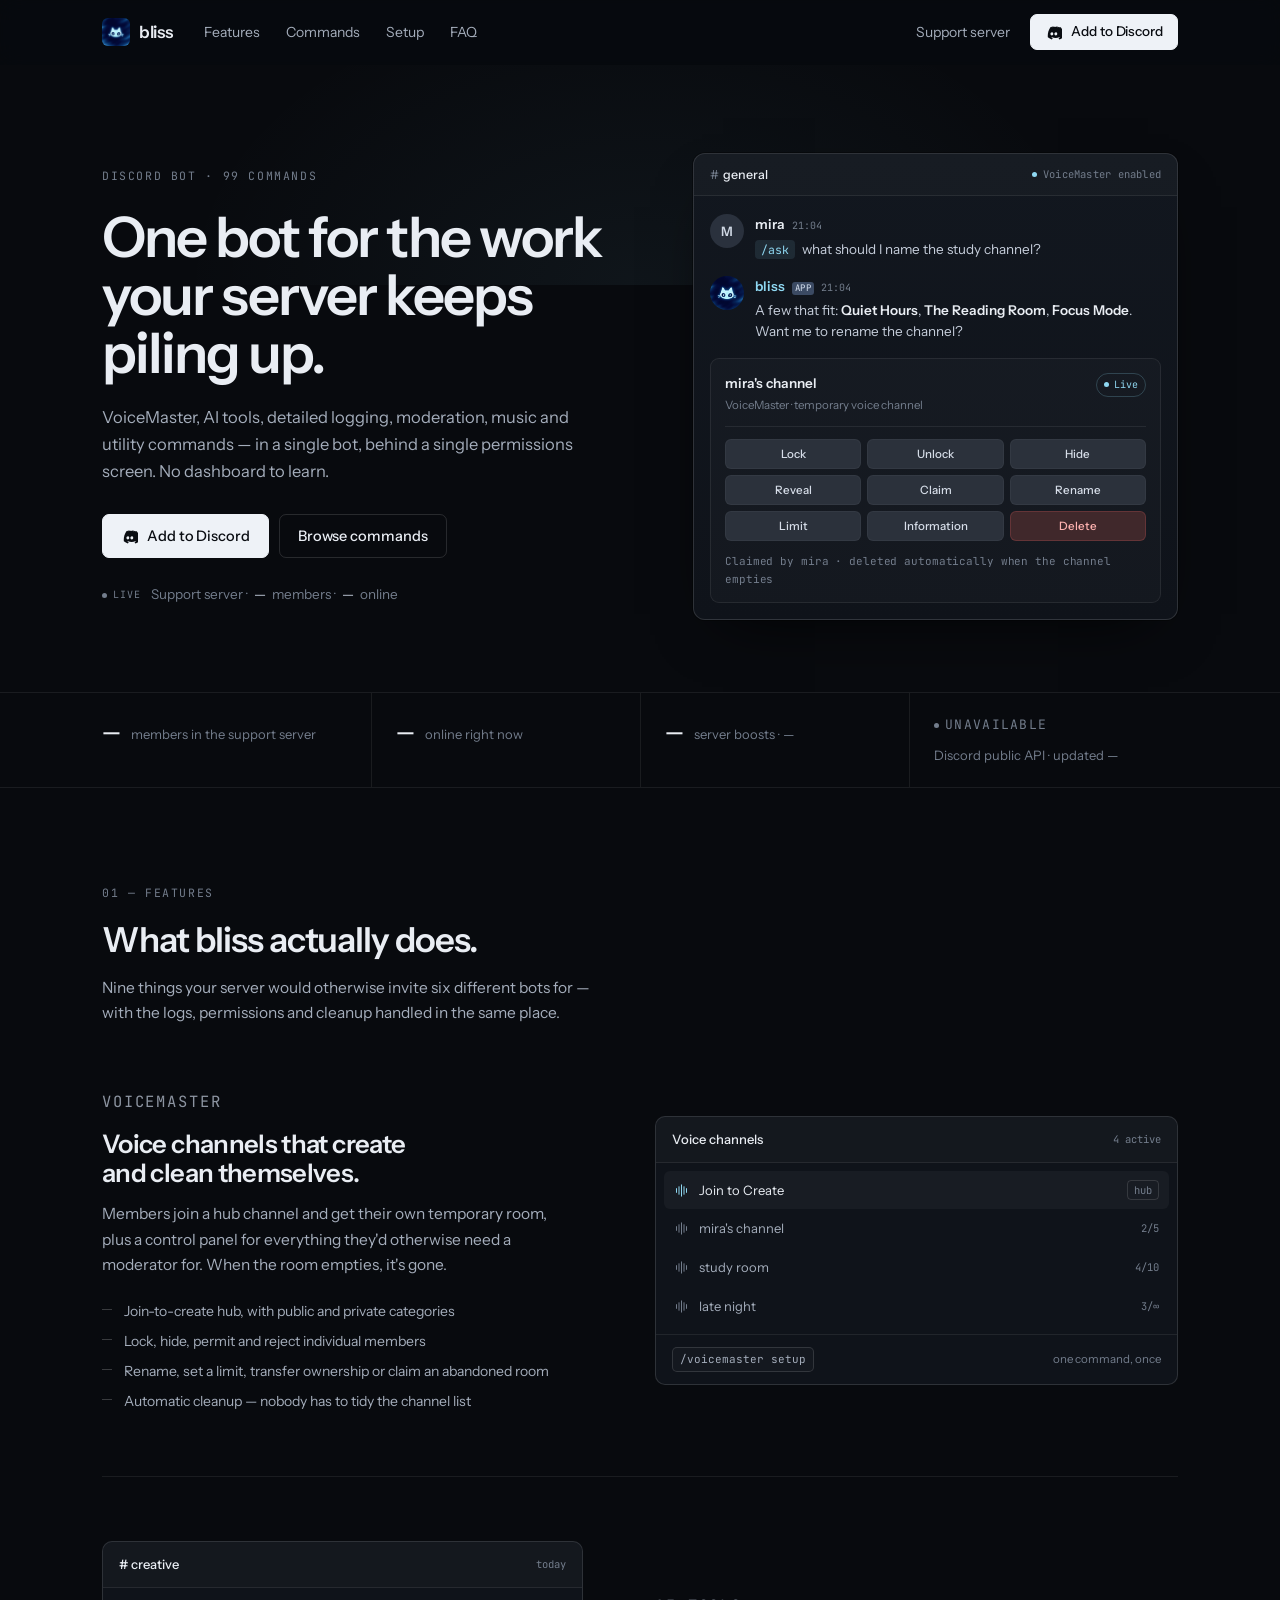
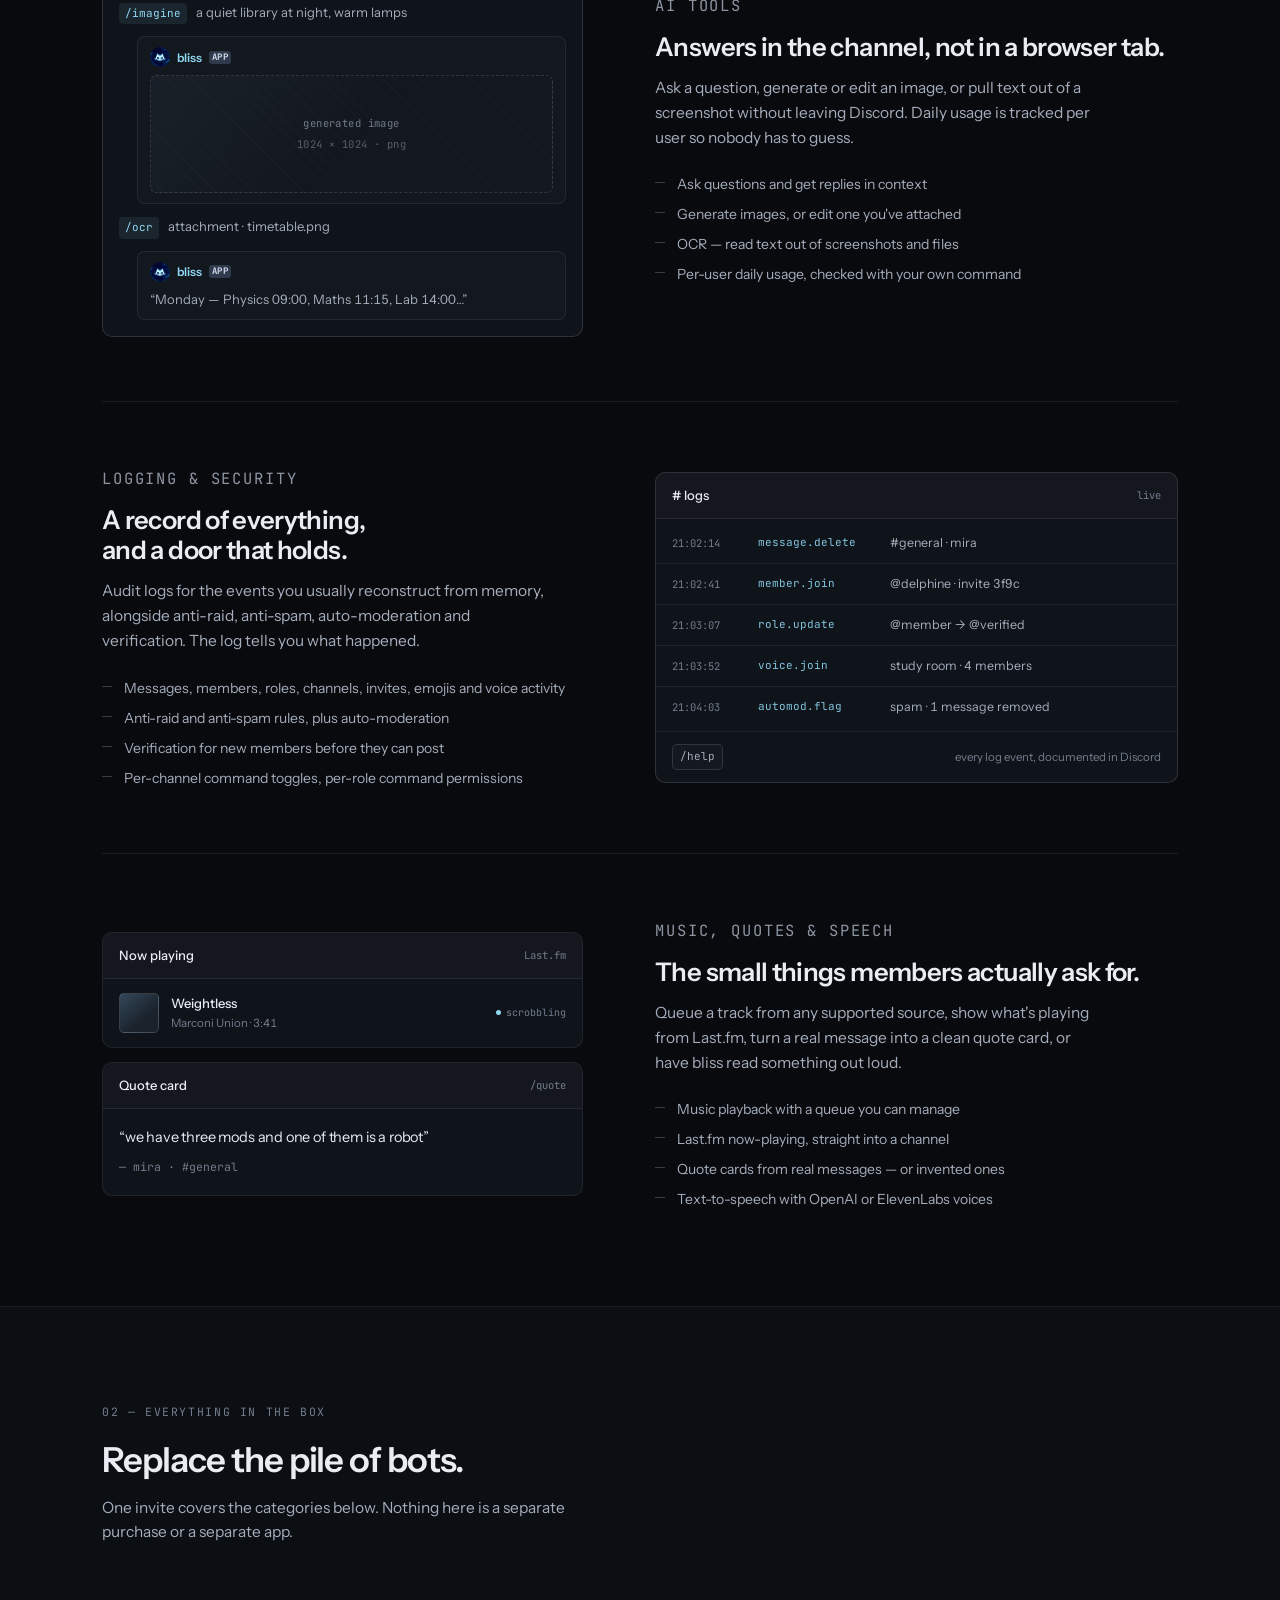
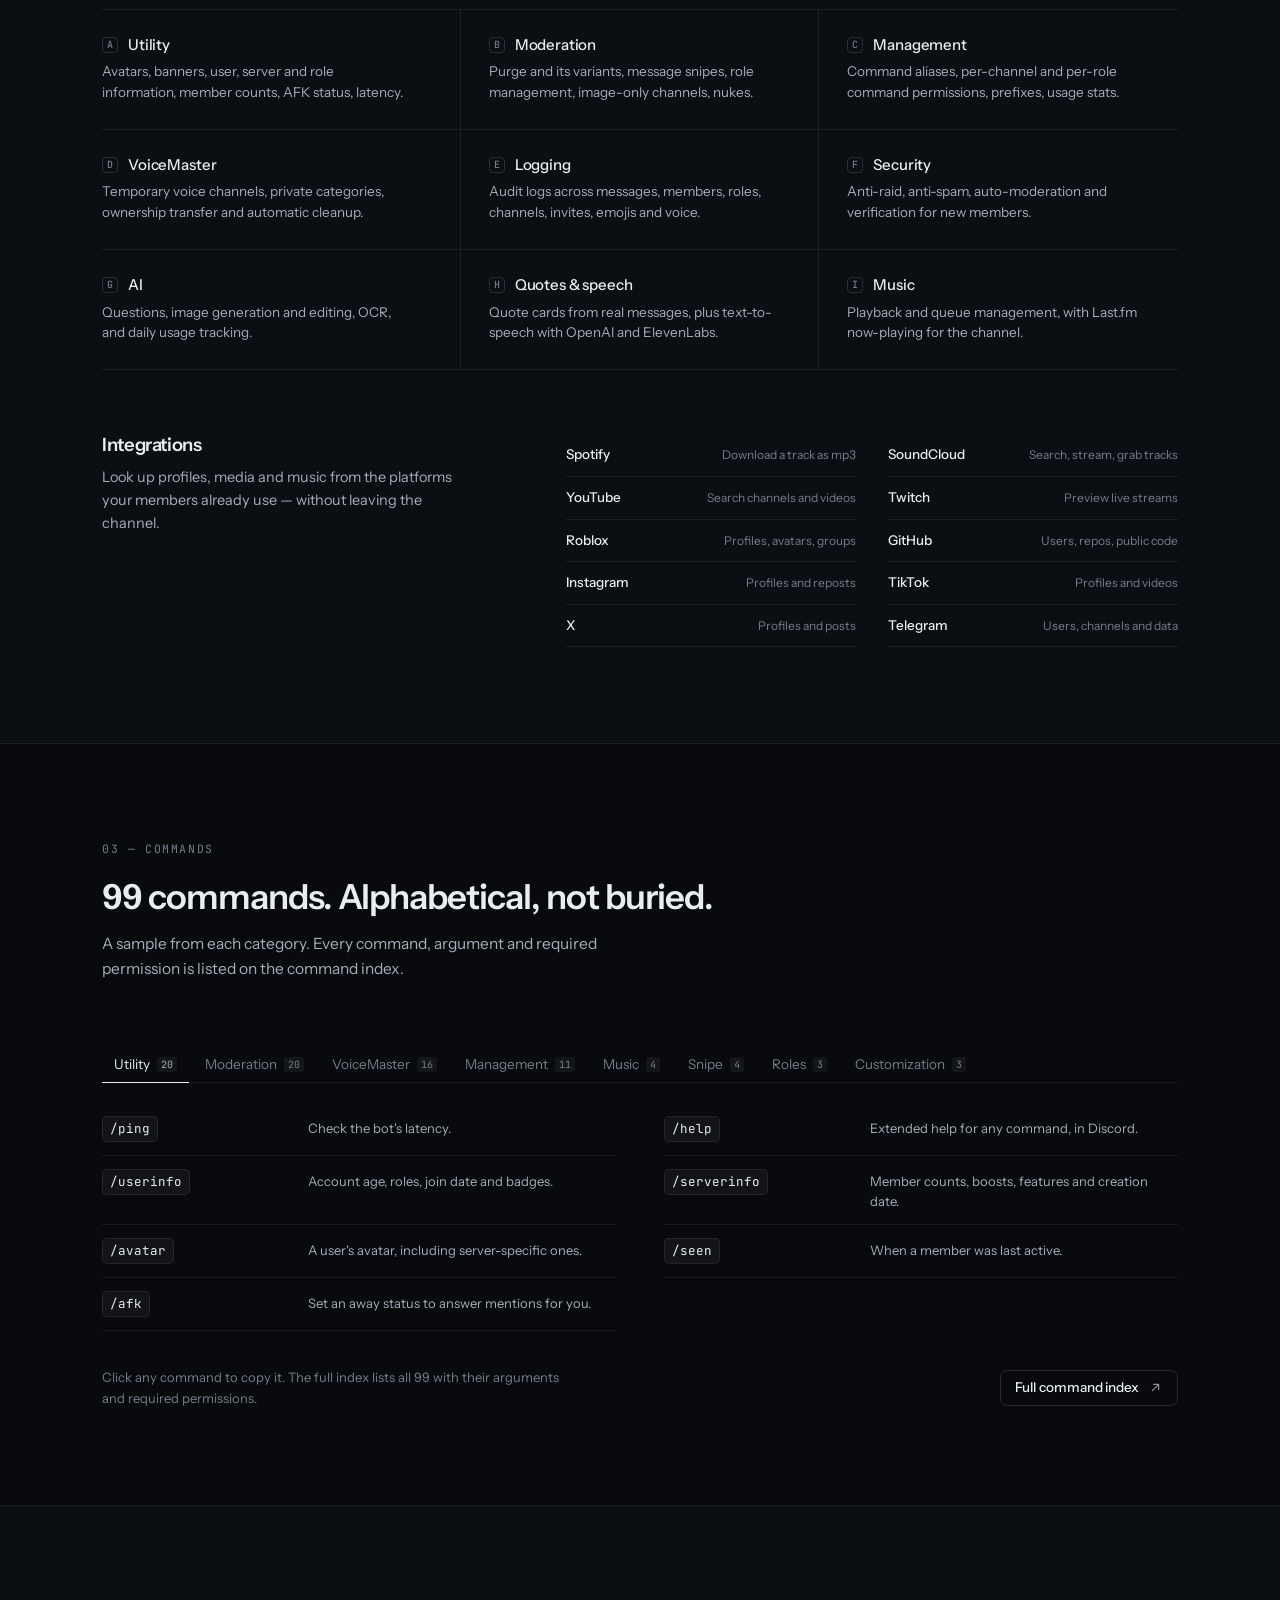
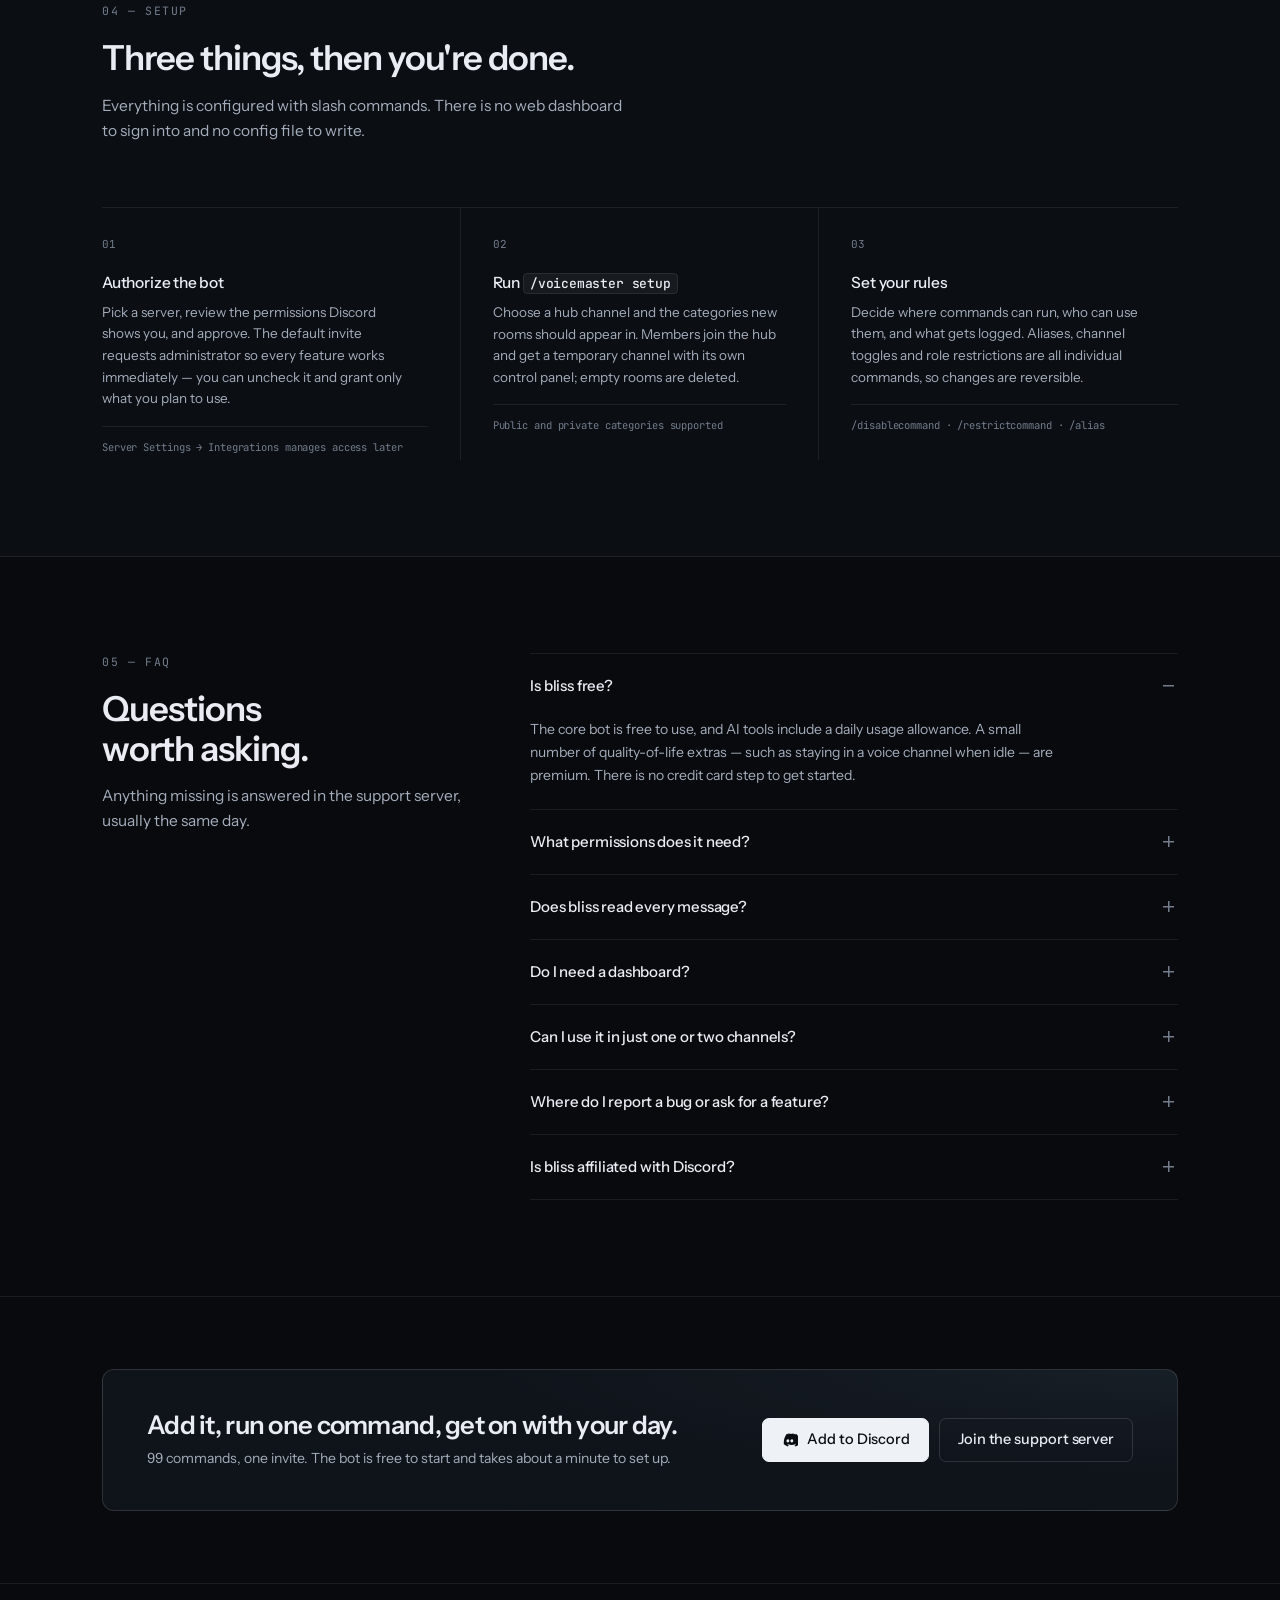
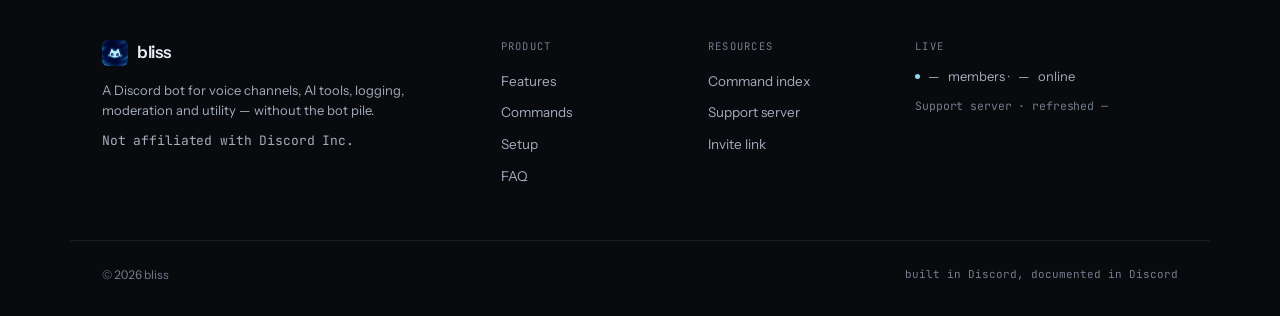
==== commit a6a0c0fc: "Use live Discord data instead of the hardcoded stats The 2,000 users / 31 servers figures were copie" ====
--- a/index.html
+++ b/index.html
@@ -36,7 +36,7 @@
     </nav>
 
     <div class="header-actions">
-      <a class="link-quiet" href="https://discord.gg/p2B2UFBrhV" target="_blank" rel="noopener">Support server</a>
+      <a class="link-quiet" href="https://discord.gg/ENtJ8sr5bu" target="_blank" rel="noopener">Support server</a>
       <a class="btn btn-primary btn-sm" href="https://discord.com/oauth2/authorize?client_id=1551866139200585759&amp;permissions=8&amp;scope=bot%20applications.commands" target="_blank" rel="noopener">
         <svg class="icon" viewBox="0 0 24 24" aria-hidden="true"><path fill="currentColor" d="M20.3 4.5A19 19 0 0 0 15.6 3l-.3.6a14 14 0 0 1 4.1 1.4 13.7 13.7 0 0 0-11-.1A13.9 13.9 0 0 1 12.5 3.5L12.2 3a19 19 0 0 0-4.6 1.5C4.4 9.4 3.6 14.1 4 18.8a19.2 19.2 0 0 0 5.8 3l1.2-2a12 12 0 0 1-2-1l.5-.4a13.7 13.7 0 0 0 11.1 0l.5.4a12 12 0 0 1-2 1l1.1 2a19 19 0 0 0 5.9-3c.5-5.6-.8-10.3-3.8-14.3ZM9.7 16.1c-1.1 0-2-1-2-2.3 0-1.2.9-2.3 2-2.3s2 1 2 2.3c0 1.3-.9 2.3-2 2.3Zm5.6 0c-1.1 0-2-1-2-2.3 0-1.2.9-2.3 2-2.3s2 1 2 2.3c0 1.3-.9 2.3-2 2.3Z"/></svg>
         Add to Discord
@@ -70,8 +70,11 @@
       </div>
 
       <p class="hero-meta">
-        Serving <strong>2,000</strong> users in <strong>31</strong> servers
-        <span aria-hidden="true">·</span> Free to use
+        <span class="live-tag"><span class="live-dot" aria-hidden="true"></span>Live</span>
+        <span class="hero-meta-text">
+          Support server &middot; <strong data-live="members">&mdash;</strong> members &middot;
+          <strong data-live="online">&mdash;</strong> online
+        </span>
       </p>
     </div>
 
@@ -131,14 +134,32 @@
   </div>
 </section>
 
-<!-- ============ AT A GLANCE ============ -->
-<section class="strip" aria-label="At a glance">
+<!-- ============ LIVE FROM DISCORD ============ -->
+<section class="strip" aria-labelledby="live-heading">
+  <h2 class="sr-only" id="live-heading">Live from Discord</h2>
   <div class="wrap strip-grid">
-    <div class="strip-item"><strong>99</strong><span>slash commands</span></div>
-    <div class="strip-item"><strong>10</strong><span>platform integrations</span></div>
-    <div class="strip-item"><strong>16</strong><span>VoiceMaster commands</span></div>
-    <div class="strip-item"><strong>0</strong><span>dashboards required</span></div>
-  </div>
+    <div class="strip-item">
+      <strong data-live="members">&mdash;</strong>
+      <span>members in the support server</span>
+    </div>
+    <div class="strip-item">
+      <strong data-live="online">&mdash;</strong>
+      <span>online right now</span>
+    </div>
+    <div class="strip-item">
+      <strong data-live="boosts">&mdash;</strong>
+      <span>server boosts &middot; <span data-live="tier">&mdash;</span></span>
+    </div>
+    <div class="strip-item strip-meta">
+      <span class="live-tag"><span class="live-dot" aria-hidden="true"></span><span data-live="state">Live</span></span>
+      <span class="strip-meta-text">
+        Discord public API &middot; updated <span data-live="updated">never</span>
+      </span>
+    </div>
+  </div>
+  <noscript>
+    <p class="wrap strip-noscript">These figures come from Discord's API at page load, so they stay blank without JavaScript.</p>
+  </noscript>
 </section>
 
 <!-- ============ FEATURES ============ -->
@@ -649,7 +670,7 @@
         <summary>Where do I report a bug or ask for a feature?</summary>
         <div class="faq-body">
           <p>
-            The <a href="https://discord.gg/p2B2UFBrhV" target="_blank" rel="noopener">support server</a>
+            The <a href="https://discord.gg/ENtJ8sr5bu" target="_blank" rel="noopener">support server</a>
             is the fastest route. Bug reports with the command and a screenshot get looked at
             first.
           </p>
@@ -682,7 +703,7 @@
           <svg class="icon" viewBox="0 0 24 24" aria-hidden="true"><path fill="currentColor" d="M20.3 4.5A19 19 0 0 0 15.6 3l-.3.6a14 14 0 0 1 4.1 1.4 13.7 13.7 0 0 0-11-.1A13.9 13.9 0 0 1 12.5 3.5L12.2 3a19 19 0 0 0-4.6 1.5C4.4 9.4 3.6 14.1 4 18.8a19.2 19.2 0 0 0 5.8 3l1.2-2a12 12 0 0 1-2-1l.5-.4a13.7 13.7 0 0 0 11.1 0l.5.4a12 12 0 0 1-2 1l1.1 2a19 19 0 0 0 5.9-3c.5-5.6-.8-10.3-3.8-14.3ZM9.7 16.1c-1.1 0-2-1-2-2.3 0-1.2.9-2.3 2-2.3s2 1 2 2.3c0 1.3-.9 2.3-2 2.3Zm5.6 0c-1.1 0-2-1-2-2.3 0-1.2.9-2.3 2-2.3s2 1 2 2.3c0 1.3-.9 2.3-2 2.3Z"/></svg>
           Add to Discord
         </a>
-        <a class="btn btn-secondary" href="https://discord.gg/p2B2UFBrhV" target="_blank" rel="noopener">Join the support server</a>
+        <a class="btn btn-secondary" href="https://discord.gg/ENtJ8sr5bu" target="_blank" rel="noopener">Join the support server</a>
       </div>
     </div>
   </div>
@@ -713,14 +734,21 @@
     <nav class="footer-col" aria-label="Resources">
       <h3>Resources</h3>
       <a href="https://blissbot.best/commands" target="_blank" rel="noopener">Command index</a>
-      <a href="https://discord.gg/p2B2UFBrhV" target="_blank" rel="noopener">Support server</a>
+      <a href="https://discord.gg/ENtJ8sr5bu" target="_blank" rel="noopener">Support server</a>
       <a href="https://discord.com/oauth2/authorize?client_id=1551866139200585759&amp;permissions=8&amp;scope=bot%20applications.commands" target="_blank" rel="noopener">Invite link</a>
     </nav>
 
     <div class="footer-col footer-status">
-      <h3>Status</h3>
-      <p class="status-line"><span class="dot"></span> Serving 2,000 users across 31 servers</p>
-      <p class="footer-fine">Last updated on this page's most recent deploy.</p>
+      <h3>Live</h3>
+      <p class="status-line">
+        <span class="dot" aria-hidden="true"></span>
+        <span data-live="members">&mdash;</span> members &middot;
+        <span data-live="online">&mdash;</span> online
+      </p>
+      <p class="footer-fine">
+        Support server &middot; refreshed <span data-live="updated">never</span>
+      </p>
+      <p class="footer-fine" data-live="verified" hidden>Discord-verified app</p>
     </div>
   </div>
 
@@ -732,6 +760,7 @@
 
 <div class="toast" id="toast" role="status" aria-live="polite"></div>
 
+<script src="stats.js" defer></script>
 <script src="script.js"></script>
 </body>
 </html>
--- a/styles.css
+++ b/styles.css
@@ -113,6 +113,54 @@
   flex: none;
 }
 
+.sr-only {
+  position: absolute;
+  width: 1px;
+  height: 1px;
+  padding: 0;
+  margin: -1px;
+  overflow: hidden;
+  clip: rect(0 0 0 0);
+  white-space: nowrap;
+  border: 0;
+}
+
+/* live data markers */
+
+.live-tag {
+  display: inline-flex;
+  align-items: center;
+  gap: 6px;
+  font-family: var(--mono);
+  font-size: 10px;
+  letter-spacing: 0.1em;
+  text-transform: uppercase;
+  color: var(--accent);
+  white-space: nowrap;
+}
+
+.live-dot {
+  width: 5px;
+  height: 5px;
+  border-radius: 50%;
+  background: var(--accent);
+  flex: none;
+  animation: live-pulse 2.8s ease-out infinite;
+}
+
+@keyframes live-pulse {
+  0% { box-shadow: 0 0 0 0 rgba(143, 216, 242, 0.32); }
+  70% { box-shadow: 0 0 0 5px rgba(143, 216, 242, 0); }
+  100% { box-shadow: 0 0 0 0 rgba(143, 216, 242, 0); }
+}
+
+[data-live] { font-variant-numeric: tabular-nums; }
+
+html[data-live="error"] .live-tag,
+html[data-live="stale"] .live-tag { color: var(--text-3); }
+html[data-live="error"] .live-dot,
+html[data-live="stale"] .live-dot { background: var(--text-3); animation: none; }
+
 .dot {
   display: inline-block;
   width: 5px;
@@ -312,6 +360,21 @@
   color: var(--text-3);
 }
 .hero-meta strong { color: var(--text-2); font-weight: 500; }
+.hero-meta-text { display: inline-flex; align-items: center; flex-wrap: wrap; gap: 6px; }
+
+.strip-meta {
+  flex-direction: column;
+  align-items: flex-start;
+  justify-content: center;
+  gap: 7px;
+}
+.strip-meta-text { font-size: 11.5px; color: var(--text-3); line-height: 1.45; }
+.strip-noscript {
+  padding-top: 14px;
+  font-size: 11.5px;
+  color: var(--text-3);
+  border-top: 1px solid var(--line);
+}
 
 /* ---------- product surface ---------- */
 
